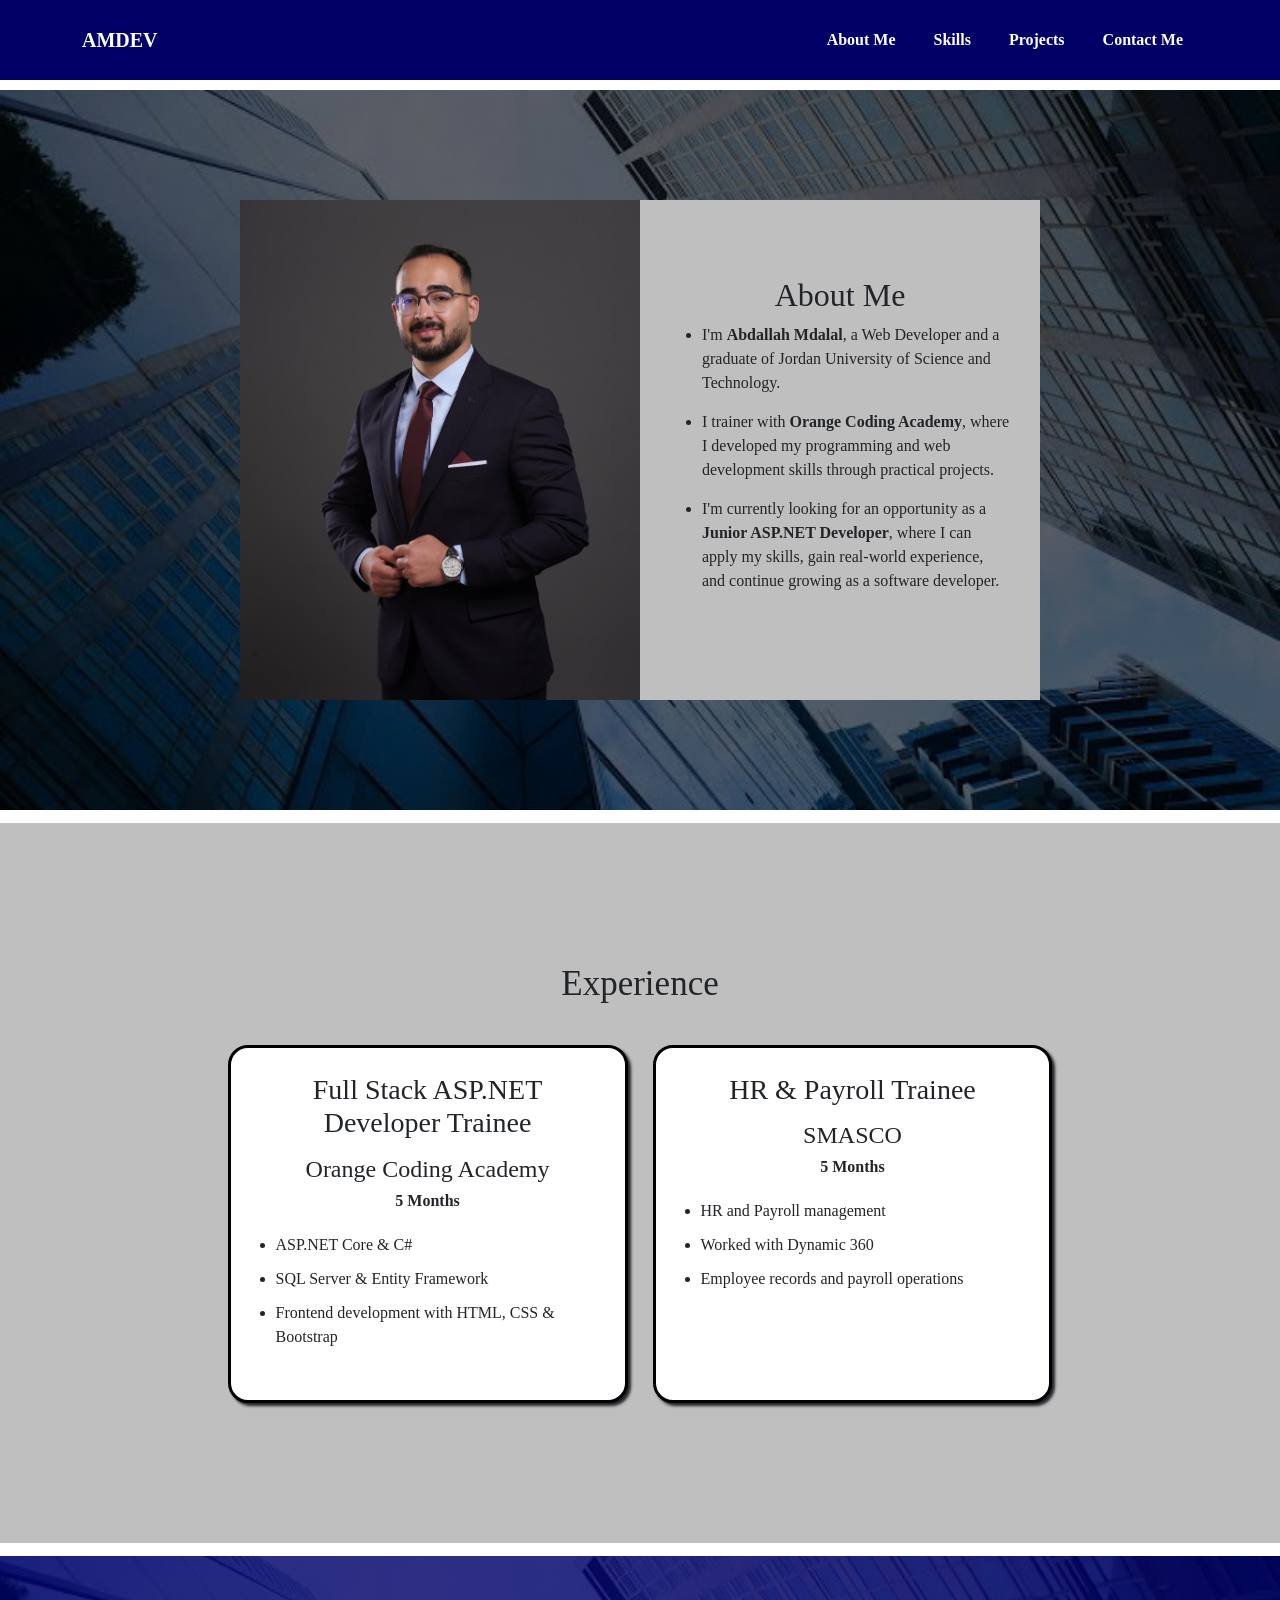
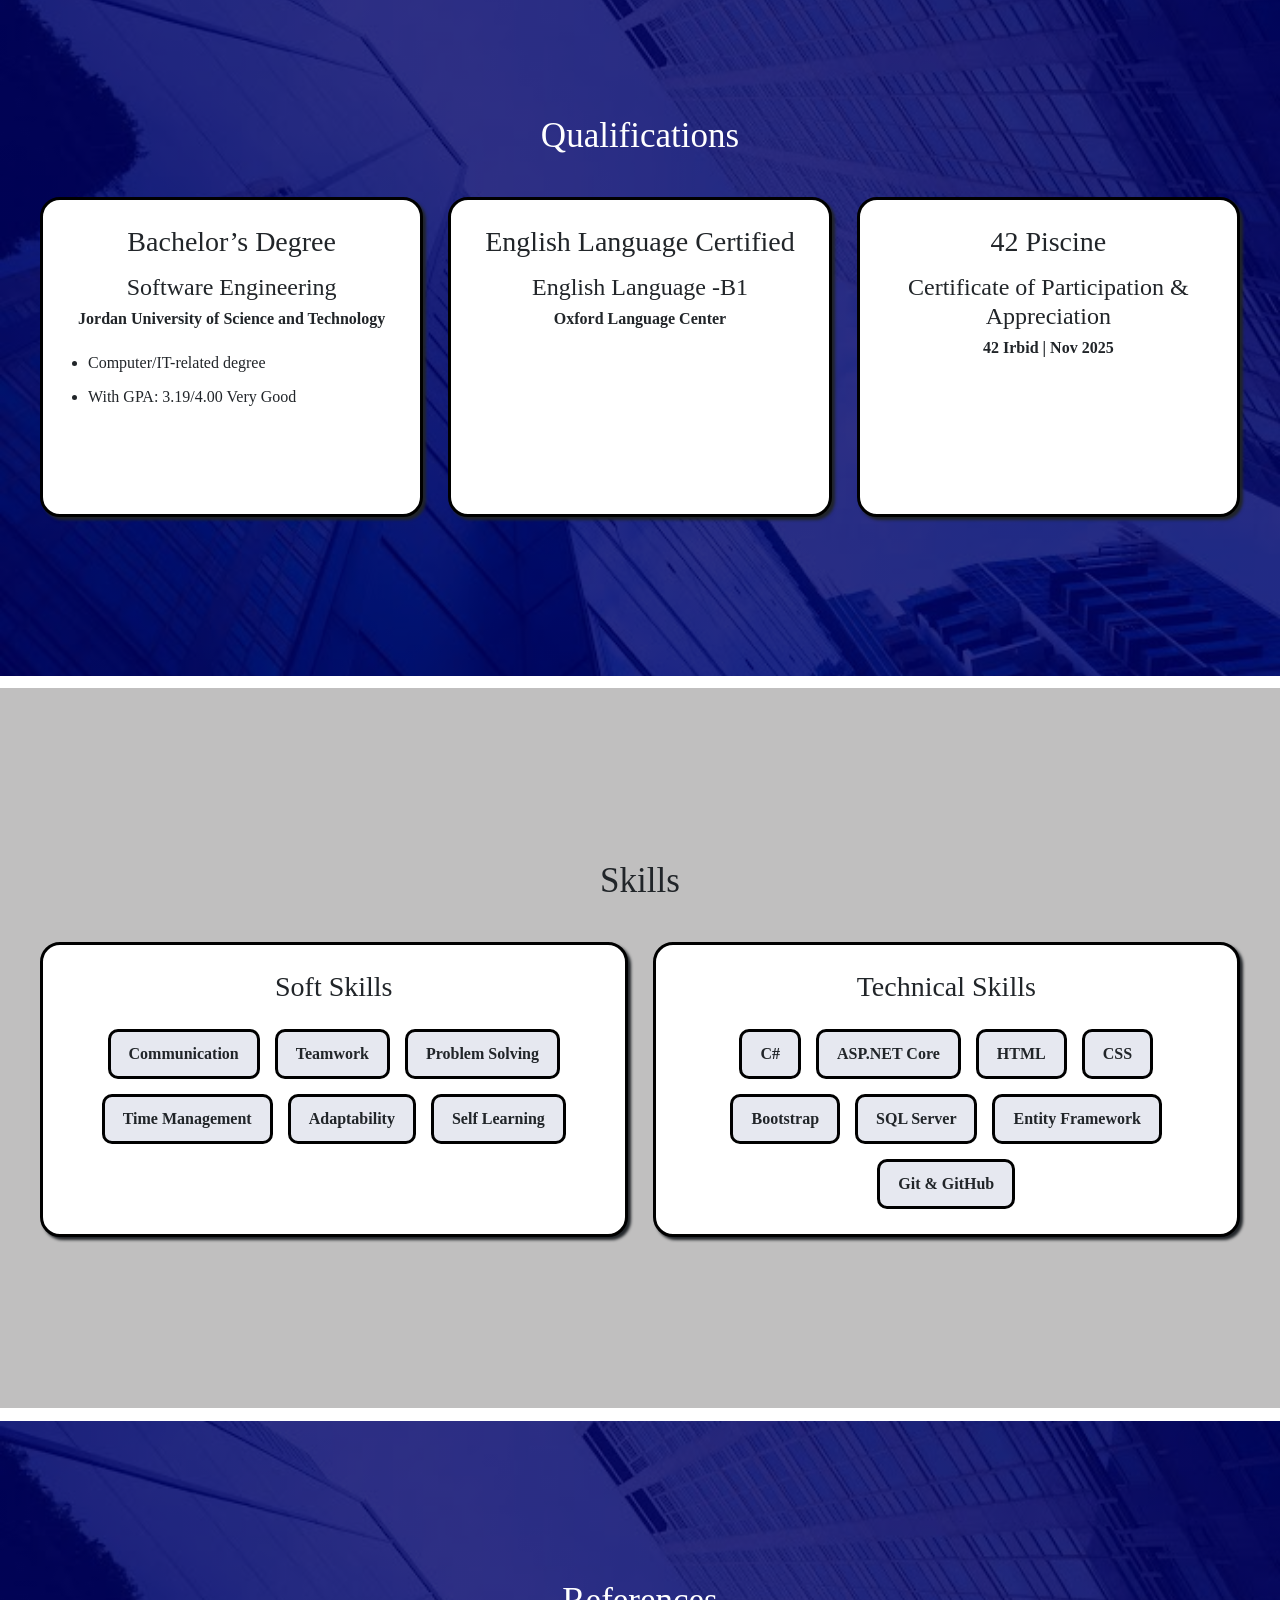
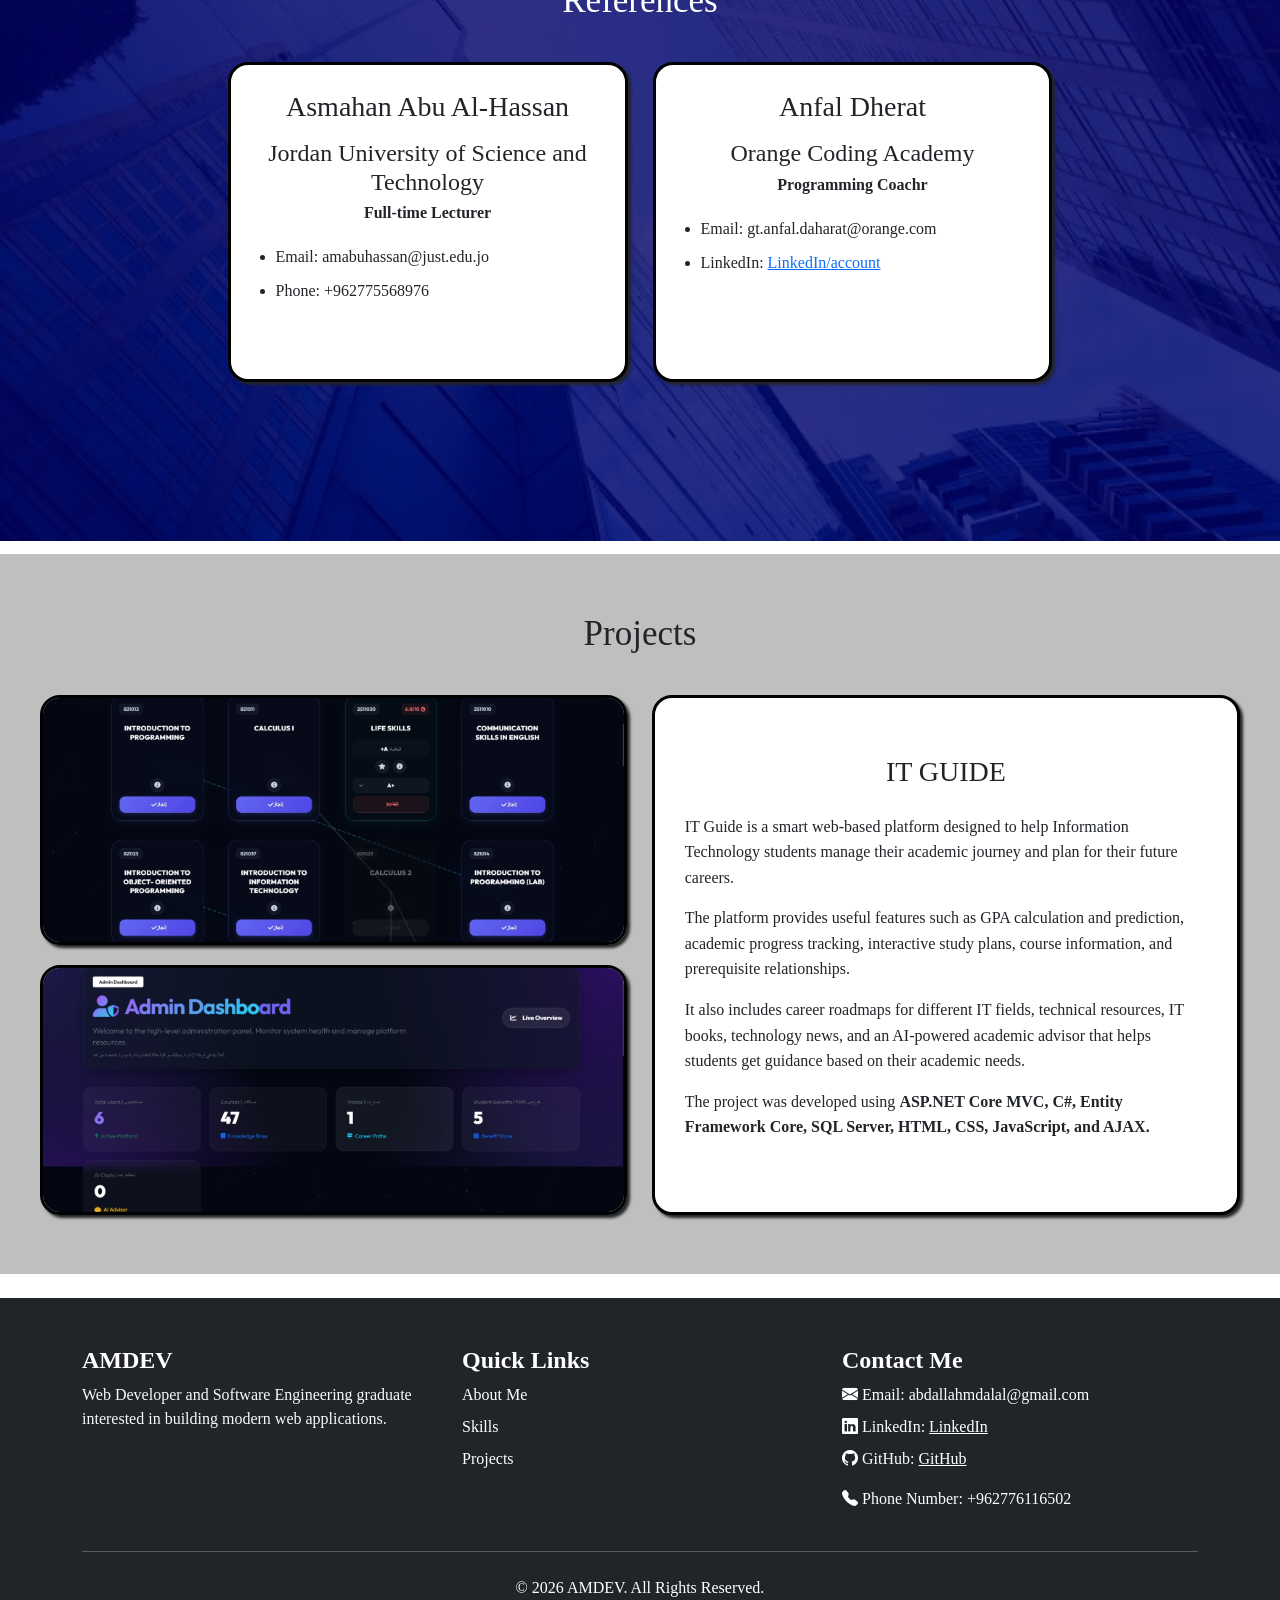
==== html.html @ 77c273af "header&font" ====
<!DOCTYPE html>
<html lang="en">

<head>
    <meta charset="UTF-8">
    <meta name="viewport" content="width=device-width, initial-scale=1.0">

    <title>Document</title>
    <script src="https://cdn.jsdelivr.net/npm/bootstrap@5.3.8/dist/js/bootstrap.bundle.min.js"></script>
    <link href="https://cdn.jsdelivr.net/npm/bootstrap@5.3.8/dist/css/bootstrap.min.css" rel="stylesheet">
    <link rel="stylesheet" href="https://cdn.jsdelivr.net/npm/bootstrap-icons@1.13.1/font/bootstrap-icons.min.css">
    <link href="css.css" rel="stylesheet">
    <link rel="preconnect" href="https://fonts.googleapis.com">
    <link rel="preconnect" href="https://fonts.gstatic.com" crossorigin>
    <link href="https://fonts.googleapis.com/css2?family=Poppins:wght@400;700&display=swap" rel="stylesheet">
</head>

<body>

    <!-- Navbar -->
    <nav class="navbar navbar-expand-lg fixed-top">

        <div class="container d-flex align-items-center">

            <!-- Logo -->
            <a class="navbar-brand text-white fw-bold" href="html.html">
                AMDEV
            </a>

            <!-- Menu Button -->
            <br>
            <button class="navbar-toggler" type="button" data-bs-toggle="collapse" data-bs-target="#navbarMenu"
                aria-controls="navbarMenu" aria-expanded="false" aria-label="Toggle navigation">
                <span class="navbar-toggler-icon"></span>

            </button>

            <!-- Links -->
            <div class="collapse navbar-collapse justify-content-end" id="navbarMenu">

                <div class="d-flex flex-column flex-lg-row gap-2">

                    <a class="text-white fw-bold nav-link-custom" href="#Aboutus">
                        About Me
                    </a>

                    <a class="text-white fw-bold nav-link-custom" href="#skills">
                        Skills
                    </a>

                    <a class="text-white fw-bold nav-link-custom" href="#projects">
                        Projects
                    </a>

                    <a class="text-white fw-bold nav-link-custom" href="#ContactMe">
                        Contact Me
                    </a>

                </div>

            </div>

        </div>

    </nav>


    <div class="main1" id="Aboutus">

        <div>
            <img src="project.jpg" alt="">
        </div>


        <div class="text1">

            <h2>About Me</h2>

            <ul>

                <li>
                    <p>
                        I'm <strong>Abdallah Mdalal</strong>, a Web Developer
                        and a graduate of Jordan University of Science and
                        Technology.
                    </p>
                </li>

                <li>
                    <p>
                        I trainer with
                        <strong>Orange Coding Academy</strong>,
                        where I developed my programming and web development
                        skills through practical projects.
                    </p>
                </li>

                <li>
                    <p>
                        I'm currently looking for an opportunity as a
                        <strong>Junior ASP.NET Developer</strong>, where I can
                        apply my skills, gain real-world experience, and
                        continue growing as a software developer.
                    </p>
                </li>

            </ul>

        </div>

    </div>


    <div class="main2">

        <h2>Experience</h2>

        <div class="experience-cards">

            <!-- Card 1 -->
            <div class="sup2">

                <h3>Full Stack ASP.NET Developer Trainee</h3>

                <h4>Orange Coding Academy</h4>

                <p>5 Months</p>

                <ul>
                    <li>ASP.NET Core & C#</li>
                    <li>SQL Server & Entity Framework</li>
                    <li>Frontend development with HTML, CSS & Bootstrap</li>
                </ul>

            </div>


            <!-- Card 2 -->
            <div class="sup2">

                <h3>HR & Payroll Trainee</h3>

                <h4>SMASCO</h4>

                <p>5 Months</p>

                <ul>
                    <li>HR and Payroll management</li>
                    <li>Worked with Dynamic 360</li>
                    <li>Employee records and payroll operations</li>
                </ul>
            </div>
        </div>


    </div>

    <div class="main3 main2">
        <h2 class="whiteheader">Qualifications</h2>

        <div class="experience-cards">

            <!-- Card 1 -->
            <div class="sup2">

                <h3>Bachelor’s Degree</h3>

                <h4>Software Engineering</h4>

                <p>Jordan University of Science and Technology</p>

                <ul>
                    <li>Computer/IT-related degree</li>
                    <li>With GPA: 3.19/4.00 Very Good</li>
                </ul>
            </div>

            <div class="sup2">

                <h3>English Language Certified</h3>

                <h4>English Language -B1</h4>

                <p>Oxford Language Center</p>
            </div>

            <div class="sup2">

                <h3>42 Piscine</h3>

                <h4>Certificate of Participation & Appreciation</h4>

                <p>42 Irbid | Nov 2025</p>
            </div>
        </div>
    </div>
    <div class="main4" id="skills">

        <h2>Skills</h2>

        <div class="skills-container">


            <div class="skills-section">

                <h3>Soft Skills</h3>

                <div class="skills-list">

                    <div class="skill">Communication</div>
                    <div class="skill">Teamwork</div>
                    <div class="skill">Problem Solving</div>
                    <div class="skill">Time Management</div>
                    <div class="skill">Adaptability</div>
                    <div class="skill">Self Learning</div>
                </div>
            </div>

            <div class="skills-section">

                <h3>Technical Skills</h3>

                <div class="skills-list">

                    <div class="skill">C#</div>
                    <div class="skill">ASP.NET Core</div>
                    <div class="skill">HTML</div>
                    <div class="skill">CSS</div>
                    <div class="skill">Bootstrap</div>
                    <div class="skill">SQL Server</div>
                    <div class="skill">Entity Framework</div>
                    <div class="skill">Git & GitHub</div>
                </div>

            </div>

        </div>

    </div>

    <div class="main3 main2">
        <h2 class="whiteheader">References</h2>

        <div class="experience-cards">

            <!-- Card 1 -->
            <div class="sup2">

                <h3>Asmahan Abu Al-Hassan</h3>

                <h4>Jordan University of Science and Technology</h4>

                <p>Full-time Lecturer</p>

                <ul>
                    <li>Email: amabuhassan@just.edu.jo</li>
                    <li>Phone: +962775568976</li>
                </ul>
            </div>

            <div class="sup2">

                <h3>Anfal Dherat</h3>

                <h4>Orange Coding Academy</h4>

                <p>Programming Coachr</p>

                <ul>
                    <li>Email: gt.anfal.daharat@orange.com</li>
                    <li>LinkedIn: <a href="https://www.linkedin.com/in/anfal-dherat/"
                            target="_blank">LinkedIn/account</a></li>
                </ul>
            </div>
        </div>
    </div>

    <div class="projects" id="projects">

        <h2>Projects</h2>

        <div class="project-card">

            <div class="project-images">

                <img src="project2.jpg" alt="IT Guide Project">
                <img src="project1.jpg" alt="IT Guide Project">

            </div>

            <div class="project-text">

                <h3>IT GUIDE</h3>

                <p>
                    IT Guide is a smart web-based platform designed to help
                    Information Technology students manage their academic journey
                    and plan for their future careers.
                </p>

                <p>
                    The platform provides useful features such as GPA calculation
                    and prediction, academic progress tracking, interactive study
                    plans, course information, and prerequisite relationships.
                </p>

                <p>
                    It also includes career roadmaps for different IT fields,
                    technical resources, IT books, technology news, and an
                    AI-powered academic advisor that helps students get guidance
                    based on their academic needs.
                </p>

                <p>
                    The project was developed using
                    <strong>ASP.NET Core MVC, C#, Entity Framework Core,
                        SQL Server, HTML, CSS, JavaScript, and AJAX.</strong>
                </p>

            </div>

        </div>

    </div>

    <footer class="bg-dark text-white mt-4" id="ContactMe">

        <div class="container py-5">

            <div class="row text-center text-md-start">

                <!-- About -->
                <div class="col-12 col-md-4 mb-4 mb-md-0">

                    <h4 class="fw-bold">AMDEV</h4>

                    <p class="text-light">
                        Web Developer and Software Engineering graduate
                        interested in building modern web applications.
                    </p>

                </div>


                <!-- Quick Links -->
                <div class="col-12 col-md-4 mb-4 mb-md-0">

                    <h4 class="fw-bold">Quick Links</h4>

                    <ul class="list-unstyled">

                        <li class="mb-2">
                            <a href="#Aboutus" class="text-white text-decoration-none">
                                About Me
                            </a>
                        </li>

                        <li class="mb-2">
                            <a href="#skills" class="text-white text-decoration-none">
                                Skills
                            </a>
                        </li>

                        <li class="mb-2">
                            <a href="#projects" class="text-white text-decoration-none">
                                Projects
                            </a>
                        </li>

                    </ul>

                </div>


                <!-- Contact -->
                <div class="col-12 col-md-4">

                    <h4 class="fw-bold">Contact Me</h4>

                    <p class="mb-2">
                        <i class="bi bi-envelope-fill"></i> Email: abdallahmdalal@gmail.com
                    </p>

                    <p class="mb-2">
                        <i class="bi bi-linkedin"></i> LinkedIn:
                        <a href="https://www.linkedin.com/in/abdallah-mdalal-2a2a991b6/" target="_blank"
                            class="text-white">
                            LinkedIn
                        </a>
                    </p>

                    <p>
                        <i class="bi bi-github"></i> GitHub:
                        <a href="https://github.com/abd3348" target="_blank" class="text-white">
                            GitHub
                        </a>
                    </p>
                    <p>
                        <i class="bi bi-telephone-fill"></i> Phone Number: +962776116502
                    </p>

                </div>

            </div>

            <hr class="my-4">

            <div class="text-center">

                <p class="mb-0">
                    © 2026 AMDEV. All Rights Reserved.
                </p>

            </div>

        </div>

    </footer>
</body>

</html>
---- css.css ----
* {
    box-sizing: border-box;
     font-family: "Delicious Handrawn", cursive;

}

nav {
    background-color: rgb(0, 0, 102) !important;
    padding: 20px 0 !important;
}

nav a {
    color: white !important;
    font-weight: bold;
    text-decoration: none;
}

.nav-link-custom {
    color: white !important;
    font-weight: bold;
    text-decoration: none;
    padding: 8px 15px;
    border-radius: 10px;
    transition: all 0.6s;
}

.nav-link-custom:hover {
    background-color: white;
    color: black !important;
}

.main1 {
    background-image: linear-gradient(rgba(0, 0, 0, 0.6),
            rgba(0, 0, 0, 0.6)),
        url("images.jpg");

    min-height: 80vh;

    background-size: cover;
    background-position: center;
    background-repeat: no-repeat;

    display: flex;
    justify-content: center;
    align-items: center;

    /* gap: 30px; */

    margin-top: 90px;
    padding: 30px;
}

.main1>div {
    width: 400px;
    height: 500px;

    display: flex;
    flex-direction: column;
    align-items: center;
}

.main1 div img {
    width: 100%;
    height: 100%;

    object-fit: cover;
    display: block;
}

.main1 .text1 {
    background-color: rgb(192, 191, 191);

    height: auto;
    min-height: 500px;

    padding: 30px;

    display: flex;
    justify-content: center;
    align-items: center;

    overflow-wrap: break-word;
}

.main1 .text1 p {
    margin-bottom: 15px;
}

.main2 {
    margin-top: 1%;
    background-color: rgb(192, 191, 191);
    min-height: 80vh;

    display: flex;
    flex-direction: column;

    justify-content: center;
    align-items: center;

    gap: 40px;

    padding: 50px 20px;
}

.main2>h2 {
    font-size: 35px;
    margin: 0;
}

.experience-cards {
    display: flex;
    flex-direction: row;
    justify-content: center;
    align-items: stretch;

    gap: 25px;

    width: 100%;
    max-width: 1200px;
}

.sup2 {
    background-color: white;
    box-shadow: 3px 3px 3px;
    border: 3px solid black;
    border-radius: 20px;

    width: 33.33%;
    min-height: 320px;

    padding: 25px;

    display: flex;
    flex-direction: column;

    align-items: center;

    text-align: center;

    transition: 0.4s;
}

.sup2:hover {
    transform: translateY(-10px);
}

.sup2 h3 {
    margin-bottom: 15px;
}

.sup2 h4 {
    margin-bottom: 5px;
}

.sup2 p {
    margin-bottom: 20px;
    font-weight: bold;
}

.sup2 ul {
    text-align: left;
    width: 100%;

    padding-left: 20px;
}

.sup2 li {
    margin-bottom: 10px;
}

.main3 {
    margin-top: 1%;
    background-image:
        linear-gradient(rgba(0, 0, 102, 0.8),
            rgba(0, 0, 102, 0.8)),
        url("images.jpg");
    background-size: cover;
    background-position: center;
    background-repeat: no-repeat;
    min-height: 80vh;

    display: flex;
    flex-direction: column;

    justify-content: center;
    align-items: center;

    gap: 40px;

    padding: 50px 20px;
}

.main3>h2 {
    font-size: 35px;
    margin: 0;
}

.experience-cards {
    display: flex;
    flex-direction: row;
    justify-content: center;
    align-items: stretch;

    gap: 25px;

    width: 100%;
    max-width: 1200px;
}

.sup3 {
    background-color: white;
    box-shadow: 3px 3px 3px;
    border: 3px solid black;
    border-radius: 20px;

    width: 33.33%;
    min-height: 320px;

    padding: 25px;

    display: flex;
    flex-direction: column;

    align-items: center;

    text-align: center;

    transition: 0.4s;
}

.sup3:hover {
    transform: translateY(-10px);
}

.sup3 h3 {
    margin-bottom: 15px;
}

.sup3 h4 {
    margin-bottom: 5px;
}

.sup3 p {
    margin-bottom: 20px;
    font-weight: bold;
}

.sup3 ul {
    text-align: left;
    width: 100%;

    padding-left: 20px;
}

.sup3 li {
    margin-bottom: 10px;
}

.main4 {
    margin-top: 1%;
    min-height: 80vh;
    background-color: rgb(192, 191, 191);
    ;
    display: flex;
    flex-direction: column;

    justify-content: center;
    align-items: center;

    gap: 40px;

    padding: 50px 20px;
}

.main4>h2 {
    font-size: 35px;
    margin: 0;
}

.skills-container {
    display: flex;
    flex-direction: row;

    justify-content: center;


    gap: 25px;

    width: 100%;
    max-width: 1200px;
}

.skills-section {
    width: 50%;
    background-color: white;
    border: 3px solid black;
    border-radius: 20px;
    box-shadow: 3px 3px 3px;
    padding: 25px;
    text-align: center;
}

.skills-section h3 {
    margin-bottom: 25px;
}

.skills-list {
    display: flex;
    flex-wrap: wrap;

    justify-content: center;

    gap: 15px;
}

.skill {
    border: 3px solid black;
    border-radius: 10px;

    padding: 10px 18px;

    background-color: rgb(230, 232, 240);

    font-weight: bold;

    transition: 0.4s;
}

.skill:hover {
    transform: translateY(-5px);
    background-color: rgb(0, 0, 102);
    color: white;
}

.projects {
    margin-top: 1%;
    background-color: rgb(192, 191, 191);

    min-height: 80vh;

    display: flex;
    flex-direction: column;

    justify-content: center;
    align-items: center;

    gap: 40px;

    padding: 50px 20px;
}

.projects>h2 {
    font-size: 35px;
    margin: 0;
}

.project-card {
    width: 100%;
    max-width: 1200px;

    display: flex;
    flex-direction: row;

    justify-content: center;
    align-items: stretch;

    gap: 25px;
}

/* Images */

.project-images {
    width: 50%;

    display: flex;
    flex-direction: column;

    gap: 20px;
}

.project-images img {
    width: 100%;
    height: 250px;

    object-fit: cover;

    border: 3px solid black;
    border-radius: 20px;

    box-shadow: 3px 3px 3px;
}


/* Text Box */

.project-text {
    width: 50%;

    background-color: white;

    border: 3px solid black;
    border-radius: 20px;

    box-shadow: 3px 3px 3px;

    padding: 30px;

    display: flex;
    flex-direction: column;

    justify-content: center;

    text-align: left;

    transition: 0.4s;
}

.project-text:hover {
    transform: translateY(-10px);
}

.project-text h3 {
    text-align: center;

    margin-bottom: 25px;

    font-size: 28px;
}

.project-text p {
    margin-bottom: 15px;

    line-height: 1.6;
}

.navbar-toggler {
    background-color: white;
    border: 2px solid white;
}

.whiteheader{
    color: white;
}


/* 769px - 1279px */
@media (min-width: 769px) and (max-width: 1279px) {

    .main1 {
        margin-top: 100px;
    }

    .main1>div {
        width: 45%;
        height: 450px;
    }

    .experience-cards {
        gap: 15px;
    }

    .sup2 {
        padding: 20px;
    }

    .sup2 h3 {
        font-size: 20px;
    }

    .project-card {
        gap: 15px;
    }

    .project-images img {
        height: 220px;
    }

    .project-text {
        padding: 20px;
    }

    .project-text h3 {
        font-size: 24px;
    }

    .project-text p {
        font-size: 15px;
    }
}


/* 481px - 768px */
@media (min-width: 481px) and (max-width: 768px) {

    nav {
        padding: 10px 0 !important;
    }

    .main1 {
        margin-top: 150px;
        flex-direction: column;
        height: auto;
        padding: 30px 20px;
    }

    .main1>div {
        width: 90%;
        height: 400px;
    }

    .main1 .text1 {
        height: auto;
        min-height: 0;
    }

    .experience-cards {
        flex-direction: column;
        align-items: center;
    }

    .sup2 {
        width: 80%;
    }

    .skills-container {
        flex-direction: column;
    }

    .skills-section {
        width: 90%;
    }

    .projects {
        padding: 40px 20px;
    }

    .project-card {
        flex-direction: column;
        align-items: center;
    }

    .project-images {
        width: 90%;
    }

    .project-images img {
        height: 300px;
    }

    .project-text {
        width: 90%;
    }
}


/* 0px - 480px */
@media (max-width: 480px) {

    nav {
        padding: 8px 0 !important;
    }



    .nav-link-custom {
        padding: 5px 7px;
        font-size: 13px;
    }

    .main1 {
        margin-top: 180px;
        flex-direction: column;
        height: auto;
        padding: 20px 10px;
    }

    .main1>div {
        width: 95%;
        height: 300px;
    }

    .main1 .text1 {
        height: auto;
        min-height: 0;
        padding: 20px;
    }

    .main1 .text1 h2 {
        font-size: 22px;
    }

    .main1 .text1 p {
        font-size: 14px;
    }

    .main2 {
        padding: 40px 15px;
    }

    .experience-cards {
        flex-direction: column;
        align-items: center;
    }

    .sup2 {
        width: 95%;
        min-height: auto;
    }

    .skills-container {
        flex-direction: column;
    }

    .skills-section {
        width: 90%;
    }

    .projects {
        padding: 40px 15px;
    }

    .projects>h2 {
        font-size: 30px;
    }

    .project-card {
        flex-direction: column;
        align-items: center;
    }

    .project-images {
        width: 95%;
        gap: 15px;
    }

    .project-images img {
        height: 220px;
    }

    .project-text {
        width: 95%;
        padding: 20px;
    }

    .project-text h3 {
        font-size: 23px;
    }

    .project-text p {
        font-size: 14px;
        line-height: 1.5;
    }
}

@media (max-width: 991px) {
    .navbar-collapse {
        margin-top: 15px;
    }

    .navbar-collapse .d-flex {
        align-items: flex-end;
    }
}
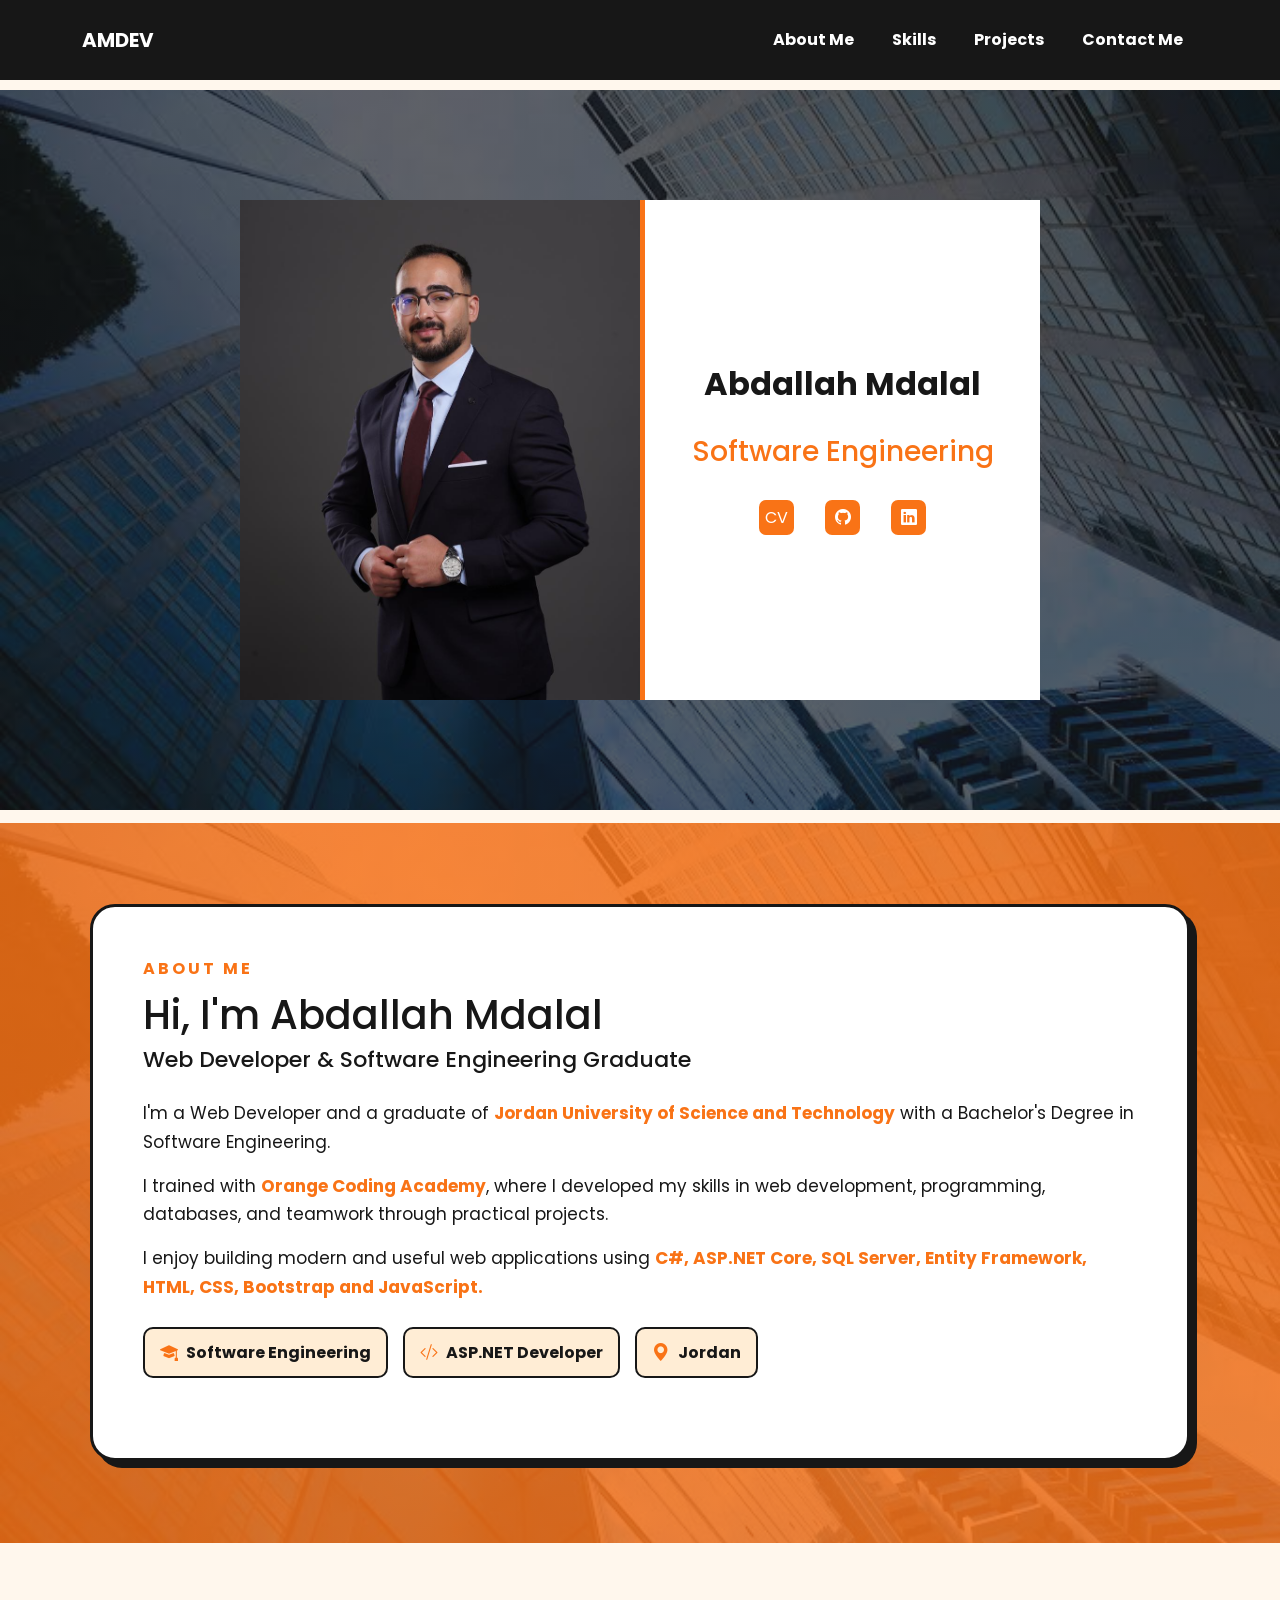
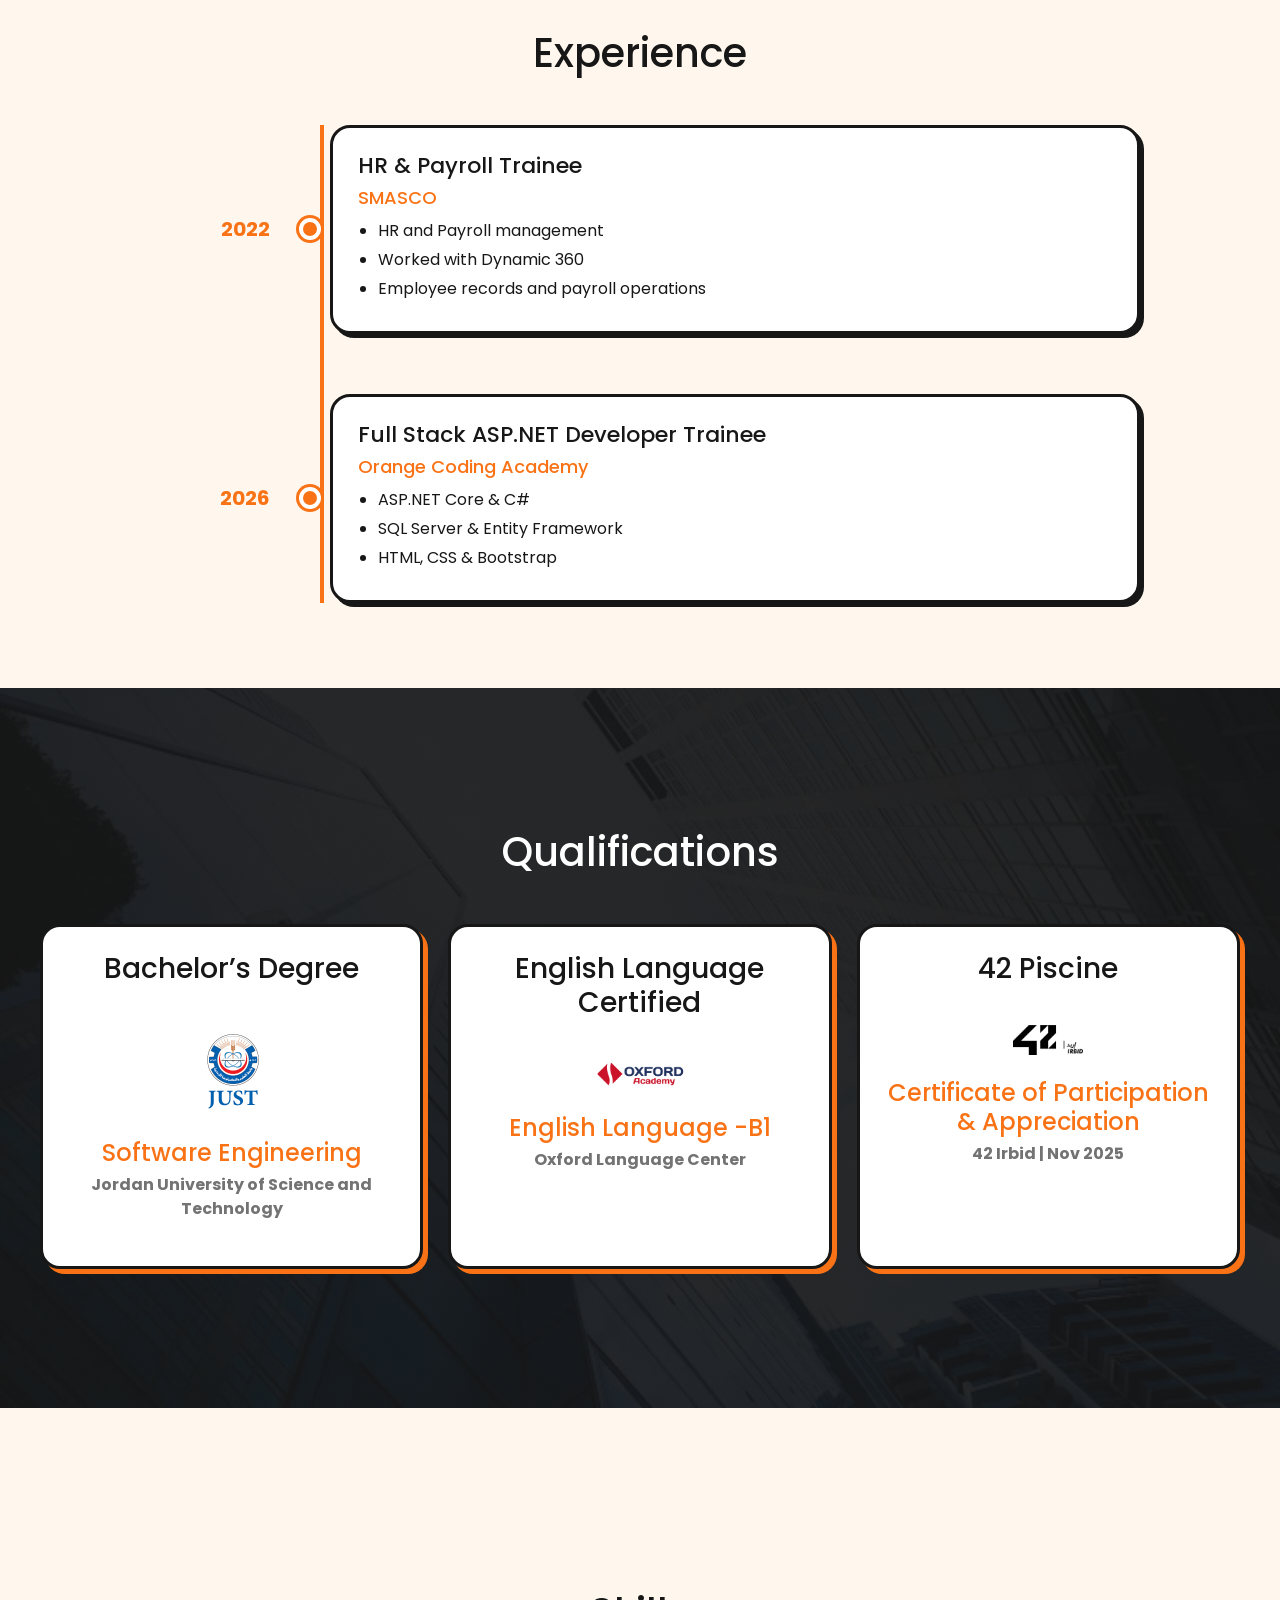
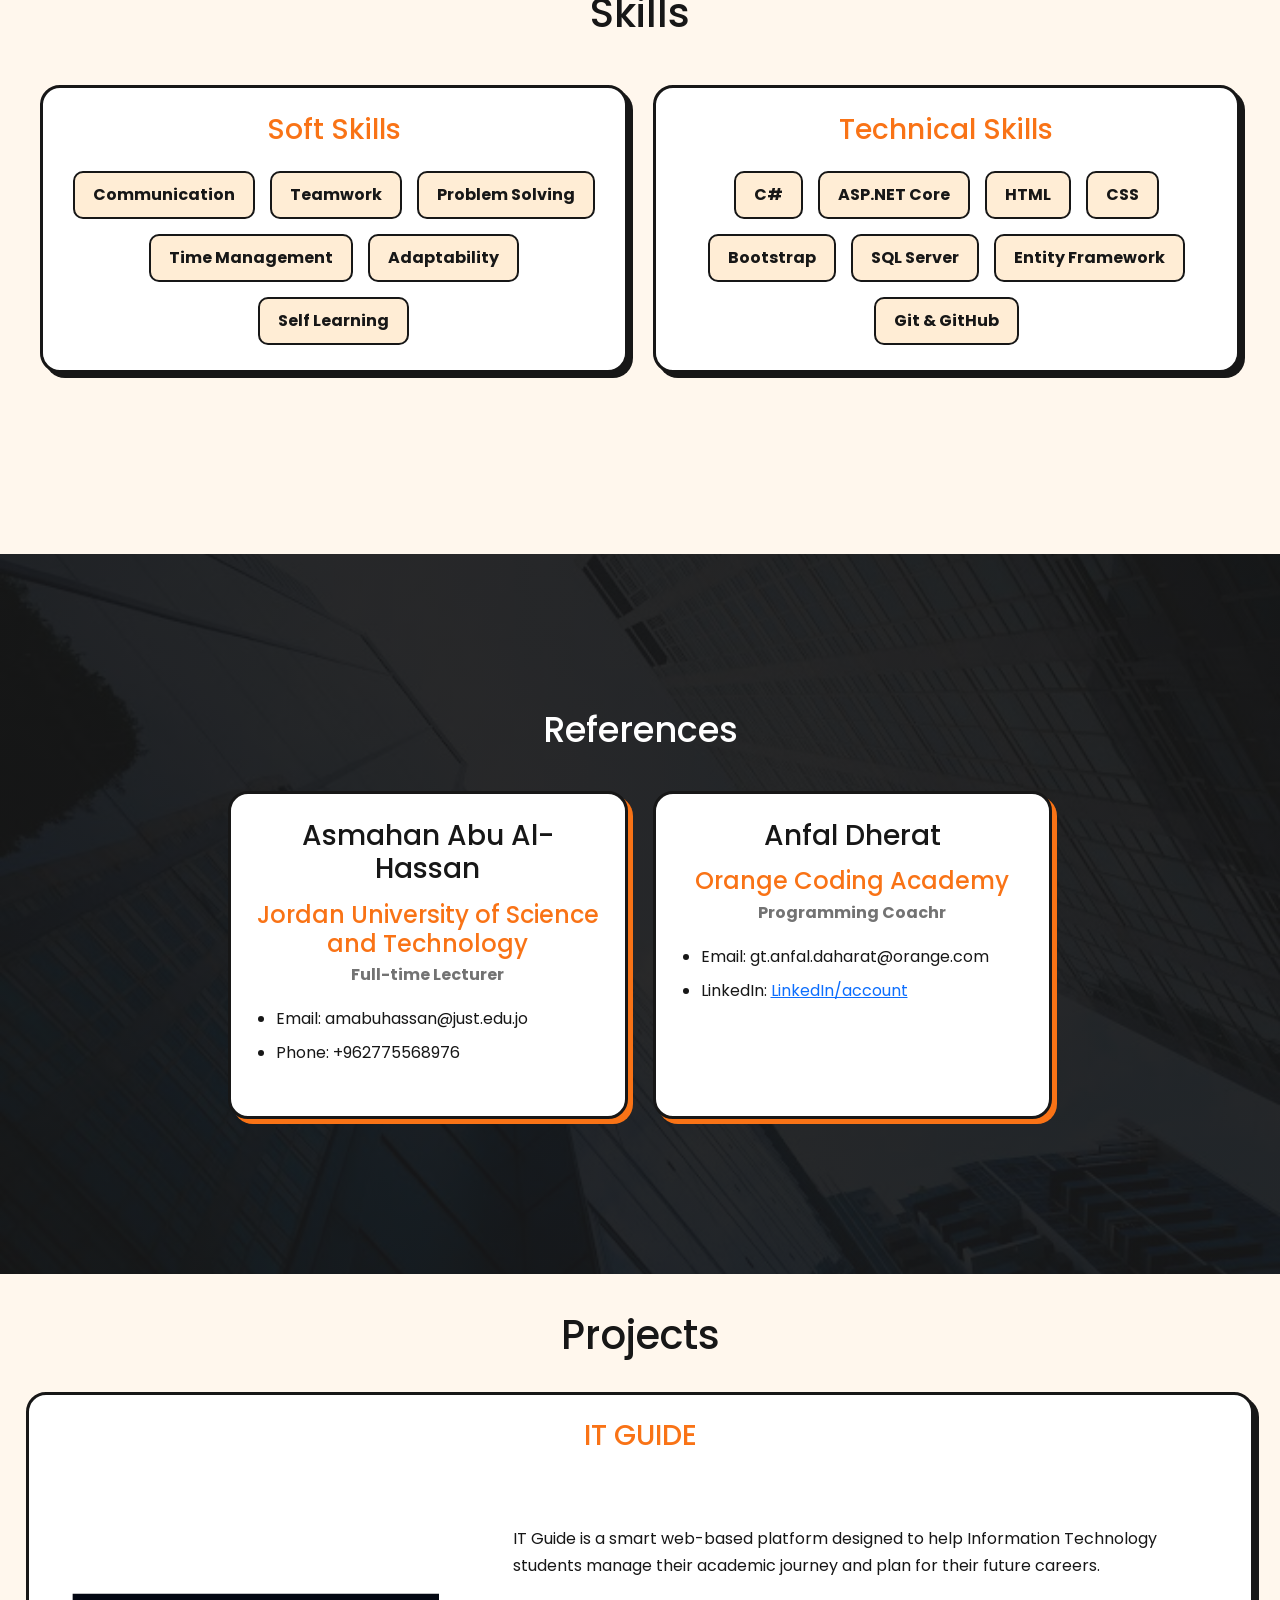
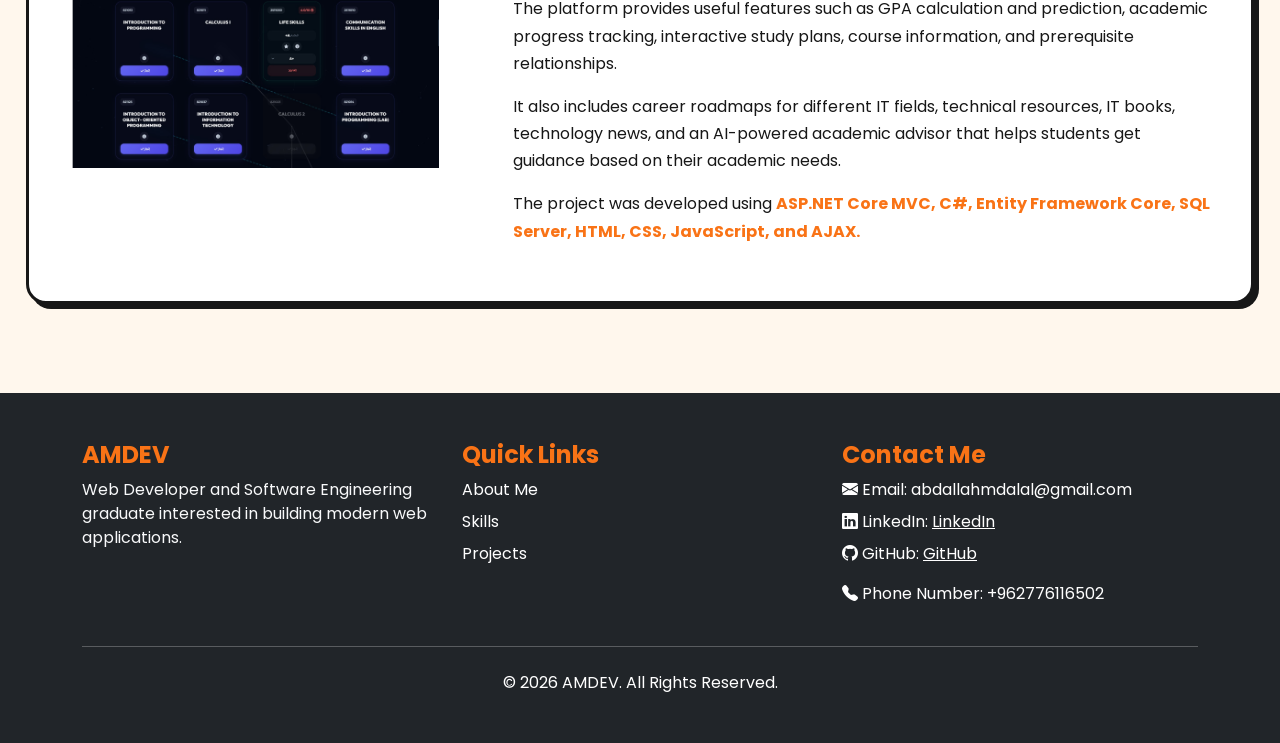
==== commit d48ab5e8: "colorschanges" ====
--- a/html.html
+++ b/html.html
@@ -65,7 +65,8 @@
     </nav>
 
 
-    <div class="main1" id="Aboutus">
+
+    <div class="main1">
 
         <div>
             <img src="project.jpg" alt="">
@@ -74,120 +75,165 @@
 
         <div class="text1">
 
-            <h2>About Me</h2>
-
-            <ul>
-
-                <li>
-                    <p>
-                        I'm <strong>Abdallah Mdalal</strong>, a Web Developer
-                        and a graduate of Jordan University of Science and
-                        Technology.
-                    </p>
-                </li>
-
-                <li>
-                    <p>
-                        I trainer with
-                        <strong>Orange Coding Academy</strong>,
-                        where I developed my programming and web development
-                        skills through practical projects.
-                    </p>
-                </li>
-
-                <li>
-                    <p>
-                        I'm currently looking for an opportunity as a
-                        <strong>Junior ASP.NET Developer</strong>, where I can
-                        apply my skills, gain real-world experience, and
-                        continue growing as a software developer.
-                    </p>
-                </li>
-
-            </ul>
-
-        </div>
-
-    </div>
-
-
-    <div class="main2">
-
-        <h2>Experience</h2>
+            <h2>Abdallah Mdalal</h2>
+            <br>
+            <h3>Software Engineering</h3>
+            <br>
+            <div>
+                <a href="#">CV</a>
+                <a href="#"><i class="bi bi-github"></i></a>
+                <a href="#"><i class="bi bi-linkedin"></i></a>
+            </div>
+        </div>
+
+    </div>
+
+    <!-- About Me -->
+    <section class="about-section" id="Aboutus">
+
+        <div class="about-container">
+
+            <div class="about-content">
+
+                <span class="about-subtitle">ABOUT ME</span>
+
+                <h1>
+                    Hi, I'm <span>Abdallah Mdalal</span>
+                </h1>
+
+                <h3>Web Developer & Software Engineering Graduate</h3>
+
+                <p>
+                    I'm a Web Developer and a graduate of
+                    <strong>Jordan University of Science and Technology</strong>
+                    with a Bachelor's Degree in Software Engineering.
+                </p>
+
+                <p>
+                    I trained with <strong>Orange Coding Academy</strong>,
+                    where I developed my skills in web development,
+                    programming, databases, and teamwork through practical projects.
+                </p>
+
+                <p>
+                    I enjoy building modern and useful web applications using
+                    <strong>C#, ASP.NET Core, SQL Server, Entity Framework,
+                        HTML, CSS, Bootstrap and JavaScript.</strong>
+                </p>
+
+                <div class="about-info">
+
+                    <div>
+                        <i class="bi bi-mortarboard-fill"></i>
+                        <span>Software Engineering</span>
+                    </div>
+
+                    <div>
+                        <i class="bi bi-code-slash"></i>
+                        <span>ASP.NET Developer</span>
+                    </div>
+
+                    <div>
+                        <i class="bi bi-geo-alt-fill"></i>
+                        <span>Jordan</span>
+                    </div>
+
+                </div>
+
+            </div>
+
+        </div>
+
+    </section>
+    <div class="main2" id="experience">
+
+        <h1>Experience</h1>
+
+        <div class="experience-timeline">
+            <div class="experience-item">
+
+                <div class="experience-date">
+                    2022
+                </div>
+
+                <div class="experience-dot"></div>
+
+                <div class="experience-content">
+
+                    <h3>HR & Payroll Trainee</h3>
+
+                    <h4>SMASCO</h4>
+
+                    <ul>
+                        <li>HR and Payroll management</li>
+                        <li>Worked with Dynamic 360</li>
+                        <li>Employee records and payroll operations</li>
+                    </ul>
+
+                </div>
+
+            </div>
+
+            <div class="experience-item">
+
+                <div class="experience-date">
+                    2026
+                </div>
+
+                <div class="experience-dot"></div>
+
+                <div class="experience-content">
+
+                    <h3>Full Stack ASP.NET Developer Trainee</h3>
+
+                    <h4>Orange Coding Academy</h4>
+
+                    <ul>
+                        <li>ASP.NET Core & C#</li>
+                        <li>SQL Server & Entity Framework</li>
+                        <li>HTML, CSS & Bootstrap</li>
+                    </ul>
+
+                </div>
+
+            </div>
+
+        </div>
+
+    </div>
+
+    <div class="main3 main2">
+        <h1 class="whiteheader">Qualifications</h2>
 
         <div class="experience-cards">
 
             <!-- Card 1 -->
             <div class="sup2">
 
-                <h3>Full Stack ASP.NET Developer Trainee</h3>
-
-                <h4>Orange Coding Academy</h4>
-
-                <p>5 Months</p>
-
-                <ul>
-                    <li>ASP.NET Core & C#</li>
-                    <li>SQL Server & Entity Framework</li>
-                    <li>Frontend development with HTML, CSS & Bootstrap</li>
-                </ul>
-
-            </div>
-
-
-            <!-- Card 2 -->
+                <h3>Bachelor’s Degree</h3>
+                <br>
+                <img src="download.png" width="90px">
+                <br>
+                <h4>Software Engineering</h4>
+
+                <p>Jordan University of Science and Technology</p>
+            </div>
+
             <div class="sup2">
 
-                <h3>HR & Payroll Trainee</h3>
-
-                <h4>SMASCO</h4>
-
-                <p>5 Months</p>
-
-                <ul>
-                    <li>HR and Payroll management</li>
-                    <li>Worked with Dynamic 360</li>
-                    <li>Employee records and payroll operations</li>
-                </ul>
-            </div>
-        </div>
-
-
-    </div>
-
-    <div class="main3 main2">
-        <h2 class="whiteheader">Qualifications</h2>
-
-        <div class="experience-cards">
-
-            <!-- Card 1 -->
+                <h3>English Language Certified</h3><br>
+                <img src="oxford-jordan-logo-horizontal-2048x713.png" width="90px">
+                <br>
+                <h4>English Language -B1</h4>
+
+                <p>Oxford Language Center</p>
+            </div>
+
             <div class="sup2">
 
-                <h3>Bachelor’s Degree</h3>
-
-                <h4>Software Engineering</h4>
-
-                <p>Jordan University of Science and Technology</p>
-
-                <ul>
-                    <li>Computer/IT-related degree</li>
-                    <li>With GPA: 3.19/4.00 Very Good</li>
-                </ul>
-            </div>
-
-            <div class="sup2">
-
-                <h3>English Language Certified</h3>
-
-                <h4>English Language -B1</h4>
-
-                <p>Oxford Language Center</p>
-            </div>
-
-            <div class="sup2">
-
-                <h3>42 Piscine</h3>
-
+                <h3>42 Piscine</h3><br>
+                <img src="42-Irbid-Logo-Variations_Horizontal-768x333.jpg" width="70px">
+                <br>
                 <h4>Certificate of Participation & Appreciation</h4>
 
                 <p>42 Irbid | Nov 2025</p>
@@ -195,12 +241,8 @@
         </div>
     </div>
     <div class="main4" id="skills">
-
-        <h2>Skills</h2>
-
+        <h1>Skills</h1>
         <div class="skills-container">
-
-
             <div class="skills-section">
 
                 <h3>Soft Skills</h3>
@@ -276,51 +318,46 @@
     </div>
 
     <div class="projects" id="projects">
-
-        <h2>Projects</h2>
-
-        <div class="project-card">
-
-            <div class="project-images">
-
-                <img src="project2.jpg" alt="IT Guide Project">
-                <img src="project1.jpg" alt="IT Guide Project">
-
-            </div>
-
-            <div class="project-text">
-
-                <h3>IT GUIDE</h3>
-
-                <p>
-                    IT Guide is a smart web-based platform designed to help
-                    Information Technology students manage their academic journey
-                    and plan for their future careers.
-                </p>
-
-                <p>
-                    The platform provides useful features such as GPA calculation
-                    and prediction, academic progress tracking, interactive study
-                    plans, course information, and prerequisite relationships.
-                </p>
-
-                <p>
-                    It also includes career roadmaps for different IT fields,
-                    technical resources, IT books, technology news, and an
-                    AI-powered academic advisor that helps students get guidance
-                    based on their academic needs.
-                </p>
-
-                <p>
-                    The project was developed using
-                    <strong>ASP.NET Core MVC, C#, Entity Framework Core,
-                        SQL Server, HTML, CSS, JavaScript, and AJAX.</strong>
-                </p>
-
-            </div>
-
-        </div>
-
+        <br>
+        <h1>Projects</h1>
+        <div class="prodiv">
+            <div class="project-card">
+                <div>
+                    <br>
+                    <h3>IT GUIDE</h3>
+                </div>
+                <div class="projectbody">
+                    <img src="project2.jpg" alt="IT Guide Project">
+                    <div>
+                        <br>
+                        <p>
+                            IT Guide is a smart web-based platform designed to help
+                            Information Technology students manage their academic journey
+                            and plan for their future careers.
+                        </p>
+
+                        <p>
+                            The platform provides useful features such as GPA calculation
+                            and prediction, academic progress tracking, interactive study
+                            plans, course information, and prerequisite relationships.
+                        </p>
+
+                        <p>
+                            It also includes career roadmaps for different IT fields,
+                            technical resources, IT books, technology news, and an
+                            AI-powered academic advisor that helps students get guidance
+                            based on their academic needs.
+                        </p>
+
+                        <p>
+                            The project was developed using
+                            <strong>ASP.NET Core MVC, C#, Entity Framework Core,
+                                SQL Server, HTML, CSS, JavaScript, and AJAX.</strong>
+                        </p>
+                    </div>
+                </div>
+            </div>
+        </div>
     </div>
 
     <footer class="bg-dark text-white mt-4" id="ContactMe">
--- a/css.css
+++ b/css.css
@@ -1,37 +1,87 @@
+
 * {
     box-sizing: border-box;
-     font-family: "Delicious Handrawn", cursive;
-
-}
+}
+
+:root {
+    --primary: #F97316;
+    --primary-light: #FB923C;
+
+    --dark: #171717;
+
+    --background: #FFF7ED;
+    --white: #FFFFFF;
+
+    --text: #171717;
+    --text-secondary: #737373;
+
+    --light-orange: #FFEDD5;
+}
+
+
+/* =========================
+   GENERAL
+========================= */
+
+body {
+    margin: 0;
+    background-color: var(--background);
+    color: var(--text);
+    font-family: "Poppins", sans-serif;
+}
+
+
+/* =========================
+   NAVBAR
+========================= */
 
 nav {
-    background-color: rgb(0, 0, 102) !important;
+    background-color: var(--dark) !important;
     padding: 20px 0 !important;
 }
 
 nav a {
     color: white !important;
     font-weight: bold;
-    text-decoration: none;
 }
 
 .nav-link-custom {
     color: white !important;
     font-weight: bold;
+
     text-decoration: none;
+
     padding: 8px 15px;
+
     border-radius: 10px;
-    transition: all 0.6s;
+
+    transition: all 0.5s;
 }
 
 .nav-link-custom:hover {
+    background-color: var(--primary);
+
+    color: white !important;
+
+    transform: translateY(-2px);
+}
+
+.navbar-toggler {
     background-color: white;
-    color: black !important;
-}
+    border: 2px solid white;
+}
+
+
+/* =========================
+   HERO
+========================= */
 
 .main1 {
-    background-image: linear-gradient(rgba(0, 0, 0, 0.6),
-            rgba(0, 0, 0, 0.6)),
+    background-image:
+        linear-gradient(
+            rgba(23, 23, 23, 0.65),
+            rgba(23, 23, 23, 0.65)
+        ),
         url("images.jpg");
 
     min-height: 80vh;
@@ -41,21 +91,23 @@
     background-repeat: no-repeat;
 
     display: flex;
+
     justify-content: center;
     align-items: center;
 
-    /* gap: 30px; */
-
     margin-top: 90px;
+
     padding: 30px;
 }
 
-.main1>div {
+.main1 > div {
     width: 400px;
     height: 500px;
 
     display: flex;
+
     flex-direction: column;
+
     align-items: center;
 }
 
@@ -64,11 +116,15 @@
     height: 100%;
 
     object-fit: cover;
+
     display: block;
 }
 
+
+/* HERO TEXT */
+
 .main1 .text1 {
-    background-color: rgb(192, 191, 191);
+    background-color: var(--white);
 
     height: auto;
     min-height: 500px;
@@ -76,113 +132,260 @@
     padding: 30px;
 
     display: flex;
+
     justify-content: center;
     align-items: center;
 
     overflow-wrap: break-word;
+
+    border-left: 5px solid var(--primary);
+}
+
+.main1 .text1 h2 {
+    color: var(--dark);
+
+    font-weight: bold;
+}
+
+.main1 .text1 h3 {
+    color: var(--primary);
 }
 
 .main1 .text1 p {
     margin-bottom: 15px;
 }
 
-.main2 {
-    margin-top: 1%;
-    background-color: rgb(192, 191, 191);
-    min-height: 80vh;
-
-    display: flex;
-    flex-direction: column;
+
+/* HERO SOCIAL BUTTONS */
+
+.main1 .text1 div {
+    display: flex;
+
+    width: 50%;
+
+    justify-content: space-between;
+
+    text-align: center;
+}
+
+.main1 .text1 div a {
+    background-color: var(--primary);
+
+    color: white;
+
+    width: 35px;
+    height: 35px;
+
+    display: flex;
 
     justify-content: center;
     align-items: center;
 
-    gap: 40px;
-
-    padding: 50px 20px;
-}
-
-.main2>h2 {
-    font-size: 35px;
-    margin: 0;
-}
-
-.experience-cards {
-    display: flex;
-    flex-direction: row;
-    justify-content: center;
-    align-items: stretch;
-
-    gap: 25px;
-
-    width: 100%;
-    max-width: 1200px;
-}
-
-.sup2 {
-    background-color: white;
-    box-shadow: 3px 3px 3px;
-    border: 3px solid black;
-    border-radius: 20px;
-
-    width: 33.33%;
-    min-height: 320px;
-
-    padding: 25px;
-
-    display: flex;
-    flex-direction: column;
-
-    align-items: center;
-
-    text-align: center;
+    border-radius: 7px;
+
+    text-decoration: none;
 
     transition: 0.4s;
 }
 
-.sup2:hover {
-    transform: translateY(-10px);
-}
-
-.sup2 h3 {
-    margin-bottom: 15px;
-}
-
-.sup2 h4 {
-    margin-bottom: 5px;
-}
-
-.sup2 p {
-    margin-bottom: 20px;
-    font-weight: bold;
-}
-
-.sup2 ul {
-    text-align: left;
-    width: 100%;
-
-    padding-left: 20px;
-}
-
-.sup2 li {
-    margin-bottom: 10px;
-}
-
-.main3 {
-    margin-top: 1%;
+.main1 .text1 div a:hover {
+    background-color: var(--dark);
+
+    transform: translateY(-5px);
+}
+
+
+/* =========================
+   ABOUT ME
+========================= */
+
+.about-section {
     background-image:
-        linear-gradient(rgba(0, 0, 102, 0.8),
-            rgba(0, 0, 102, 0.8)),
+        linear-gradient(
+            rgba(249, 115, 22, 0.85),
+            rgba(249, 115, 22, 0.85)
+        ),
         url("images.jpg");
+
     background-size: cover;
     background-position: center;
     background-repeat: no-repeat;
+
     min-height: 80vh;
 
-    display: flex;
+    margin-top: 1%;
+
+    padding: 80px 20px;
+
+    display: flex;
+
+    justify-content: center;
+    align-items: center;
+}
+
+.about-container {
+    width: 100%;
+
+    max-width: 1100px;
+
+    background-color: var(--white);
+
+    border: 3px solid var(--dark);
+
+    border-radius: 25px;
+
+    padding: 50px;
+
+    display: flex;
+
+    align-items: center;
+
+    gap: 60px;
+
+    box-shadow: 7px 7px 0px var(--dark);
+}
+
+
+/* ABOUT CONTENT */
+
+.about-content {
+    width: 100%;
+}
+
+.about-subtitle {
+    display: inline-block;
+
+    color: var(--primary);
+
+    font-weight: bold;
+
+    font-size: 16px;
+
+    letter-spacing: 3px;
+
+    margin-bottom: 10px;
+}
+
+.about-content h2 {
+    font-size: 38px;
+
+    font-weight: bold;
+
+    margin-bottom: 10px;
+}
+
+.about-content h2 span {
+    color: var(--primary);
+}
+
+.about-content h3 {
+    font-size: 22px;
+
+    margin-bottom: 25px;
+
+    color: var(--dark);
+}
+
+.about-content p {
+    font-size: 17px;
+
+    line-height: 1.7;
+
+    margin-bottom: 15px;
+}
+
+.about-content strong {
+    color: var(--primary);
+}
+
+
+/* ABOUT INFO */
+
+.about-info {
+    display: flex;
+
+    flex-wrap: wrap;
+
+    gap: 15px;
+
+    margin-top: 25px;
+
+    margin-bottom: 30px;
+}
+
+.about-info div {
+    display: flex;
+
+    align-items: center;
+
+    gap: 8px;
+
+    padding: 10px 15px;
+
+    background-color: var(--light-orange);
+
+    border: 2px solid var(--dark);
+
+    border-radius: 10px;
+
+    font-weight: bold;
+}
+
+.about-info i {
+    color: var(--primary);
+
+    font-size: 18px;
+}
+
+
+/* CV BUTTON */
+
+.about-btn {
+    display: inline-block;
+
+    background-color: var(--primary);
+
+    color: white;
+
+    text-decoration: none;
+
+    font-weight: bold;
+
+    padding: 12px 25px;
+
+    border: 3px solid var(--dark);
+
+    border-radius: 10px;
+
+    transition: 0.4s;
+}
+
+.about-btn:hover {
+    background-color: var(--dark);
+
+    color: white;
+
+    transform: translateY(-5px);
+}
+
+
+/* =========================
+   EXPERIENCE
+========================= */
+
+.main2 {
+    margin-top: 1%;
+
+    background-color: var(--background);
+
+    min-height: 80vh;
+
+    display: flex;
+
     flex-direction: column;
 
     justify-content: center;
+
     align-items: center;
 
     gap: 40px;
@@ -190,35 +393,213 @@
     padding: 50px 20px;
 }
 
-.main3>h2 {
+.main2 > h2 {
     font-size: 35px;
+
     margin: 0;
-}
+
+    color: var(--dark);
+}
+
+
+/* TIMELINE */
+
+.experience-timeline {
+    position: relative;
+
+    width: 100%;
+
+    max-width: 1000px;
+
+    display: flex;
+
+    flex-direction: column;
+
+    gap: 60px;
+}
+
+.experience-timeline::before {
+    content: "";
+
+    position: absolute;
+
+    left: 180px;
+
+    top: 0;
+
+    bottom: 0;
+
+    width: 4px;
+
+    background-color: var(--primary);
+}
+
+.experience-item {
+    position: relative;
+
+    display: grid;
+
+    grid-template-columns: 150px 40px 1fr;
+
+    align-items: center;
+
+    min-height: 100px;
+}
+
+.experience-date {
+    text-align: right;
+
+    padding-right: 20px;
+
+    font-size: 20px;
+
+    font-weight: bold;
+
+    color: var(--primary);
+}
+
+.experience-dot {
+    width: 22px;
+
+    height: 22px;
+
+    background-color: var(--primary);
+
+    border: 4px solid var(--white);
+
+    border-radius: 50%;
+
+    z-index: 2;
+
+    justify-self: center;
+
+    box-shadow: 0 0 0 3px var(--primary);
+}
+
+.experience-content {
+    background-color: var(--white);
+
+    padding: 25px;
+
+    border: var(--dark) solid 3px;
+
+    border-radius: 20px;
+
+    box-shadow: 4px 4px 0px var(--dark);
+
+    transition: 0.4s;
+}
+
+.experience-content:hover {
+    transform: translateX(5px);
+}
+
+.experience-content h3 {
+    margin: 0 0 8px 0;
+
+    font-size: 22px;
+}
+
+.experience-content h4 {
+    margin: 0 0 10px 0;
+
+    font-size: 18px;
+
+    color: var(--primary);
+}
+
+.experience-content ul {
+    margin: 0;
+
+    padding-left: 20px;
+}
+
+.experience-content li {
+    margin-bottom: 5px;
+}
+
+
+/* =========================
+   QUALIFICATIONS
+========================= */
+
+.main3 {
+    margin-top: 1%;
+
+    background-image:
+        linear-gradient(
+            rgba(23, 23, 23, 0.92),
+            rgba(23, 23, 23, 0.92)
+        ),
+        url("images.jpg");
+
+    background-size: cover;
+
+    background-position: center;
+
+    background-repeat: no-repeat;
+
+    min-height: 80vh;
+
+    display: flex;
+
+    flex-direction: column;
+
+    justify-content: center;
+
+    align-items: center;
+
+    gap: 40px;
+
+    padding: 50px 20px;
+}
+
+.main3 > h2 {
+    font-size: 35px;
+
+    margin: 0;
+}
+
+.whiteheader {
+    color: white;
+}
+
+
+/* CARDS */
 
 .experience-cards {
     display: flex;
+
     flex-direction: row;
+
     justify-content: center;
+
     align-items: stretch;
 
     gap: 25px;
 
     width: 100%;
+
     max-width: 1200px;
 }
 
-.sup3 {
-    background-color: white;
-    box-shadow: 3px 3px 3px;
-    border: 3px solid black;
+.sup2 {
+    background-color: var(--white);
+
+    box-shadow: 5px 5px 0px var(--primary);
+
+    border: 3px solid var(--dark);
+
     border-radius: 20px;
 
     width: 33.33%;
+
     min-height: 320px;
 
     padding: 25px;
 
     display: flex;
+
     flex-direction: column;
 
     align-items: center;
@@ -228,43 +609,60 @@
     transition: 0.4s;
 }
 
-.sup3:hover {
+.sup2:hover {
     transform: translateY(-10px);
-}
-
-.sup3 h3 {
+
+    box-shadow: 8px 8px 0px var(--primary);
+}
+
+.sup2 h3 {
     margin-bottom: 15px;
 }
 
-.sup3 h4 {
+.sup2 h4 {
     margin-bottom: 5px;
-}
-
-.sup3 p {
+
+    color: var(--primary);
+}
+
+.sup2 p {
     margin-bottom: 20px;
+
     font-weight: bold;
-}
-
-.sup3 ul {
+
+    color: var(--text-secondary);
+}
+
+.sup2 ul {
     text-align: left;
+
     width: 100%;
 
     padding-left: 20px;
 }
 
-.sup3 li {
+.sup2 li {
     margin-bottom: 10px;
 }
+
+
+/* =========================
+   SKILLS
+========================= */
 
 .main4 {
     margin-top: 1%;
+
     min-height: 80vh;
-    background-color: rgb(192, 191, 191);
-    ;
-    display: flex;
+
+    background-color: var(--background);
+
+    display: flex;
+
     flex-direction: column;
 
     justify-content: center;
+
     align-items: center;
 
     gap: 40px;
@@ -272,40 +670,57 @@
     padding: 50px 20px;
 }
 
-.main4>h2 {
+.main4 > h2 {
     font-size: 35px;
-    margin: 0;
+
+    margin-top: 0;
+
+    padding-top: 0;
+
+    padding-bottom: 3%;
+
+    color: var(--dark);
 }
 
 .skills-container {
     display: flex;
+
     flex-direction: row;
 
     justify-content: center;
 
-
     gap: 25px;
 
     width: 100%;
+
     max-width: 1200px;
 }
 
 .skills-section {
     width: 50%;
-    background-color: white;
-    border: 3px solid black;
+
+    background-color: var(--white);
+
+    border: 3px solid var(--dark);
+
     border-radius: 20px;
-    box-shadow: 3px 3px 3px;
+
+    box-shadow: 5px 5px 0px var(--dark);
+
     padding: 25px;
+
     text-align: center;
 }
 
 .skills-section h3 {
     margin-bottom: 25px;
+
+    color: var(--primary);
 }
 
 .skills-list {
     display: flex;
+
     flex-wrap: wrap;
 
     justify-content: center;
@@ -314,12 +729,13 @@
 }
 
 .skill {
-    border: 3px solid black;
+    border: 2px solid var(--dark);
+
     border-radius: 10px;
 
     padding: 10px 18px;
 
-    background-color: rgb(230, 232, 240);
+    background-color: var(--light-orange);
 
     font-weight: bold;
 
@@ -328,130 +744,145 @@
 
 .skill:hover {
     transform: translateY(-5px);
-    background-color: rgb(0, 0, 102);
+
+    background-color: var(--primary);
+
     color: white;
-}
+
+    border-color: var(--primary);
+}
+
+
+/* =========================
+   PROJECTS
+========================= */
 
 .projects {
     margin-top: 1%;
-    background-color: rgb(192, 191, 191);
-
-    min-height: 80vh;
-
-    display: flex;
+
+    display: flex;
+
     flex-direction: column;
 
-    justify-content: center;
-    align-items: center;
-
-    gap: 40px;
-
-    padding: 50px 20px;
-}
-
-.projects>h2 {
+    text-align: center;
+
+    background-color: var(--background);
+
+    padding-bottom: 40px;
+}
+
+.projects > h2 {
+    color: var(--dark);
+
     font-size: 35px;
-    margin: 0;
+}
+
+.projects .prodiv {
+    display: flex;
+
+    flex-direction: column;
+
+    text-align: center;
 }
 
 .project-card {
-    width: 100%;
-    max-width: 1200px;
-
-    display: flex;
-    flex-direction: row;
-
-    justify-content: center;
-    align-items: stretch;
-
-    gap: 25px;
-}
-
-/* Images */
-
-.project-images {
-    width: 50%;
-
-    display: flex;
-    flex-direction: column;
-
-    gap: 20px;
-}
-
-.project-images img {
-    width: 100%;
-    height: 250px;
+    background-color: var(--white);
+
+    margin: 2%;
+
+    border: solid var(--dark) 3px;
+
+    border-radius: 20px;
+
+    box-shadow: 5px 5px 0px var(--dark);
+
+    overflow: hidden;
+}
+
+.project-card > div:first-child h3 {
+    color: var(--primary);
+}
+
+.projectbody {
+    display: flex;
+
+    justify-content: space-evenly;
+
+    align-items: center;
+
+    gap: 30px;
+
+    padding: 20px;
+}
+
+.projectbody div {
+    padding: 20px;
+
+    text-align: left;
+}
+
+.projectbody img {
+    border-radius: 14px;
+
+    display: block;
 
     object-fit: cover;
 
-    border: 3px solid black;
-    border-radius: 20px;
-
-    box-shadow: 3px 3px 3px;
-}
-
-
-/* Text Box */
-
-.project-text {
-    width: 50%;
-
-    background-color: white;
-
-    border: 3px solid black;
-    border-radius: 20px;
-
-    box-shadow: 3px 3px 3px;
-
-    padding: 30px;
-
-    display: flex;
-    flex-direction: column;
-
-    justify-content: center;
-
-    text-align: left;
-
-    transition: 0.4s;
-}
-
-.project-text:hover {
-    transform: translateY(-10px);
-}
-
-.project-text h3 {
-    text-align: center;
-
-    margin-bottom: 25px;
-
-    font-size: 28px;
-}
-
-.project-text p {
-    margin-bottom: 15px;
-
-    line-height: 1.6;
-}
-
-.navbar-toggler {
-    background-color: white;
-    border: 2px solid white;
-}
-
+    padding: 2%;
+
+    width: 35%;
+
+    height: 25%;
+}
+
+.projectbody p {
+    line-height: 1.7;
+}
+
+.projectbody strong {
+    color: var(--primary);
+}
 .whiteheader{
+    color: white !important;
+}
+
+/* =========================
+   FOOTER
+========================= */
+
+footer {
+    background-color: var(--dark) !important;
+
     color: white;
 }
 
-
-/* 769px - 1279px */
+footer h4 {
+    color: var(--primary);
+}
+
+footer a {
+    transition: 0.3s;
+}
+
+footer a:hover {
+    color: var(--primary) !important;
+}
+
+
+/* =========================
+   TABLET
+   769px - 1279px
+========================= */
+
 @media (min-width: 769px) and (max-width: 1279px) {
 
     .main1 {
         margin-top: 100px;
     }
 
-    .main1>div {
+    .main1 > div {
         width: 45%;
+
         height: 450px;
     }
 
@@ -467,29 +898,14 @@
         font-size: 20px;
     }
 
-    .project-card {
-        gap: 15px;
-    }
-
-    .project-images img {
-        height: 220px;
-    }
-
-    .project-text {
-        padding: 20px;
-    }
-
-    .project-text h3 {
-        font-size: 24px;
-    }
-
-    .project-text p {
-        font-size: 15px;
-    }
-}
-
-
-/* 481px - 768px */
+}
+
+
+/* =========================
+   MOBILE
+   481px - 768px
+========================= */
+
 @media (min-width: 481px) and (max-width: 768px) {
 
     nav {
@@ -498,23 +914,29 @@
 
     .main1 {
         margin-top: 150px;
+
         flex-direction: column;
+
         height: auto;
+
         padding: 30px 20px;
     }
 
-    .main1>div {
+    .main1 > div {
         width: 90%;
+
         height: 400px;
     }
 
     .main1 .text1 {
         height: auto;
+
         min-height: 0;
     }
 
     .experience-cards {
         flex-direction: column;
+
         align-items: center;
     }
 
@@ -535,53 +957,105 @@
     }
 
     .project-card {
+        width: 95%;
+    }
+
+    .projectbody {
         flex-direction: column;
-        align-items: center;
-    }
-
-    .project-images {
-        width: 90%;
-    }
-
-    .project-images img {
+
+        gap: 20px;
+    }
+
+    .projectbody img {
+        width: 100%;
+
         height: 300px;
     }
 
-    .project-text {
-        width: 90%;
-    }
-}
-
-
-/* 0px - 480px */
+    .projectbody div {
+        width: 100%;
+
+        padding: 20px;
+    }
+
+
+    /* ABOUT */
+
+    .about-section {
+        padding: 50px 20px;
+    }
+
+    .about-container {
+        flex-direction: column;
+
+        gap: 35px;
+
+        padding: 35px 25px;
+
+        text-align: center;
+    }
+
+    .about-content {
+        width: 100%;
+    }
+
+    .about-content h2 {
+        font-size: 30px;
+    }
+
+    .about-content h3 {
+        font-size: 19px;
+    }
+
+    .about-content p {
+        font-size: 15px;
+    }
+
+    .about-info {
+        justify-content: center;
+    }
+
+}
+
+
+/* =========================
+   SMALL MOBILE
+   0px - 480px
+========================= */
+
 @media (max-width: 480px) {
 
     nav {
         padding: 8px 0 !important;
     }
 
-
-
     .nav-link-custom {
         padding: 5px 7px;
+
         font-size: 13px;
     }
 
     .main1 {
         margin-top: 180px;
+
         flex-direction: column;
+
         height: auto;
+
         padding: 20px 10px;
     }
 
-    .main1>div {
+    .main1 > div {
         width: 95%;
+
         height: 300px;
     }
 
     .main1 .text1 {
         height: auto;
+
         min-height: 0;
+
         padding: 20px;
     }
 
@@ -599,11 +1073,13 @@
 
     .experience-cards {
         flex-direction: column;
+
         align-items: center;
     }
 
     .sup2 {
         width: 95%;
+
         min-height: auto;
     }
 
@@ -616,43 +1092,101 @@
     }
 
     .projects {
-        padding: 40px 15px;
-    }
-
-    .projects>h2 {
+        padding: 40px 10px;
+    }
+
+    .projects > h2 {
         font-size: 30px;
     }
 
     .project-card {
+        width: 100%;
+
+        padding: 15px;
+    }
+
+    .projectbody {
         flex-direction: column;
-        align-items: center;
-    }
-
-    .project-images {
-        width: 95%;
+
         gap: 15px;
     }
 
-    .project-images img {
+    .projectbody img {
+        width: 100%;
+
         height: 220px;
-    }
-
-    .project-text {
-        width: 95%;
-        padding: 20px;
-    }
-
-    .project-text h3 {
-        font-size: 23px;
-    }
-
-    .project-text p {
+
+        margin: 1%;
+    }
+
+    .projectbody div {
+        width: 100%;
+
+        padding: 15px;
+
+        text-align: left;
+
+        box-shadow: none;
+    }
+
+    .projectbody p {
         font-size: 14px;
+
         line-height: 1.5;
     }
-}
+
+
+    /* ABOUT */
+
+    .about-section {
+        padding: 40px 10px;
+    }
+
+    .about-container {
+        padding: 30px 18px;
+
+        border-radius: 18px;
+
+        box-shadow: 4px 4px 0px var(--dark);
+    }
+
+    .about-content h2 {
+        font-size: 26px;
+    }
+
+    .about-content h3 {
+        font-size: 17px;
+    }
+
+    .about-content p {
+        font-size: 14px;
+
+        line-height: 1.6;
+    }
+
+    .about-info {
+        flex-direction: column;
+
+        align-items: stretch;
+    }
+
+    .about-info div {
+        justify-content: center;
+    }
+
+    .about-btn {
+        width: 100%;
+    }
+
+}
+
+
+/* =========================
+   MOBILE NAVBAR
+========================= */
 
 @media (max-width: 991px) {
+
     .navbar-collapse {
         margin-top: 15px;
     }
@@ -660,4 +1194,6 @@
     .navbar-collapse .d-flex {
         align-items: flex-end;
     }
-}+
+}
+
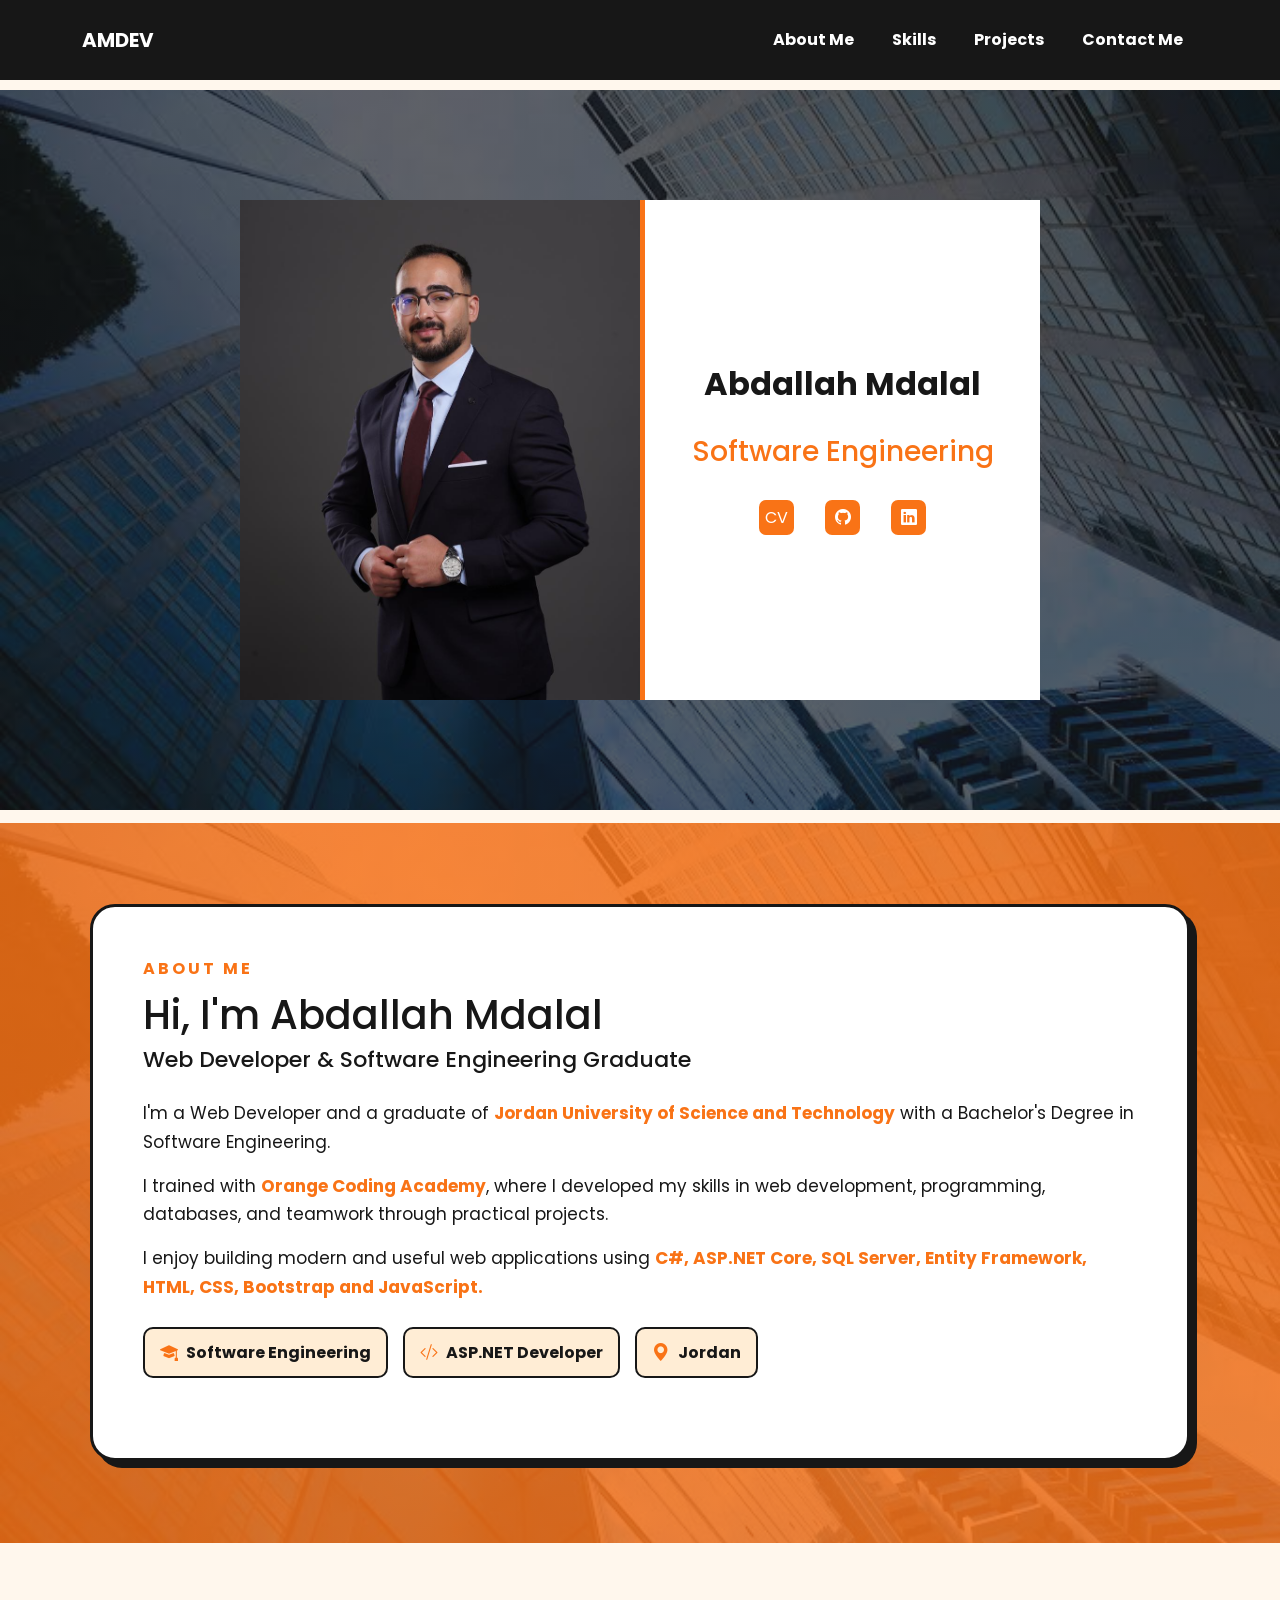
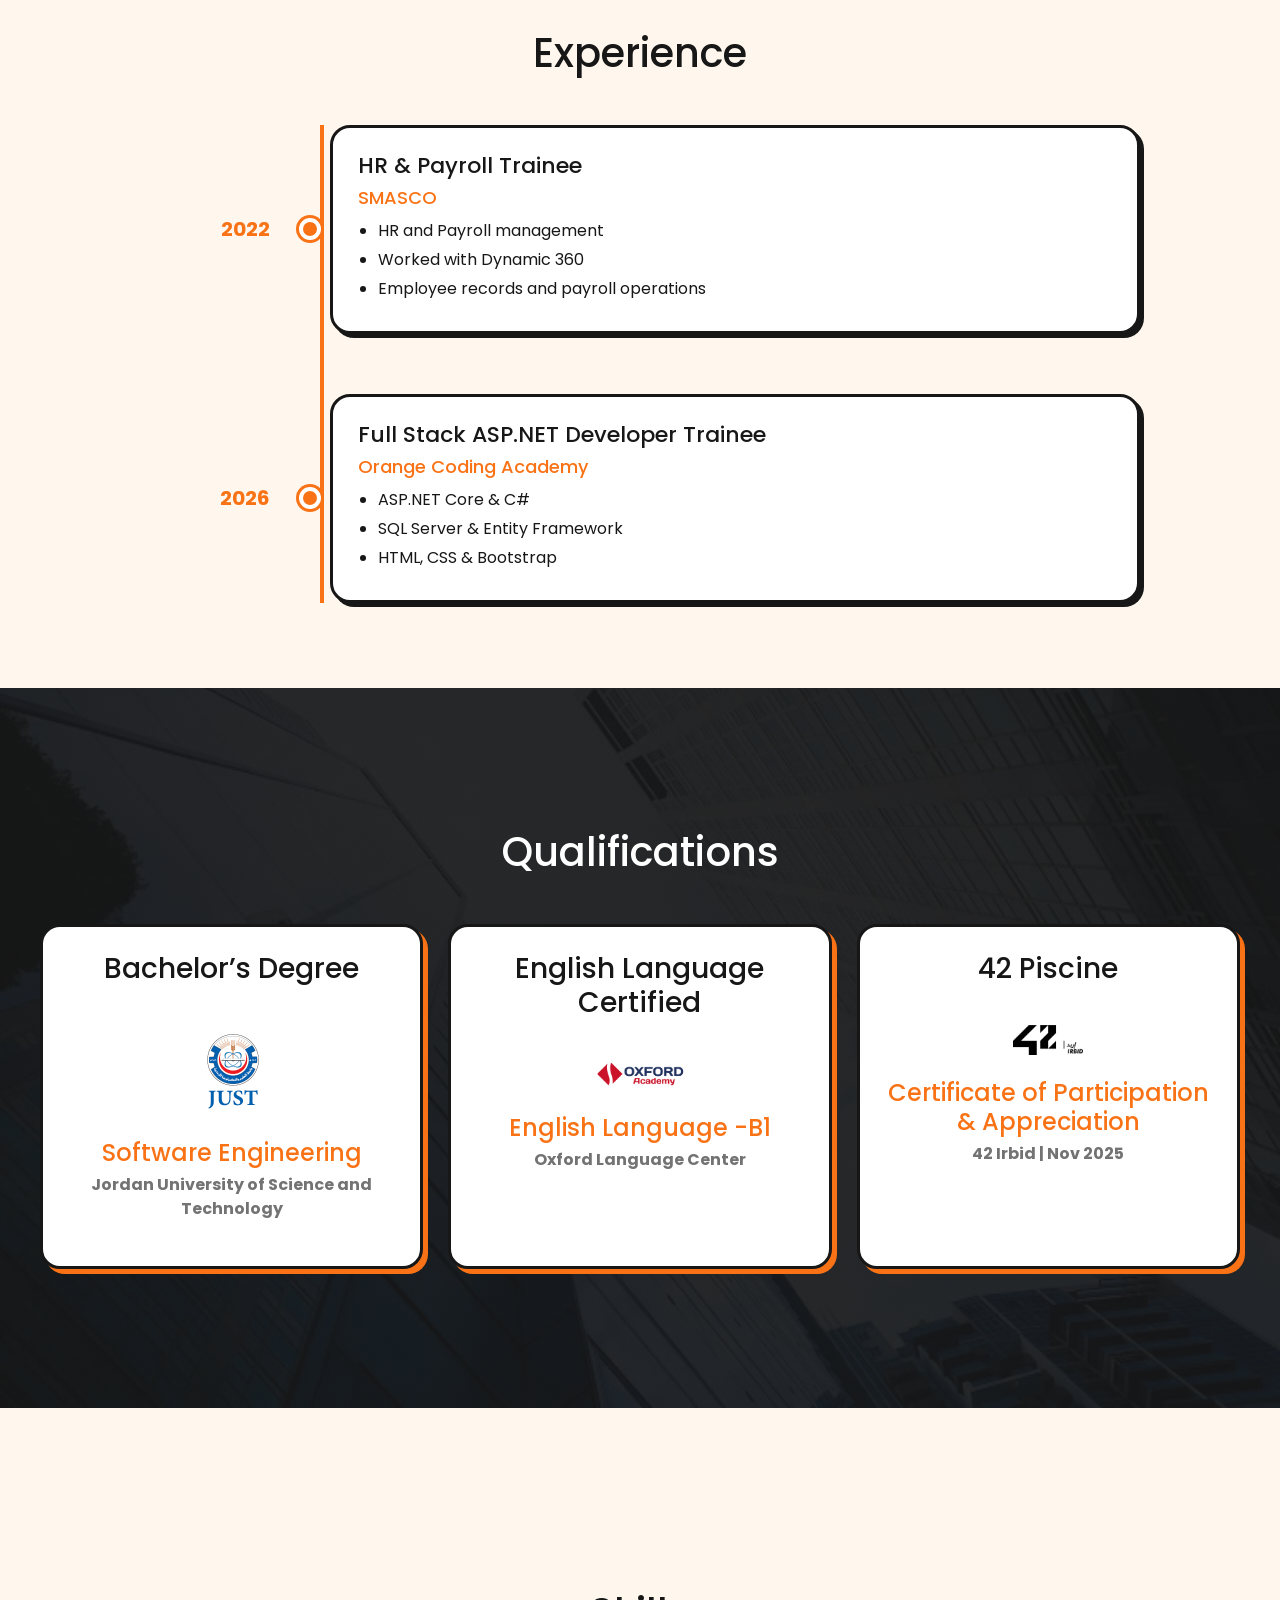
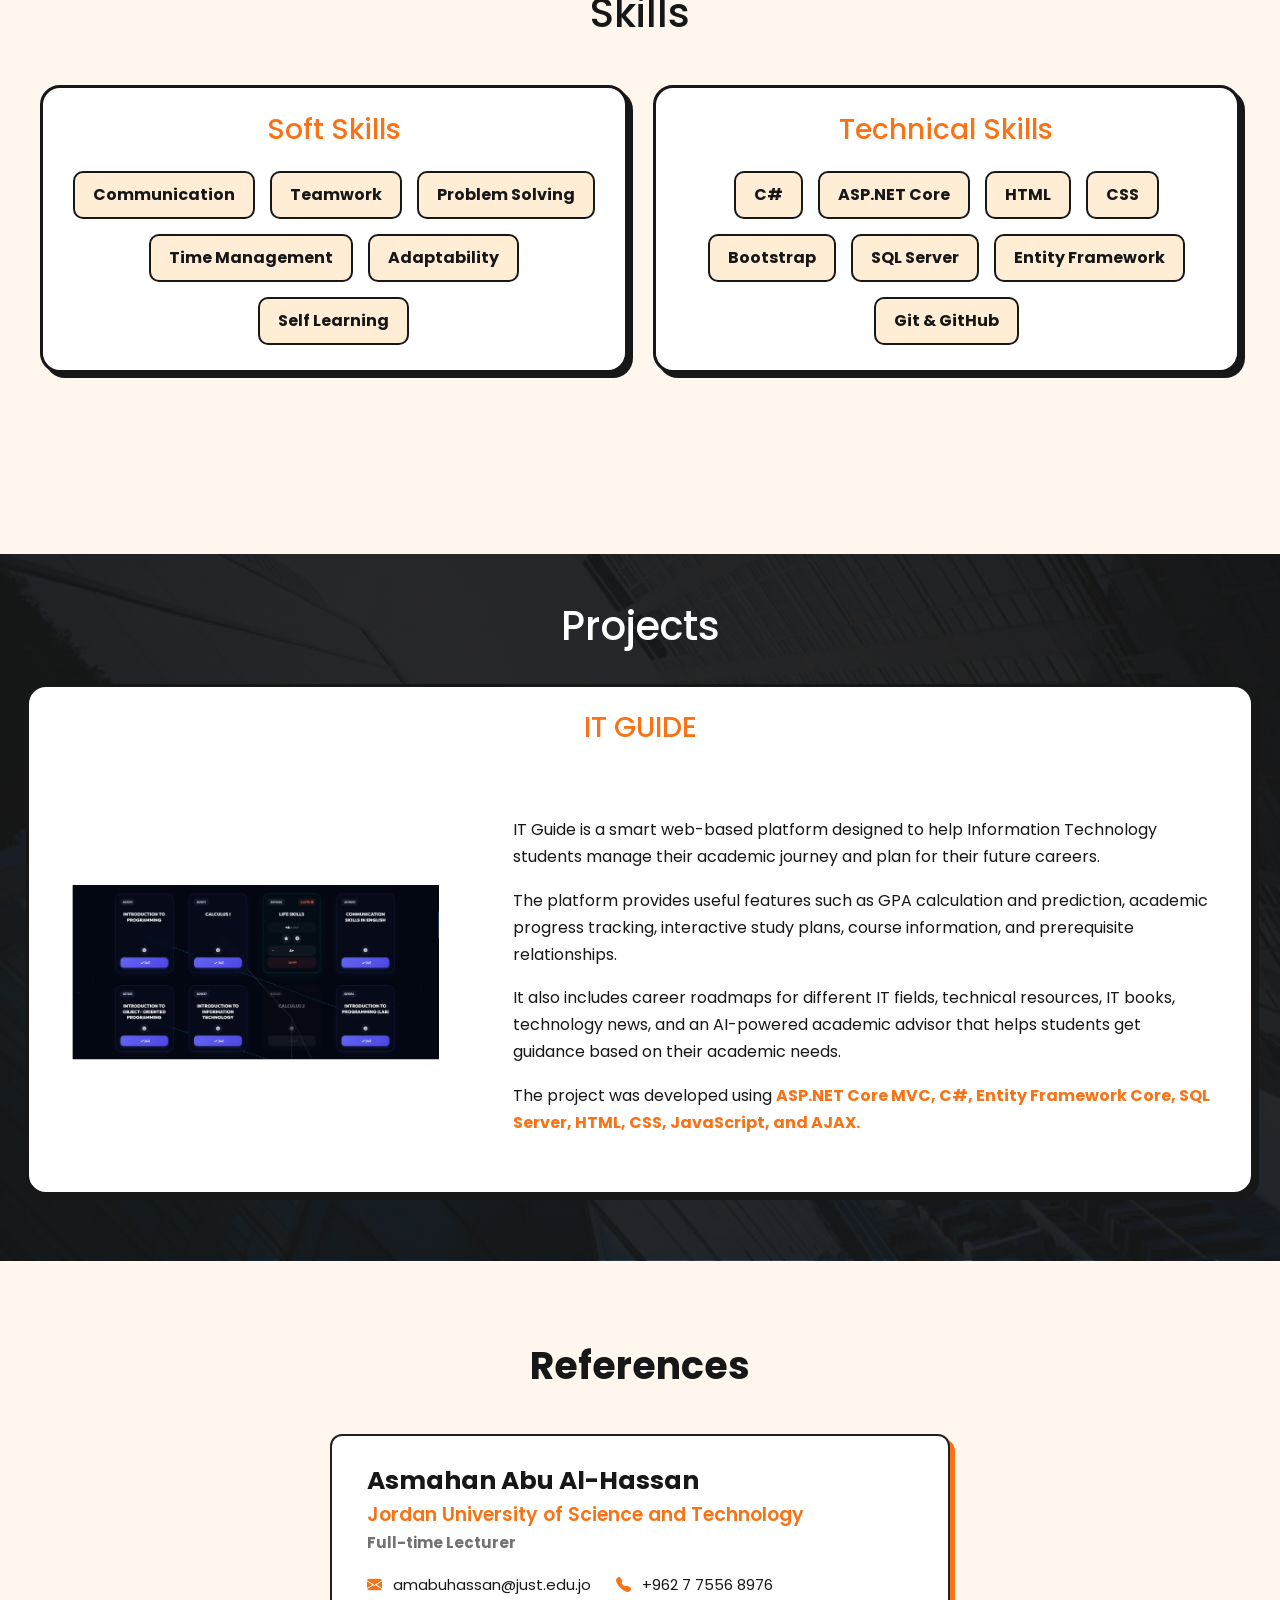
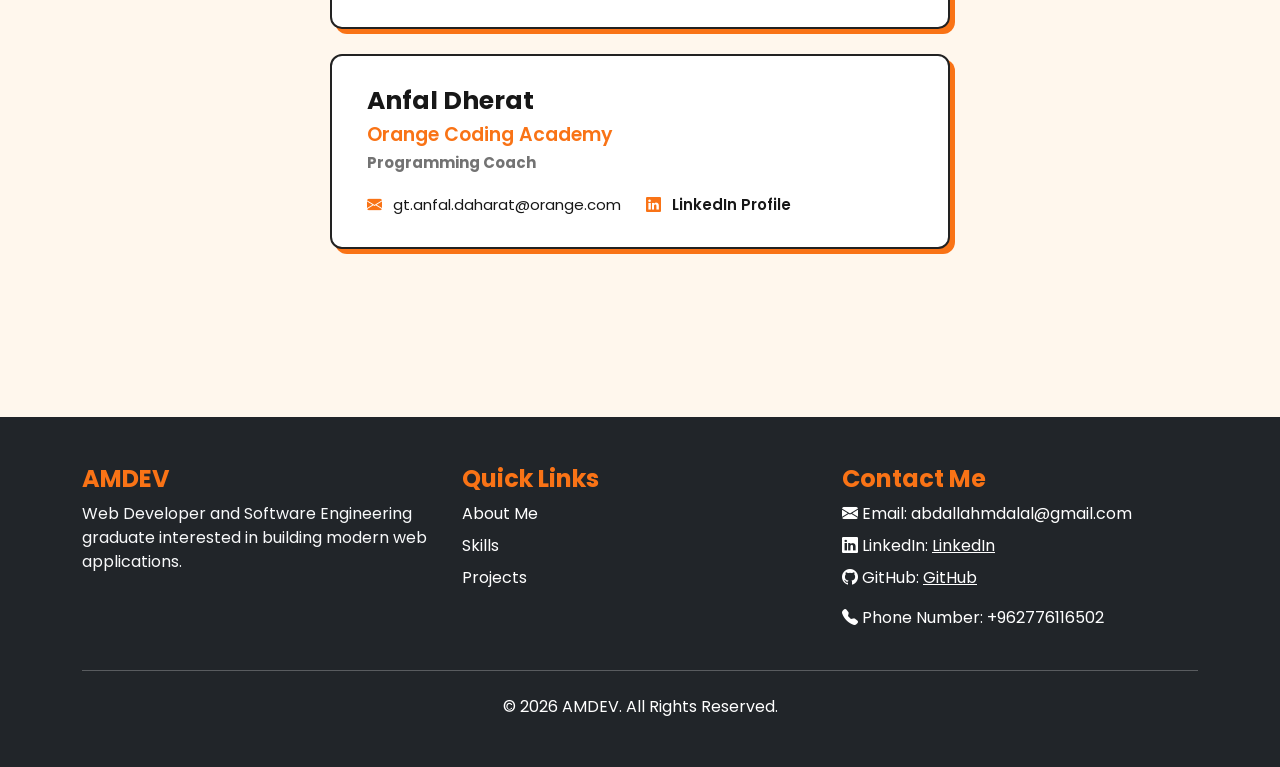
==== commit 49d2b642: "final" ====
--- a/html.html
+++ b/html.html
@@ -205,40 +205,40 @@
     <div class="main3 main2">
         <h1 class="whiteheader">Qualifications</h2>
 
-        <div class="experience-cards">
-
-            <!-- Card 1 -->
-            <div class="sup2">
-
-                <h3>Bachelor’s Degree</h3>
-                <br>
-                <img src="download.png" width="90px">
-                <br>
-                <h4>Software Engineering</h4>
-
-                <p>Jordan University of Science and Technology</p>
-            </div>
-
-            <div class="sup2">
-
-                <h3>English Language Certified</h3><br>
-                <img src="oxford-jordan-logo-horizontal-2048x713.png" width="90px">
-                <br>
-                <h4>English Language -B1</h4>
-
-                <p>Oxford Language Center</p>
-            </div>
-
-            <div class="sup2">
-
-                <h3>42 Piscine</h3><br>
-                <img src="42-Irbid-Logo-Variations_Horizontal-768x333.jpg" width="70px">
-                <br>
-                <h4>Certificate of Participation & Appreciation</h4>
-
-                <p>42 Irbid | Nov 2025</p>
-            </div>
-        </div>
+            <div class="experience-cards">
+
+                <!-- Card 1 -->
+                <div class="sup2">
+
+                    <h3>Bachelor’s Degree</h3>
+                    <br>
+                    <img src="download.png" width="90px">
+                    <br>
+                    <h4>Software Engineering</h4>
+
+                    <p>Jordan University of Science and Technology</p>
+                </div>
+
+                <div class="sup2">
+
+                    <h3>English Language Certified</h3><br>
+                    <img src="oxford-jordan-logo-horizontal-2048x713.png" width="90px">
+                    <br>
+                    <h4>English Language -B1</h4>
+
+                    <p>Oxford Language Center</p>
+                </div>
+
+                <div class="sup2">
+
+                    <h3>42 Piscine</h3><br>
+                    <img src="42-Irbid-Logo-Variations_Horizontal-768x333.jpg" width="70px">
+                    <br>
+                    <h4>Certificate of Participation & Appreciation</h4>
+
+                    <p>42 Irbid | Nov 2025</p>
+                </div>
+            </div>
     </div>
     <div class="main4" id="skills">
         <h1>Skills</h1>
@@ -280,46 +280,9 @@
 
     </div>
 
-    <div class="main3 main2">
-        <h2 class="whiteheader">References</h2>
-
-        <div class="experience-cards">
-
-            <!-- Card 1 -->
-            <div class="sup2">
-
-                <h3>Asmahan Abu Al-Hassan</h3>
-
-                <h4>Jordan University of Science and Technology</h4>
-
-                <p>Full-time Lecturer</p>
-
-                <ul>
-                    <li>Email: amabuhassan@just.edu.jo</li>
-                    <li>Phone: +962775568976</li>
-                </ul>
-            </div>
-
-            <div class="sup2">
-
-                <h3>Anfal Dherat</h3>
-
-                <h4>Orange Coding Academy</h4>
-
-                <p>Programming Coachr</p>
-
-                <ul>
-                    <li>Email: gt.anfal.daharat@orange.com</li>
-                    <li>LinkedIn: <a href="https://www.linkedin.com/in/anfal-dherat/"
-                            target="_blank">LinkedIn/account</a></li>
-                </ul>
-            </div>
-        </div>
-    </div>
-
     <div class="projects" id="projects">
-        <br>
-        <h1>Projects</h1>
+        <br><br>
+        <h1 class="whiteheader">Projects</h1>
         <div class="prodiv">
             <div class="project-card">
                 <div>
@@ -360,6 +323,74 @@
         </div>
     </div>
 
+    <section class="references-section" id="references">
+
+        <h2>References</h2>
+
+        <div class="references-container">
+
+            <!-- Reference 1 -->
+            <div class="reference-card">
+
+                <h3>Asmahan Abu Al-Hassan</h3>
+
+                <h4>Jordan University of Science and Technology</h4>
+
+                <p class="reference-position">
+                    Full-time Lecturer
+                </p>
+
+                <div class="reference-contact">
+
+                    <p>
+                        <i class="bi bi-envelope-fill"></i>
+                        amabuhassan@just.edu.jo
+                    </p>
+
+                    <p>
+                        <i class="bi bi-telephone-fill"></i>
+                        +962 7 7556 8976
+                    </p>
+
+                </div>
+
+            </div>
+
+
+            <!-- Reference 2 -->
+            <div class="reference-card">
+
+                <h3>Anfal Dherat</h3>
+
+                <h4>Orange Coding Academy</h4>
+
+                <p class="reference-position">
+                    Programming Coach
+                </p>
+
+                <div class="reference-contact">
+
+                    <p>
+                        <i class="bi bi-envelope-fill"></i>
+                        gt.anfal.daharat@orange.com
+                    </p>
+
+                    <p>
+                        <i class="bi bi-linkedin"></i>
+
+                        <a href="https://www.linkedin.com/in/anfal-dherat/" target="_blank">
+                            LinkedIn Profile
+                        </a>
+                    </p>
+
+                </div>
+
+            </div>
+
+        </div>
+
+    </section>
+
     <footer class="bg-dark text-white mt-4" id="ContactMe">
 
         <div class="container py-5">
--- a/css.css
+++ b/css.css
@@ -1,23 +1,6 @@
-
 * {
     box-sizing: border-box;
 }
-
-:root {
-    --primary: #F97316;
-    --primary-light: #FB923C;
-
-    --dark: #171717;
-
-    --background: #FFF7ED;
-    --white: #FFFFFF;
-
-    --text: #171717;
-    --text-secondary: #737373;
-
-    --light-orange: #FFEDD5;
-}
-
 
 /* =========================
    GENERAL
@@ -25,8 +8,8 @@
 
 body {
     margin: 0;
-    background-color: var(--background);
-    color: var(--text);
+    background-color: #FFF7ED;
+    color: #171717;
     font-family: "Poppins", sans-serif;
 }
 
@@ -36,7 +19,7 @@
 ========================= */
 
 nav {
-    background-color: var(--dark) !important;
+    background-color: #171717 !important;
     padding: 20px 0 !important;
 }
 
@@ -59,7 +42,7 @@
 }
 
 .nav-link-custom:hover {
-    background-color: var(--primary);
+    background-color: #F97316;
 
     color: white !important;
 
@@ -124,7 +107,7 @@
 /* HERO TEXT */
 
 .main1 .text1 {
-    background-color: var(--white);
+    background-color: #FFFFFF;
 
     height: auto;
     min-height: 500px;
@@ -138,17 +121,17 @@
 
     overflow-wrap: break-word;
 
-    border-left: 5px solid var(--primary);
+    border-left: 5px solid #F97316;
 }
 
 .main1 .text1 h2 {
-    color: var(--dark);
+    color: #171717;
 
     font-weight: bold;
 }
 
 .main1 .text1 h3 {
-    color: var(--primary);
+    color: #F97316;
 }
 
 .main1 .text1 p {
@@ -169,7 +152,7 @@
 }
 
 .main1 .text1 div a {
-    background-color: var(--primary);
+    background-color: #F97316;
 
     color: white;
 
@@ -189,7 +172,7 @@
 }
 
 .main1 .text1 div a:hover {
-    background-color: var(--dark);
+    background-color: #171717;
 
     transform: translateY(-5px);
 }
@@ -228,9 +211,9 @@
 
     max-width: 1100px;
 
-    background-color: var(--white);
-
-    border: 3px solid var(--dark);
+    background-color: #FFFFFF;
+
+    border: 3px solid #171717;
 
     border-radius: 25px;
 
@@ -242,7 +225,7 @@
 
     gap: 60px;
 
-    box-shadow: 7px 7px 0px var(--dark);
+    box-shadow: 7px 7px 0px #171717;
 }
 
 
@@ -255,7 +238,7 @@
 .about-subtitle {
     display: inline-block;
 
-    color: var(--primary);
+    color: #F97316;
 
     font-weight: bold;
 
@@ -275,7 +258,7 @@
 }
 
 .about-content h2 span {
-    color: var(--primary);
+    color: #F97316;
 }
 
 .about-content h3 {
@@ -283,7 +266,7 @@
 
     margin-bottom: 25px;
 
-    color: var(--dark);
+    color: #171717;
 }
 
 .about-content p {
@@ -295,7 +278,7 @@
 }
 
 .about-content strong {
-    color: var(--primary);
+    color: #F97316;
 }
 
 
@@ -322,9 +305,9 @@
 
     padding: 10px 15px;
 
-    background-color: var(--light-orange);
-
-    border: 2px solid var(--dark);
+    background-color: #FFEDD5;
+
+    border: 2px solid #171717;
 
     border-radius: 10px;
 
@@ -332,7 +315,7 @@
 }
 
 .about-info i {
-    color: var(--primary);
+    color: #F97316;
 
     font-size: 18px;
 }
@@ -343,7 +326,7 @@
 .about-btn {
     display: inline-block;
 
-    background-color: var(--primary);
+    background-color: #F97316;
 
     color: white;
 
@@ -353,7 +336,7 @@
 
     padding: 12px 25px;
 
-    border: 3px solid var(--dark);
+    border: 3px solid #171717;
 
     border-radius: 10px;
 
@@ -361,7 +344,7 @@
 }
 
 .about-btn:hover {
-    background-color: var(--dark);
+    background-color: #171717;
 
     color: white;
 
@@ -376,7 +359,7 @@
 .main2 {
     margin-top: 1%;
 
-    background-color: var(--background);
+    background-color: #FFF7ED;
 
     min-height: 80vh;
 
@@ -398,7 +381,7 @@
 
     margin: 0;
 
-    color: var(--dark);
+    color: #171717;
 }
 
 
@@ -431,7 +414,7 @@
 
     width: 4px;
 
-    background-color: var(--primary);
+    background-color: #F97316;
 }
 
 .experience-item {
@@ -455,7 +438,7 @@
 
     font-weight: bold;
 
-    color: var(--primary);
+    color: #F97316;
 }
 
 .experience-dot {
@@ -463,9 +446,9 @@
 
     height: 22px;
 
-    background-color: var(--primary);
-
-    border: 4px solid var(--white);
+    background-color: #F97316;
+
+    border: 4px solid #FFFFFF;
 
     border-radius: 50%;
 
@@ -473,19 +456,19 @@
 
     justify-self: center;
 
-    box-shadow: 0 0 0 3px var(--primary);
+    box-shadow: 0 0 0 3px #F97316;
 }
 
 .experience-content {
-    background-color: var(--white);
+    background-color: #FFFFFF;
 
     padding: 25px;
 
-    border: var(--dark) solid 3px;
+    border: #171717 solid 3px;
 
     border-radius: 20px;
 
-    box-shadow: 4px 4px 0px var(--dark);
+    box-shadow: 4px 4px 0px #171717;
 
     transition: 0.4s;
 }
@@ -505,7 +488,7 @@
 
     font-size: 18px;
 
-    color: var(--primary);
+    color: #F97316;
 }
 
 .experience-content ul {
@@ -560,10 +543,6 @@
     margin: 0;
 }
 
-.whiteheader {
-    color: white;
-}
-
 
 /* CARDS */
 
@@ -584,11 +563,11 @@
 }
 
 .sup2 {
-    background-color: var(--white);
-
-    box-shadow: 5px 5px 0px var(--primary);
-
-    border: 3px solid var(--dark);
+    background-color: #FFFFFF;
+
+    box-shadow: 5px 5px 0px #F97316;
+
+    border: 3px solid #171717;
 
     border-radius: 20px;
 
@@ -612,7 +591,7 @@
 .sup2:hover {
     transform: translateY(-10px);
 
-    box-shadow: 8px 8px 0px var(--primary);
+    box-shadow: 8px 8px 0px #F97316;
 }
 
 .sup2 h3 {
@@ -622,7 +601,7 @@
 .sup2 h4 {
     margin-bottom: 5px;
 
-    color: var(--primary);
+    color: #F97316;
 }
 
 .sup2 p {
@@ -630,7 +609,7 @@
 
     font-weight: bold;
 
-    color: var(--text-secondary);
+    color: #737373;
 }
 
 .sup2 ul {
@@ -655,7 +634,7 @@
 
     min-height: 80vh;
 
-    background-color: var(--background);
+    background-color: #FFF7ED;
 
     display: flex;
 
@@ -679,7 +658,7 @@
 
     padding-bottom: 3%;
 
-    color: var(--dark);
+    color: #171717;
 }
 
 .skills-container {
@@ -699,13 +678,13 @@
 .skills-section {
     width: 50%;
 
-    background-color: var(--white);
-
-    border: 3px solid var(--dark);
+    background-color: #FFFFFF;
+
+    border: 3px solid #171717;
 
     border-radius: 20px;
 
-    box-shadow: 5px 5px 0px var(--dark);
+    box-shadow: 5px 5px 0px #171717;
 
     padding: 25px;
 
@@ -715,7 +694,7 @@
 .skills-section h3 {
     margin-bottom: 25px;
 
-    color: var(--primary);
+    color: #F97316;
 }
 
 .skills-list {
@@ -729,13 +708,13 @@
 }
 
 .skill {
-    border: 2px solid var(--dark);
+    border: 2px solid #171717;
 
     border-radius: 10px;
 
     padding: 10px 18px;
 
-    background-color: var(--light-orange);
+    background-color: #FFEDD5;
 
     font-weight: bold;
 
@@ -745,11 +724,11 @@
 .skill:hover {
     transform: translateY(-5px);
 
-    background-color: var(--primary);
+    background-color: #F97316;
 
     color: white;
 
-    border-color: var(--primary);
+    border-color: #F97316;
 }
 
 
@@ -758,6 +737,19 @@
 ========================= */
 
 .projects {
+    background-image:
+        linear-gradient(
+            rgba(23, 23, 23, 0.92),
+            rgba(23, 23, 23, 0.92)
+        ),
+        url("images.jpg");
+
+    background-size: cover;
+
+    background-position: center;
+
+    background-repeat: no-repeat;
+
     margin-top: 1%;
 
     display: flex;
@@ -766,13 +758,13 @@
 
     text-align: center;
 
-    background-color: var(--background);
+    background-color: #FFF7ED;
 
     padding-bottom: 40px;
 }
 
 .projects > h2 {
-    color: var(--dark);
+    color: #171717;
 
     font-size: 35px;
 }
@@ -786,21 +778,21 @@
 }
 
 .project-card {
-    background-color: var(--white);
+    background-color: #FFFFFF;
 
     margin: 2%;
 
-    border: solid var(--dark) 3px;
+    border: solid #171717 3px;
 
     border-radius: 20px;
 
-    box-shadow: 5px 5px 0px var(--dark);
+    box-shadow: 5px 5px 0px #171717;
 
     overflow: hidden;
 }
 
 .project-card > div:first-child h3 {
-    color: var(--primary);
+    color: #F97316;
 }
 
 .projectbody {
@@ -840,24 +832,21 @@
 }
 
 .projectbody strong {
-    color: var(--primary);
-}
-.whiteheader{
+    color: #F97316;
+}
+
+.whiteheader {
     color: white !important;
 }
 
-/* =========================
-   FOOTER
-========================= */
-
 footer {
-    background-color: var(--dark) !important;
+    background-color: #171717 !important;
 
     color: white;
 }
 
 footer h4 {
-    color: var(--primary);
+    color: #F97316;
 }
 
 footer a {
@@ -865,73 +854,395 @@
 }
 
 footer a:hover {
-    color: var(--primary) !important;
+    color: #F97316 !important;
+}
+
+
+/* =========================
+   REFERENCES
+========================= */
+
+.references-section {
+    margin-top: 1%;
+
+    background-color: #FFF7ED;
+
+    min-height: 80vh;
+
+    display: flex;
+
+    flex-direction: column;
+
+    align-items: center;
+
+    padding: 70px 20px;
+}
+
+.references-section > h2 {
+    font-size: 38px;
+
+    font-weight: bold;
+
+    margin-bottom: 45px;
+}
+
+
+/* REFERENCES CONTAINER */
+
+.references-container {
+    width: 50%;
+
+    max-width: 950px;
+
+    display: flex;
+
+    flex-direction: column;
+
+    gap: 25px;
+}
+
+
+/* REFERENCE CARD */
+
+.reference-card {
+    width: 100%;
+
+    background-color: white;
+
+    border: 2px solid #222;
+
+    border-radius: 12px;
+
+    padding: 30px 35px;
+
+    box-shadow: 5px 5px 0px #F97316;
+
+    display: flex;
+
+    flex-direction: column;
+
+    transition: 0.3s;
+}
+
+.reference-card:hover {
+    transform: translateY(-4px);
+}
+
+
+/* NAME */
+
+.reference-card h3 {
+    font-size: 25px;
+
+    font-weight: bold;
+
+    margin-bottom: 8px;
+
+    color: #171717;
+}
+
+
+/* ORGANIZATION */
+
+.reference-card h4 {
+    font-size: 19px;
+
+    font-weight: 600;
+
+    color: #F97316;
+
+    margin-bottom: 5px;
+}
+
+
+/* POSITION */
+
+.reference-card .reference-position {
+    font-size: 15px;
+
+    font-weight: bold;
+
+    color: #737373;
+
+    margin-bottom: 20px;
+}
+
+
+/* CONTACT INFORMATION */
+
+.reference-contact {
+    display: flex;
+
+    flex-wrap: wrap;
+
+    gap: 25px;
+
+    margin: 0;
+}
+
+.reference-contact p {
+    margin: 0;
+
+    font-size: 15px;
+
+    color: #171717;
+}
+
+.reference-contact i {
+    color: #F97316;
+
+    margin-right: 7px;
+}
+
+
+/* LINKS */
+
+.reference-contact a {
+    color: #171717;
+
+    font-weight: 600;
+
+    text-decoration: none;
+
+    transition: 0.3s;
+}
+
+.reference-contact a:hover {
+    color: #F97316;
+
+    text-decoration: underline;
+}
+
+
+/* =========================
+   MOBILE REFERENCES
+========================= */
+
+@media (max-width: 768px) {
+
+    .references-section {
+        padding: 50px 15px;
+    }
+
+    .references-section > h2 {
+        font-size: 32px;
+
+        margin-bottom: 30px;
+    }
+
+    .reference-card {
+        padding: 25px 20px;
+        width: 300px;
+    }
+
+    .reference-card h3 {
+        font-size: 22px;
+    }
+
+    .reference-card h4 {
+        font-size: 17px;
+    }
+
+    .reference-contact {
+        flex-direction: column;
+
+        gap: 10px;
+    }
+}
+
+
+/* =========================
+   TABLET / SMALL LAPTOP
+========================= */
+
+@media (min-width: 769px) and (max-width: 1279px) {
+
+    .main1 {
+        margin-top: 100px;
+    }
+
+    .main1 > div {
+        width: 45%;
+
+        height: 450px;
+    }
+
+    .experience-cards {
+        gap: 15px;
+    }
+
+    .sup2 {
+        padding: 20px;
+    }
+
+    .sup2 h3 {
+        font-size: 20px;
+    }
 }
 
 
 /* =========================
    TABLET
-   769px - 1279px
 ========================= */
 
-@media (min-width: 769px) and (max-width: 1279px) {
+@media (min-width: 481px) and (max-width: 768px) {
+
+    nav {
+        padding: 10px 0 !important;
+    }
 
     .main1 {
-        margin-top: 100px;
+        margin-top: 150px;
+
+        flex-direction: column;
+
+        height: auto;
+
+        padding: 30px 20px;
     }
 
     .main1 > div {
-        width: 45%;
-
-        height: 450px;
+        width: 90%;
+
+        height: 400px;
+    }
+
+    .main1 .text1 {
+        height: auto;
+
+        min-height: 0;
     }
 
     .experience-cards {
-        gap: 15px;
+        flex-direction: column;
+
+        align-items: center;
     }
 
     .sup2 {
+        width: 80%;
+    }
+
+    .skills-container {
+        flex-direction: column;
+    }
+
+    .skills-section {
+        width: 90%;
+    }
+
+    .projects {
+        padding: 40px 20px;
+    }
+
+    .project-card {
+        width: 95%;
+    }
+
+    .projectbody {
+        flex-direction: column;
+
+        gap: 20px;
+    }
+
+    .projectbody img {
+        width: 100%;
+
+        height: 300px;
+    }
+
+    .projectbody div {
+        width: 100%;
+
         padding: 20px;
     }
 
-    .sup2 h3 {
-        font-size: 20px;
-    }
-
+    .about-section {
+        padding: 50px 20px;
+    }
+
+    .about-container {
+        flex-direction: column;
+
+        gap: 35px;
+
+        padding: 35px 25px;
+
+        text-align: center;
+    }
+
+    .about-content {
+        width: 100%;
+    }
+
+    .about-content h2 {
+        font-size: 30px;
+    }
+
+    .about-content h3 {
+        font-size: 19px;
+    }
+
+    .about-content p {
+        font-size: 15px;
+    }
+
+    .about-info {
+        justify-content: center;
+    }
 }
 
 
 /* =========================
    MOBILE
-   481px - 768px
 ========================= */
 
-@media (min-width: 481px) and (max-width: 768px) {
+@media (max-width: 480px) {
 
     nav {
-        padding: 10px 0 !important;
+        padding: 8px 0 !important;
+    }
+
+    .nav-link-custom {
+        padding: 5px 7px;
+
+        font-size: 13px;
     }
 
     .main1 {
-        margin-top: 150px;
+        margin-top: 180px;
 
         flex-direction: column;
 
         height: auto;
 
-        padding: 30px 20px;
+        padding: 20px 10px;
     }
 
     .main1 > div {
-        width: 90%;
-
-        height: 400px;
+        width: 95%;
+
+        height: 300px;
     }
 
     .main1 .text1 {
         height: auto;
 
         min-height: 0;
+
+        padding: 20px;
+    }
+
+    .main1 .text1 h2 {
+        font-size: 22px;
+    }
+
+    .main1 .text1 p {
+        font-size: 14px;
+    }
+
+    .main2 {
+        padding: 40px 15px;
     }
 
     .experience-cards {
@@ -941,7 +1252,9 @@
     }
 
     .sup2 {
-        width: 80%;
+        width: 95%;
+
+        min-height: auto;
     }
 
     .skills-container {
@@ -953,175 +1266,36 @@
     }
 
     .projects {
-        padding: 40px 20px;
+        padding: 40px 10px;
+    }
+
+    .projects > h2 {
+        font-size: 30px;
     }
 
     .project-card {
-        width: 95%;
+        width: 100%;
+
+        padding: 15px;
     }
 
     .projectbody {
         flex-direction: column;
 
-        gap: 20px;
+        gap: 15px;
     }
 
     .projectbody img {
         width: 100%;
 
-        height: 300px;
+        height: 220px;
+
+        margin: 1%;
     }
 
     .projectbody div {
         width: 100%;
 
-        padding: 20px;
-    }
-
-
-    /* ABOUT */
-
-    .about-section {
-        padding: 50px 20px;
-    }
-
-    .about-container {
-        flex-direction: column;
-
-        gap: 35px;
-
-        padding: 35px 25px;
-
-        text-align: center;
-    }
-
-    .about-content {
-        width: 100%;
-    }
-
-    .about-content h2 {
-        font-size: 30px;
-    }
-
-    .about-content h3 {
-        font-size: 19px;
-    }
-
-    .about-content p {
-        font-size: 15px;
-    }
-
-    .about-info {
-        justify-content: center;
-    }
-
-}
-
-
-/* =========================
-   SMALL MOBILE
-   0px - 480px
-========================= */
-
-@media (max-width: 480px) {
-
-    nav {
-        padding: 8px 0 !important;
-    }
-
-    .nav-link-custom {
-        padding: 5px 7px;
-
-        font-size: 13px;
-    }
-
-    .main1 {
-        margin-top: 180px;
-
-        flex-direction: column;
-
-        height: auto;
-
-        padding: 20px 10px;
-    }
-
-    .main1 > div {
-        width: 95%;
-
-        height: 300px;
-    }
-
-    .main1 .text1 {
-        height: auto;
-
-        min-height: 0;
-
-        padding: 20px;
-    }
-
-    .main1 .text1 h2 {
-        font-size: 22px;
-    }
-
-    .main1 .text1 p {
-        font-size: 14px;
-    }
-
-    .main2 {
-        padding: 40px 15px;
-    }
-
-    .experience-cards {
-        flex-direction: column;
-
-        align-items: center;
-    }
-
-    .sup2 {
-        width: 95%;
-
-        min-height: auto;
-    }
-
-    .skills-container {
-        flex-direction: column;
-    }
-
-    .skills-section {
-        width: 90%;
-    }
-
-    .projects {
-        padding: 40px 10px;
-    }
-
-    .projects > h2 {
-        font-size: 30px;
-    }
-
-    .project-card {
-        width: 100%;
-
-        padding: 15px;
-    }
-
-    .projectbody {
-        flex-direction: column;
-
-        gap: 15px;
-    }
-
-    .projectbody img {
-        width: 100%;
-
-        height: 220px;
-
-        margin: 1%;
-    }
-
-    .projectbody div {
-        width: 100%;
-
         padding: 15px;
 
         text-align: left;
@@ -1147,7 +1321,7 @@
 
         border-radius: 18px;
 
-        box-shadow: 4px 4px 0px var(--dark);
+        box-shadow: 4px 4px 0px #171717;
     }
 
     .about-content h2 {
@@ -1177,12 +1351,11 @@
     .about-btn {
         width: 100%;
     }
-
 }
 
 
 /* =========================
-   MOBILE NAVBAR
+   NAVBAR MOBILE
 ========================= */
 
 @media (max-width: 991px) {
@@ -1194,6 +1367,4 @@
     .navbar-collapse .d-flex {
         align-items: flex-end;
     }
-
-}
-
+}
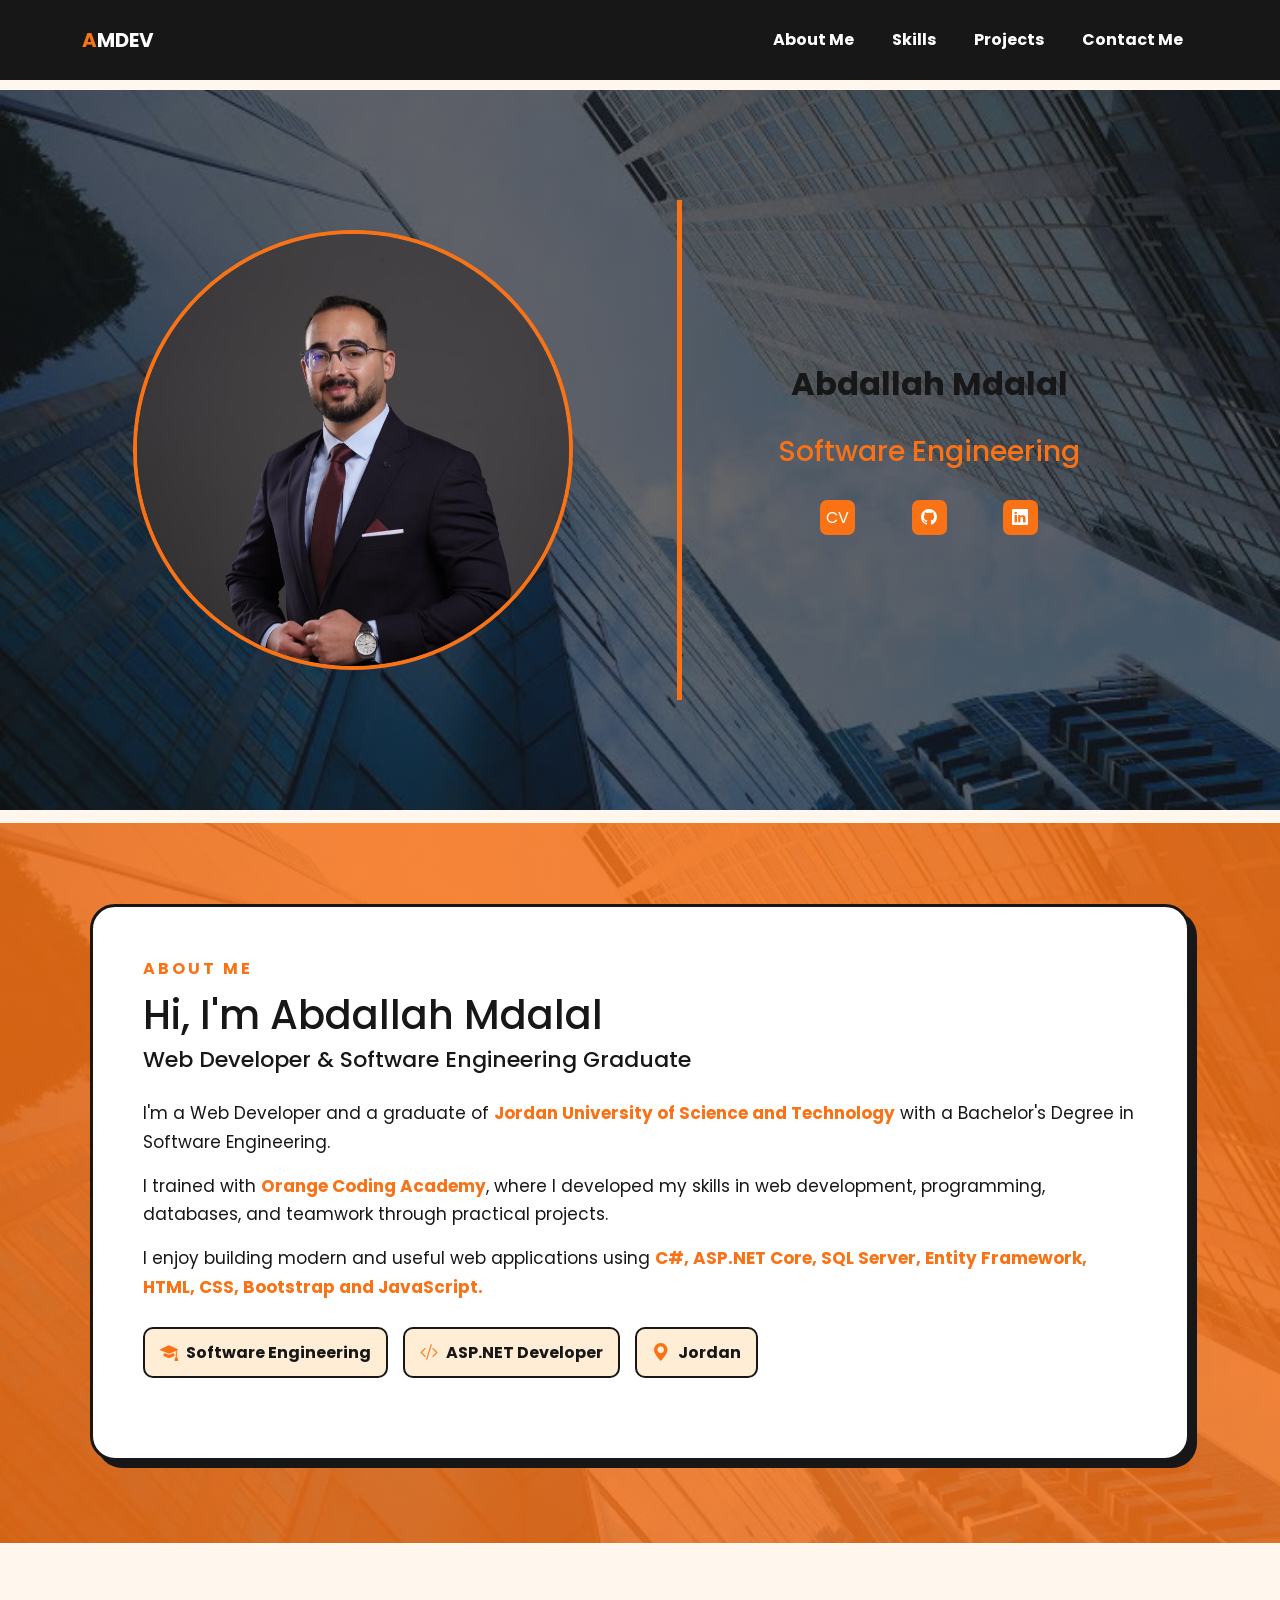
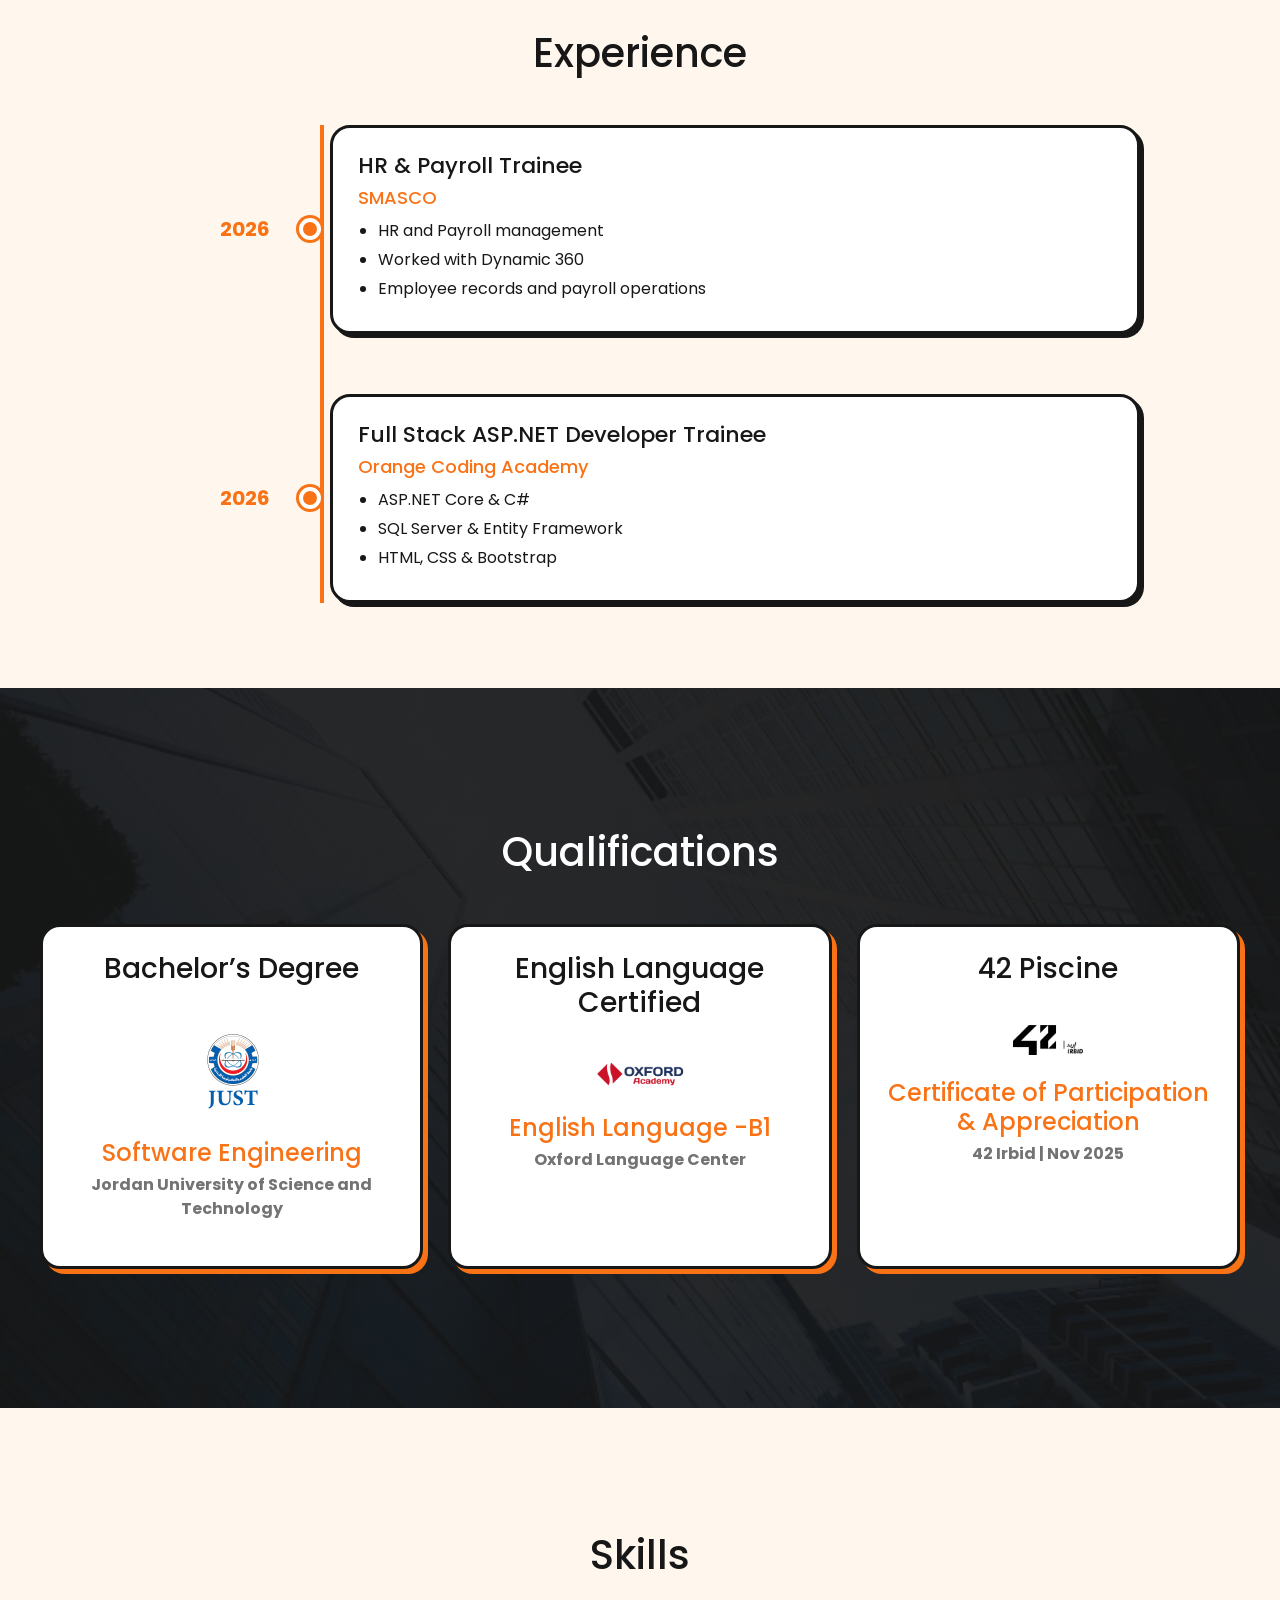
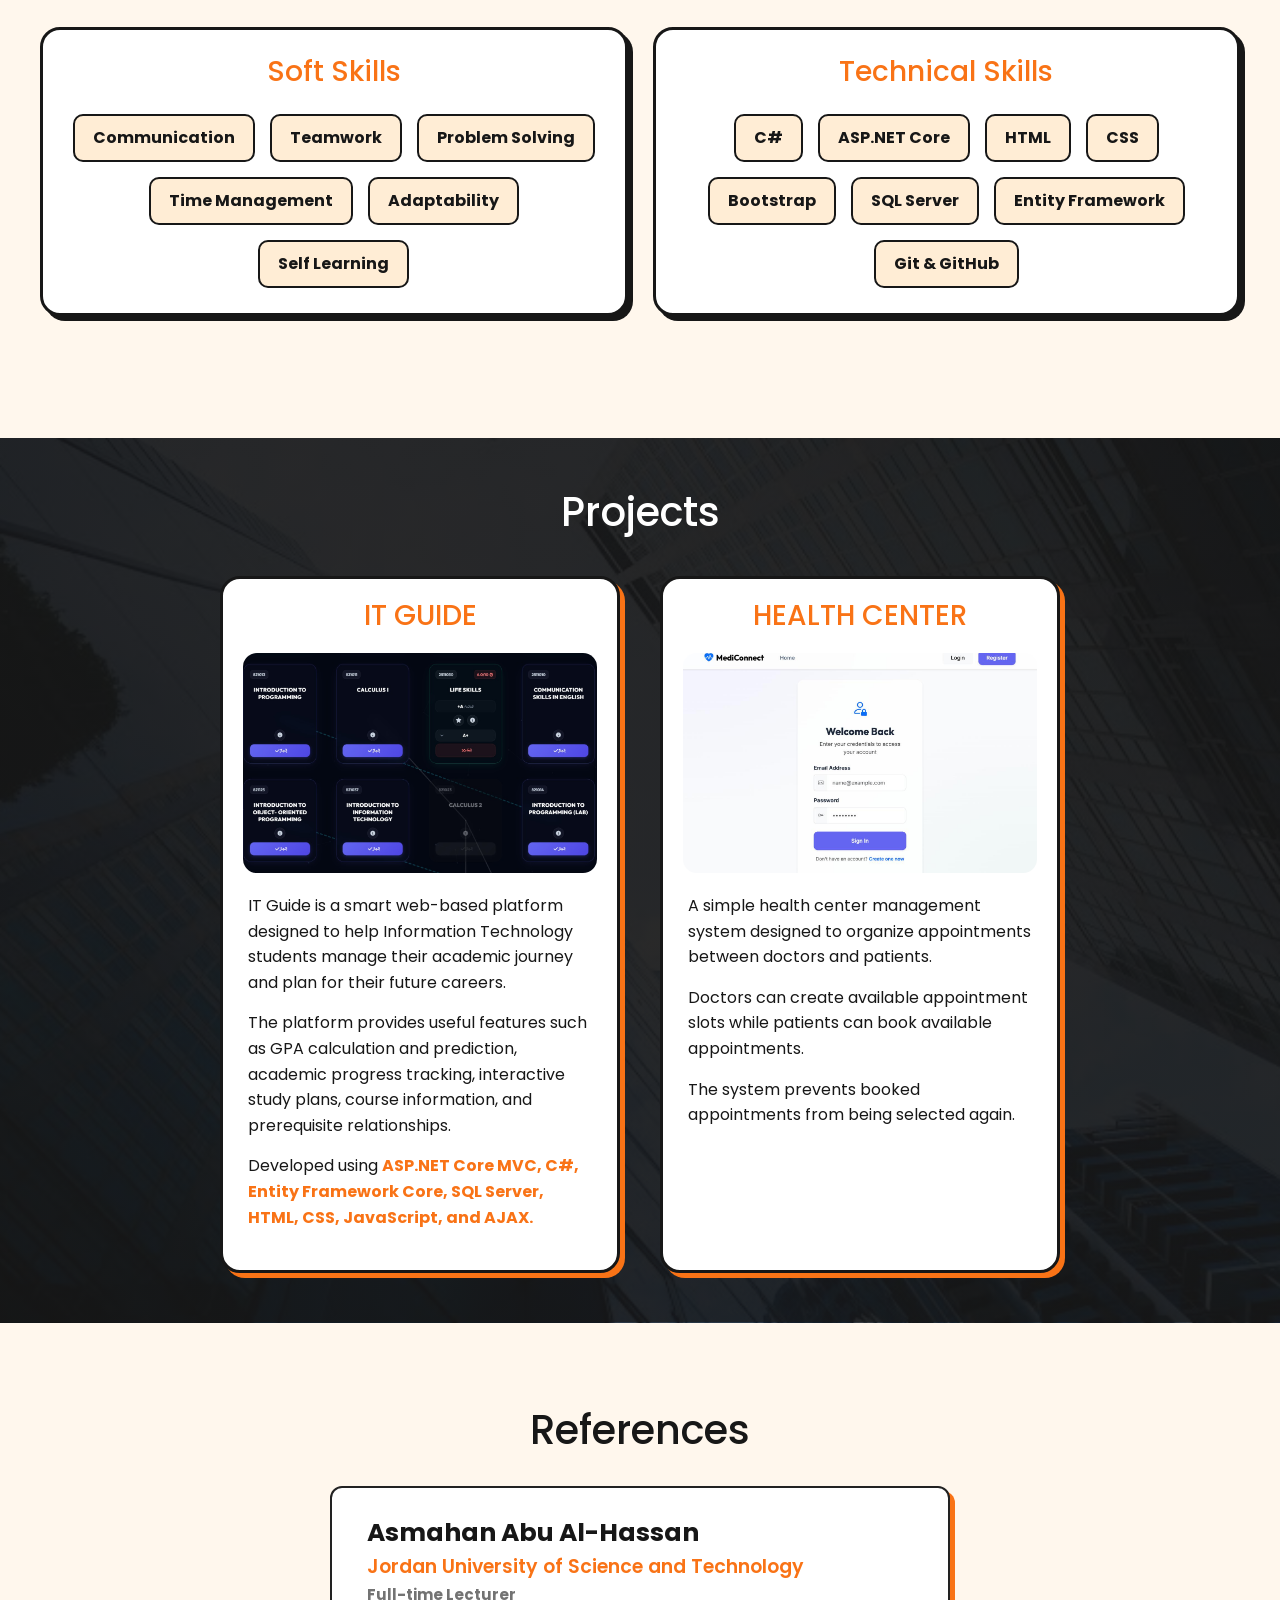
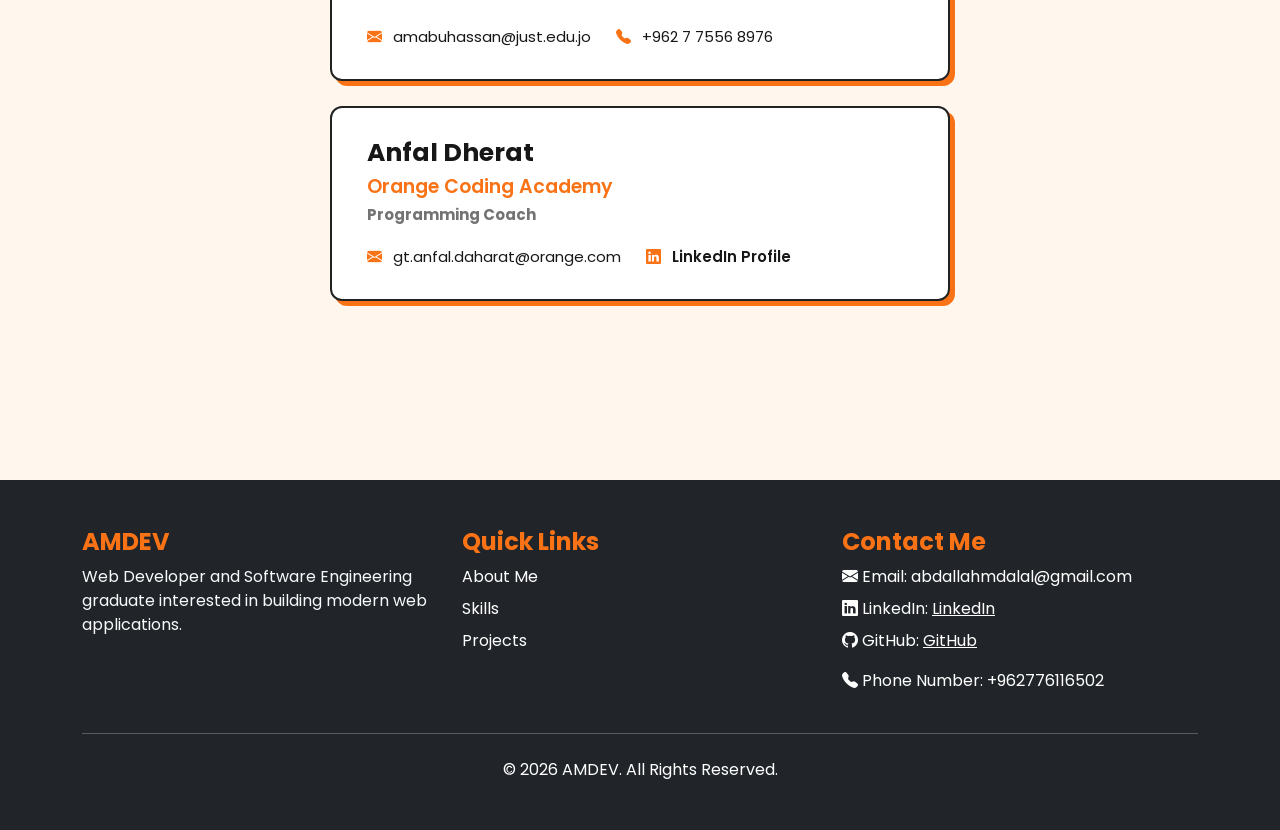
==== commit dd2b4348: "final" ====
--- a/html.html
+++ b/html.html
@@ -24,7 +24,7 @@
 
             <!-- Logo -->
             <a class="navbar-brand text-white fw-bold" href="html.html">
-                AMDEV
+                <span style="color: #F97316;">A</span>MDEV
             </a>
 
             <!-- Menu Button -->
@@ -153,7 +153,7 @@
             <div class="experience-item">
 
                 <div class="experience-date">
-                    2022
+                    2026
                 </div>
 
                 <div class="experience-dot"></div>
@@ -203,42 +203,42 @@
     </div>
 
     <div class="main3 main2">
-        <h1 class="whiteheader">Qualifications</h2>
-
-            <div class="experience-cards">
-
-                <!-- Card 1 -->
-                <div class="sup2">
-
-                    <h3>Bachelor’s Degree</h3>
-                    <br>
-                    <img src="download.png" width="90px">
-                    <br>
-                    <h4>Software Engineering</h4>
-
-                    <p>Jordan University of Science and Technology</p>
-                </div>
-
-                <div class="sup2">
-
-                    <h3>English Language Certified</h3><br>
-                    <img src="oxford-jordan-logo-horizontal-2048x713.png" width="90px">
-                    <br>
-                    <h4>English Language -B1</h4>
-
-                    <p>Oxford Language Center</p>
-                </div>
-
-                <div class="sup2">
-
-                    <h3>42 Piscine</h3><br>
-                    <img src="42-Irbid-Logo-Variations_Horizontal-768x333.jpg" width="70px">
-                    <br>
-                    <h4>Certificate of Participation & Appreciation</h4>
-
-                    <p>42 Irbid | Nov 2025</p>
-                </div>
-            </div>
+        <h1 class="whiteheader">Qualifications</h1>
+
+        <div class="experience-cards">
+
+            <!-- Card 1 -->
+            <div class="sup2">
+
+                <h3>Bachelor’s Degree</h3>
+                <br>
+                <img src="download.png" width="90px">
+                <br>
+                <h4>Software Engineering</h4>
+
+                <p>Jordan University of Science and Technology</p>
+            </div>
+
+            <div class="sup2">
+
+                <h3>English Language Certified</h3><br>
+                <img src="oxford-jordan-logo-horizontal-2048x713.png" width="90px">
+                <br>
+                <h4>English Language -B1</h4>
+
+                <p>Oxford Language Center</p>
+            </div>
+
+            <div class="sup2">
+
+                <h3>42 Piscine</h3><br>
+                <img src="42-Irbid-Logo-Variations_Horizontal-768x333.jpg" width="70px">
+                <br>
+                <h4>Certificate of Participation & Appreciation</h4>
+
+                <p>42 Irbid | Nov 2025</p>
+            </div>
+        </div>
     </div>
     <div class="main4" id="skills">
         <h1>Skills</h1>
@@ -281,18 +281,21 @@
     </div>
 
     <div class="projects" id="projects">
-        <br><br>
+
         <h1 class="whiteheader">Projects</h1>
+
         <div class="prodiv">
+
+            <!-- PROJECT 1 -->
             <div class="project-card">
-                <div>
-                    <br>
-                    <h3>IT GUIDE</h3>
-                </div>
+
+                <h3>IT GUIDE</h3>
+
                 <div class="projectbody">
+
                     <img src="project2.jpg" alt="IT Guide Project">
+
                     <div>
-                        <br>
                         <p>
                             IT Guide is a smart web-based platform designed to help
                             Information Technology students manage their academic journey
@@ -306,27 +309,57 @@
                         </p>
 
                         <p>
-                            It also includes career roadmaps for different IT fields,
-                            technical resources, IT books, technology news, and an
-                            AI-powered academic advisor that helps students get guidance
-                            based on their academic needs.
-                        </p>
-
-                        <p>
-                            The project was developed using
-                            <strong>ASP.NET Core MVC, C#, Entity Framework Core,
-                                SQL Server, HTML, CSS, JavaScript, and AJAX.</strong>
+                            Developed using
+                            <strong>
+                                ASP.NET Core MVC, C#, Entity Framework Core,
+                                SQL Server, HTML, CSS, JavaScript, and AJAX.
+                            </strong>
                         </p>
                     </div>
-                </div>
-            </div>
-        </div>
+
+                </div>
+
+            </div>
+
+
+            <!-- PROJECT 2 -->
+            <div class="project-card">
+
+                <h3>HEALTH CENTER</h3>
+
+                <div class="projectbody">
+
+                    <img src="project3.jpg" alt="Health Center Project">
+
+                    <div>
+                        <p>
+                            A simple health center management system designed to
+                            organize appointments between doctors and patients.
+                        </p>
+
+                        <p>
+                            Doctors can create available appointment slots while
+                            patients can book available appointments.
+                        </p>
+
+                        <p>
+                            The system prevents booked appointments from being
+                            selected again.
+                        </p>
+                    </div>
+
+                </div>
+
+            </div>
+
+        </div>
+
     </div>
 
     <section class="references-section" id="references">
 
-        <h2>References</h2>
-
+        <h1>References</h1>
+        <br>
         <div class="references-container">
 
             <!-- Reference 1 -->
--- a/css.css
+++ b/css.css
@@ -1,10 +1,6 @@
 * {
     box-sizing: border-box;
 }
-
-/* =========================
-   GENERAL
-========================= */
 
 body {
     margin: 0;
@@ -61,10 +57,8 @@
 
 .main1 {
     background-image:
-        linear-gradient(
-            rgba(23, 23, 23, 0.65),
-            rgba(23, 23, 23, 0.65)
-        ),
+        linear-gradient(rgba(23, 23, 23, 0.65),
+            rgba(23, 23, 23, 0.65)),
         url("images.jpg");
 
     min-height: 80vh;
@@ -75,52 +69,46 @@
 
     display: flex;
 
+    justify-content: space-evenly;
+    align-items: center;
+
+    margin-top: 90px;
+
+    padding: 30px;
+}
+
+.main1>div {
+    width: 500px;
+    height: 500px;
+
+    display: flex;
+
+    flex-direction: column;
+
+    align-items: center;
+    height: auto;
+    min-height: 500px;
+
+    padding: 30px;
+
+    display: flex;
+
     justify-content: center;
     align-items: center;
 
-    margin-top: 90px;
-
-    padding: 30px;
-}
-
-.main1 > div {
-    width: 400px;
-    height: 500px;
-
-    display: flex;
-
-    flex-direction: column;
-
-    align-items: center;
+    overflow-wrap: break-word;
 }
 
 .main1 div img {
     width: 100%;
     height: 100%;
-
+    border-radius: 90%;
     object-fit: cover;
-
+    border: #F97316 solid 4px;
     display: block;
 }
 
-
-/* HERO TEXT */
-
 .main1 .text1 {
-    background-color: #FFFFFF;
-
-    height: auto;
-    min-height: 500px;
-
-    padding: 30px;
-
-    display: flex;
-
-    justify-content: center;
-    align-items: center;
-
-    overflow-wrap: break-word;
-
     border-left: 5px solid #F97316;
 }
 
@@ -153,21 +141,14 @@
 
 .main1 .text1 div a {
     background-color: #F97316;
-
     color: white;
-
     width: 35px;
     height: 35px;
-
-    display: flex;
-
+    display: flex;
     justify-content: center;
     align-items: center;
-
     border-radius: 7px;
-
     text-decoration: none;
-
     transition: 0.4s;
 }
 
@@ -176,7 +157,6 @@
 
     transform: translateY(-5px);
 }
-
 
 /* =========================
    ABOUT ME
@@ -184,24 +164,16 @@
 
 .about-section {
     background-image:
-        linear-gradient(
-            rgba(249, 115, 22, 0.85),
-            rgba(249, 115, 22, 0.85)
-        ),
+        linear-gradient(rgba(249, 115, 22, 0.85),
+            rgba(249, 115, 22, 0.85)),
         url("images.jpg");
-
     background-size: cover;
     background-position: center;
     background-repeat: no-repeat;
-
     min-height: 80vh;
-
     margin-top: 1%;
-
     padding: 80px 20px;
-
-    display: flex;
-
+    display: flex;
     justify-content: center;
     align-items: center;
 }
@@ -228,9 +200,6 @@
     box-shadow: 7px 7px 0px #171717;
 }
 
-
-/* ABOUT CONTENT */
-
 .about-content {
     width: 100%;
 }
@@ -281,9 +250,6 @@
     color: #F97316;
 }
 
-
-/* ABOUT INFO */
-
 .about-info {
     display: flex;
 
@@ -320,8 +286,6 @@
     font-size: 18px;
 }
 
-
-/* CV BUTTON */
 
 .about-btn {
     display: inline-block;
@@ -376,17 +340,6 @@
     padding: 50px 20px;
 }
 
-.main2 > h2 {
-    font-size: 35px;
-
-    margin: 0;
-
-    color: #171717;
-}
-
-
-/* TIMELINE */
-
 .experience-timeline {
     position: relative;
 
@@ -500,7 +453,6 @@
 .experience-content li {
     margin-bottom: 5px;
 }
-
 
 /* =========================
    QUALIFICATIONS
@@ -510,10 +462,8 @@
     margin-top: 1%;
 
     background-image:
-        linear-gradient(
-            rgba(23, 23, 23, 0.92),
-            rgba(23, 23, 23, 0.92)
-        ),
+        linear-gradient(rgba(23, 23, 23, 0.92),
+            rgba(23, 23, 23, 0.92)),
         url("images.jpg");
 
     background-size: cover;
@@ -537,14 +487,11 @@
     padding: 50px 20px;
 }
 
-.main3 > h2 {
+.main3>h2 {
     font-size: 35px;
 
     margin: 0;
 }
-
-
-/* CARDS */
 
 .experience-cards {
     display: flex;
@@ -624,15 +571,9 @@
     margin-bottom: 10px;
 }
 
-
-/* =========================
-   SKILLS
-========================= */
-
 .main4 {
-    margin-top: 1%;
-
-    min-height: 80vh;
+
+    min-height: 70vh;
 
     background-color: #FFF7ED;
 
@@ -649,17 +590,6 @@
     padding: 50px 20px;
 }
 
-.main4 > h2 {
-    font-size: 35px;
-
-    margin-top: 0;
-
-    padding-top: 0;
-
-    padding-bottom: 3%;
-
-    color: #171717;
-}
 
 .skills-container {
     display: flex;
@@ -731,104 +661,90 @@
     border-color: #F97316;
 }
 
-
-/* =========================
-   PROJECTS
-========================= */
-
 .projects {
     background-image:
-        linear-gradient(
-            rgba(23, 23, 23, 0.92),
-            rgba(23, 23, 23, 0.92)
-        ),
+        linear-gradient(rgba(23, 23, 23, 0.92),
+            rgba(23, 23, 23, 0.92)),
         url("images.jpg");
 
     background-size: cover;
-
     background-position: center;
-
     background-repeat: no-repeat;
 
-    margin-top: 1%;
-
-    display: flex;
-
+    display: flex;
     flex-direction: column;
-
+    align-items: center;
     text-align: center;
 
-    background-color: #FFF7ED;
-
-    padding-bottom: 40px;
-}
-
-.projects > h2 {
-    color: #171717;
-
-    font-size: 35px;
-}
-
-.projects .prodiv {
-    display: flex;
-
-    flex-direction: column;
-
-    text-align: center;
+    padding: 50px 20px;
+}
+
+.projects>h1 {
+    margin-bottom: 40px;
+}
+
+.prodiv {
+    display: flex;
+    flex-wrap: wrap;
+    justify-content: center;
+    gap: 40px;
+    width: 100%;
 }
 
 .project-card {
     background-color: #FFFFFF;
 
-    margin: 2%;
-
-    border: solid #171717 3px;
-
+    width: 400px;
+
+    border: 3px solid #171717;
     border-radius: 20px;
 
-    box-shadow: 5px 5px 0px #171717;
+    box-shadow: 5px 5px 0 #F97316;
 
     overflow: hidden;
-}
-
-.project-card > div:first-child h3 {
-    color: #F97316;
+
+    transition: 0.4s;
+}
+
+.project-card:hover {
+    transform: translateY(-8px);
+}
+
+.project-card h3 {
+    color: #F97316;
+    margin: 20px 0;
 }
 
 .projectbody {
     display: flex;
-
-    justify-content: space-evenly;
-
-    align-items: center;
-
-    gap: 30px;
-
-    padding: 20px;
+    flex-direction: column;
+
+    align-items: center;
+
+    width: 100%;
+    padding: 0 20px 25px;
+}
+
+.projectbody img {
+    width: 100%;
+    height: 220px;
+
+    object-fit: cover;
+    border-radius: 14px;
+
+    display: block;
 }
 
 .projectbody div {
-    padding: 20px;
+    width: 100%;
+    padding: 20px 5px 0;
 
     text-align: left;
 }
 
-.projectbody img {
-    border-radius: 14px;
-
-    display: block;
-
-    object-fit: cover;
-
-    padding: 2%;
-
-    width: 35%;
-
-    height: 25%;
-}
-
 .projectbody p {
-    line-height: 1.7;
+    line-height: 1.6;
+    margin-bottom: 15px;
 }
 
 .projectbody strong {
@@ -857,11 +773,6 @@
     color: #F97316 !important;
 }
 
-
-/* =========================
-   REFERENCES
-========================= */
-
 .references-section {
     margin-top: 1%;
 
@@ -878,17 +789,6 @@
     padding: 70px 20px;
 }
 
-.references-section > h2 {
-    font-size: 38px;
-
-    font-weight: bold;
-
-    margin-bottom: 45px;
-}
-
-
-/* REFERENCES CONTAINER */
-
 .references-container {
     width: 50%;
 
@@ -897,12 +797,10 @@
     display: flex;
 
     flex-direction: column;
+    align-items: center;
 
     gap: 25px;
 }
-
-
-/* REFERENCE CARD */
 
 .reference-card {
     width: 100%;
@@ -928,9 +826,6 @@
     transform: translateY(-4px);
 }
 
-
-/* NAME */
-
 .reference-card h3 {
     font-size: 25px;
 
@@ -941,9 +836,6 @@
     color: #171717;
 }
 
-
-/* ORGANIZATION */
-
 .reference-card h4 {
     font-size: 19px;
 
@@ -954,9 +846,6 @@
     margin-bottom: 5px;
 }
 
-
-/* POSITION */
-
 .reference-card .reference-position {
     font-size: 15px;
 
@@ -967,9 +856,6 @@
     margin-bottom: 20px;
 }
 
-
-/* CONTACT INFORMATION */
-
 .reference-contact {
     display: flex;
 
@@ -994,9 +880,6 @@
     margin-right: 7px;
 }
 
-
-/* LINKS */
-
 .reference-contact a {
     color: #171717;
 
@@ -1014,17 +897,138 @@
 }
 
 
-/* =========================
-   MOBILE REFERENCES
-========================= */
-
-@media (max-width: 768px) {
+@media (min-width: 769px) and (max-width: 1279px) {
+
+    .main1 {
+        margin-top: 100px;
+    }
+
+    .main1>div {
+        width: 45%;
+
+        height: 450px;
+    }
+
+    .experience-cards {
+        gap: 15px;
+    }
+
+    .sup2 {
+        padding: 20px;
+    }
+
+    .sup2 h3 {
+        font-size: 20px;
+    }
+}
+
+@media (min-width: 481px) and (max-width: 768px) {
+
+    nav {
+        padding: 10px 0 !important;
+    }
+
+    .main1 {
+        margin-top: 150px;
+
+        flex-direction: column;
+
+        height: auto;
+
+        padding: 30px 20px;
+    }
+
+    .main1>div {
+        width: 90%;
+
+        height: 400px;
+    }
+
+    .main1 .text1 {
+        height: auto;
+
+        min-height: 0;
+    }
+
+    .experience-cards {
+        flex-direction: column;
+
+        align-items: center;
+    }
+
+    .sup2 {
+        width: 80%;
+    }
+
+    .skills-container {
+        flex-direction: column;
+    }
+
+    .skills-section {
+        width: 90%;
+    }
+
+    .projects {
+        padding: 40px 15px;
+    }
+
+    .prodiv {
+        flex-direction: column;
+        align-items: center;
+        gap: 25px;
+    }
+
+    .project-card {
+        width: 95%;
+    }
+
+    .projectbody img {
+        height: 250px;
+    }
+
+    .projectbody div {
+        text-align: left;
+    }
+
+    .about-section {
+        padding: 50px 20px;
+    }
+
+    .about-container {
+        flex-direction: column;
+
+        gap: 35px;
+
+        padding: 35px 25px;
+
+        text-align: center;
+    }
+
+    .about-content {
+        width: 100%;
+    }
+
+    .about-content h2 {
+        font-size: 30px;
+    }
+
+    .about-content h3 {
+        font-size: 19px;
+    }
+
+    .about-content p {
+        font-size: 15px;
+    }
+
+    .about-info {
+        justify-content: center;
+    }
 
     .references-section {
         padding: 50px 15px;
     }
 
-    .references-section > h2 {
+    .references-section>h2 {
         font-size: 32px;
 
         margin-bottom: 30px;
@@ -1050,67 +1054,57 @@
     }
 }
 
-
-/* =========================
-   TABLET / SMALL LAPTOP
-========================= */
-
-@media (min-width: 769px) and (max-width: 1279px) {
+@media (max-width: 480px) {
+
+    nav {
+        padding: 8px 0 !important;
+    }
+
+    .nav-link-custom {
+        padding: 5px 7px;
+
+        font-size: 13px;
+    }
 
     .main1 {
-        margin-top: 100px;
-    }
-
-    .main1 > div {
-        width: 45%;
-
-        height: 450px;
-    }
-
-    .experience-cards {
-        gap: 15px;
-    }
-
-    .sup2 {
-        padding: 20px;
-    }
-
-    .sup2 h3 {
-        font-size: 20px;
-    }
-}
-
-
-/* =========================
-   TABLET
-========================= */
-
-@media (min-width: 481px) and (max-width: 768px) {
-
-    nav {
-        padding: 10px 0 !important;
-    }
-
-    .main1 {
-        margin-top: 150px;
+        margin-top: 180px;
 
         flex-direction: column;
 
         height: auto;
 
-        padding: 30px 20px;
-    }
-
-    .main1 > div {
-        width: 90%;
-
-        height: 400px;
+        padding: 20px 10px;
+    }
+
+    .main1>div {
+        width: 95%;
+
+        height: 300px;
     }
 
     .main1 .text1 {
         height: auto;
 
         min-height: 0;
+
+        padding: 20px;
+    }
+
+    .main1 .text1 h2 {
+        font-size: 22px;
+    }
+
+    .main1 .text1 p {
+        font-size: 14px;
+    }
+
+    .main1 div img {
+        width: 300px;
+        height: 300px;
+    }
+
+    .main2 {
+        padding: 40px 15px;
     }
 
     .experience-cards {
@@ -1120,7 +1114,9 @@
     }
 
     .sup2 {
-        width: 80%;
+        width: 95%;
+
+        min-height: auto;
     }
 
     .skills-container {
@@ -1132,181 +1128,25 @@
     }
 
     .projects {
-        padding: 40px 20px;
+        padding: 40px 15px;
+    }
+
+    .prodiv {
+        flex-direction: column;
+        align-items: center;
+        gap: 25px;
     }
 
     .project-card {
         width: 95%;
     }
 
-    .projectbody {
-        flex-direction: column;
-
-        gap: 20px;
-    }
-
     .projectbody img {
-        width: 100%;
-
-        height: 300px;
+        height: 250px;
     }
 
     .projectbody div {
-        width: 100%;
-
-        padding: 20px;
-    }
-
-    .about-section {
-        padding: 50px 20px;
-    }
-
-    .about-container {
-        flex-direction: column;
-
-        gap: 35px;
-
-        padding: 35px 25px;
-
-        text-align: center;
-    }
-
-    .about-content {
-        width: 100%;
-    }
-
-    .about-content h2 {
-        font-size: 30px;
-    }
-
-    .about-content h3 {
-        font-size: 19px;
-    }
-
-    .about-content p {
-        font-size: 15px;
-    }
-
-    .about-info {
-        justify-content: center;
-    }
-}
-
-
-/* =========================
-   MOBILE
-========================= */
-
-@media (max-width: 480px) {
-
-    nav {
-        padding: 8px 0 !important;
-    }
-
-    .nav-link-custom {
-        padding: 5px 7px;
-
-        font-size: 13px;
-    }
-
-    .main1 {
-        margin-top: 180px;
-
-        flex-direction: column;
-
-        height: auto;
-
-        padding: 20px 10px;
-    }
-
-    .main1 > div {
-        width: 95%;
-
-        height: 300px;
-    }
-
-    .main1 .text1 {
-        height: auto;
-
-        min-height: 0;
-
-        padding: 20px;
-    }
-
-    .main1 .text1 h2 {
-        font-size: 22px;
-    }
-
-    .main1 .text1 p {
-        font-size: 14px;
-    }
-
-    .main2 {
-        padding: 40px 15px;
-    }
-
-    .experience-cards {
-        flex-direction: column;
-
-        align-items: center;
-    }
-
-    .sup2 {
-        width: 95%;
-
-        min-height: auto;
-    }
-
-    .skills-container {
-        flex-direction: column;
-    }
-
-    .skills-section {
-        width: 90%;
-    }
-
-    .projects {
-        padding: 40px 10px;
-    }
-
-    .projects > h2 {
-        font-size: 30px;
-    }
-
-    .project-card {
-        width: 100%;
-
-        padding: 15px;
-    }
-
-    .projectbody {
-        flex-direction: column;
-
-        gap: 15px;
-    }
-
-    .projectbody img {
-        width: 100%;
-
-        height: 220px;
-
-        margin: 1%;
-    }
-
-    .projectbody div {
-        width: 100%;
-
-        padding: 15px;
-
         text-align: left;
-
-        box-shadow: none;
-    }
-
-    .projectbody p {
-        font-size: 14px;
-
-        line-height: 1.5;
     }
 
 
@@ -1351,12 +1191,36 @@
     .about-btn {
         width: 100%;
     }
-}
-
-
-/* =========================
-   NAVBAR MOBILE
-========================= */
+
+    .references-section {
+        padding: 50px 15px;
+    }
+
+    .references-section>h2 {
+        font-size: 32px;
+
+        margin-bottom: 30px;
+    }
+
+    .reference-card {
+        padding: 25px 20px;
+        width: 300px;
+    }
+
+    .reference-card h3 {
+        font-size: 22px;
+    }
+
+    .reference-card h4 {
+        font-size: 17px;
+    }
+
+    .reference-contact {
+        flex-direction: column;
+
+        gap: 10px;
+    }
+}
 
 @media (max-width: 991px) {
 
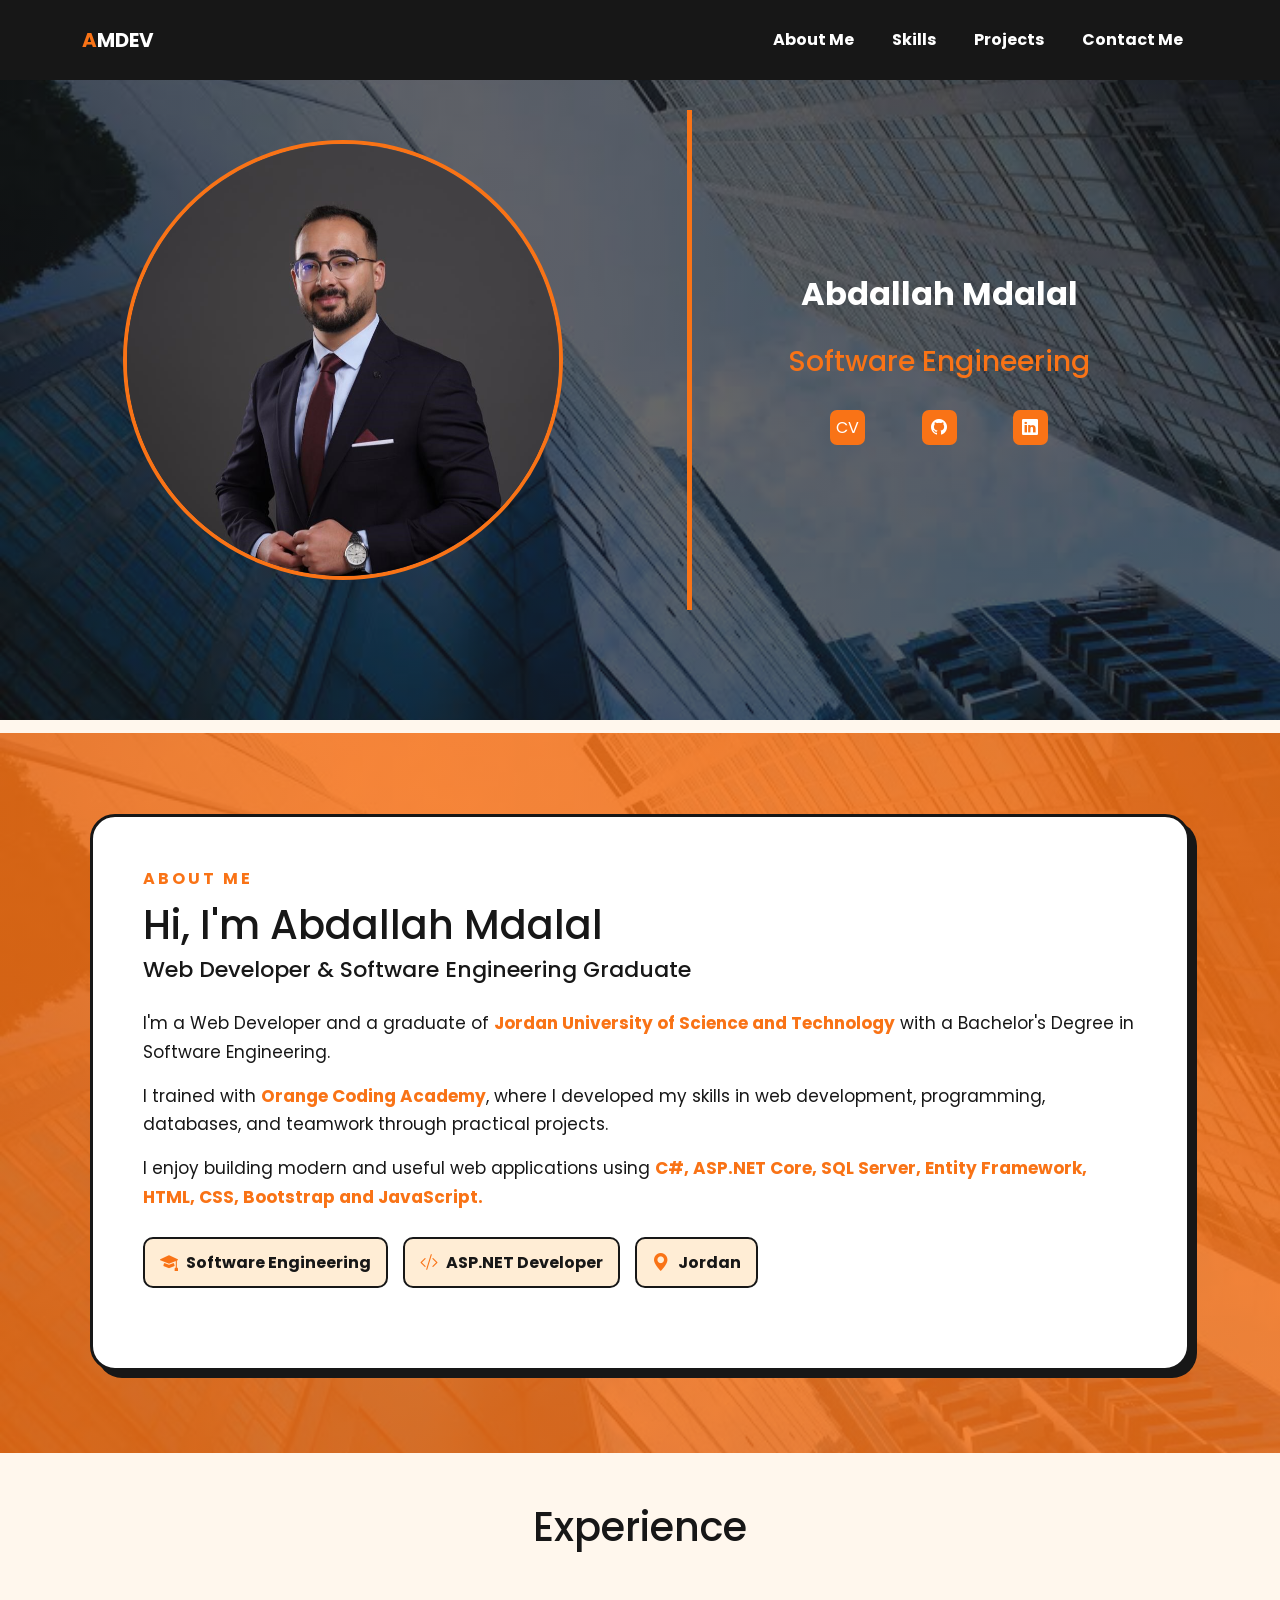
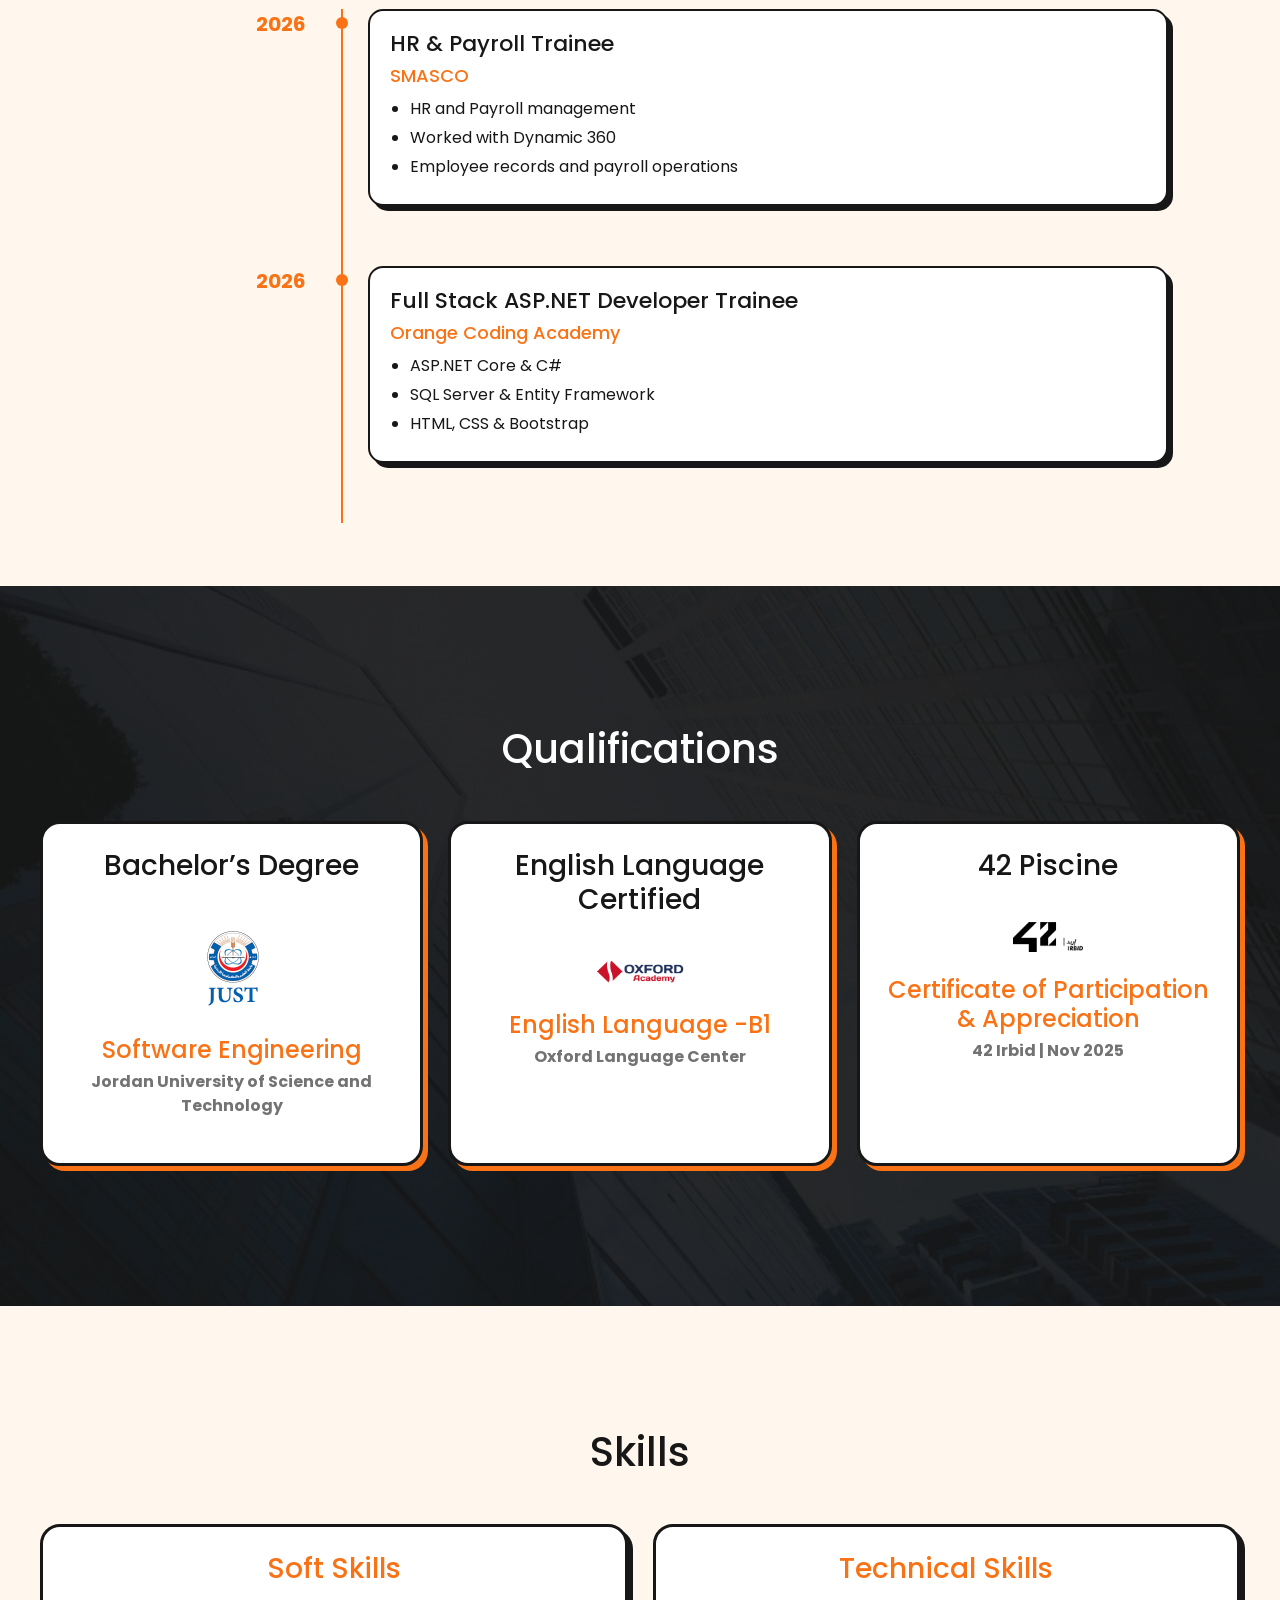
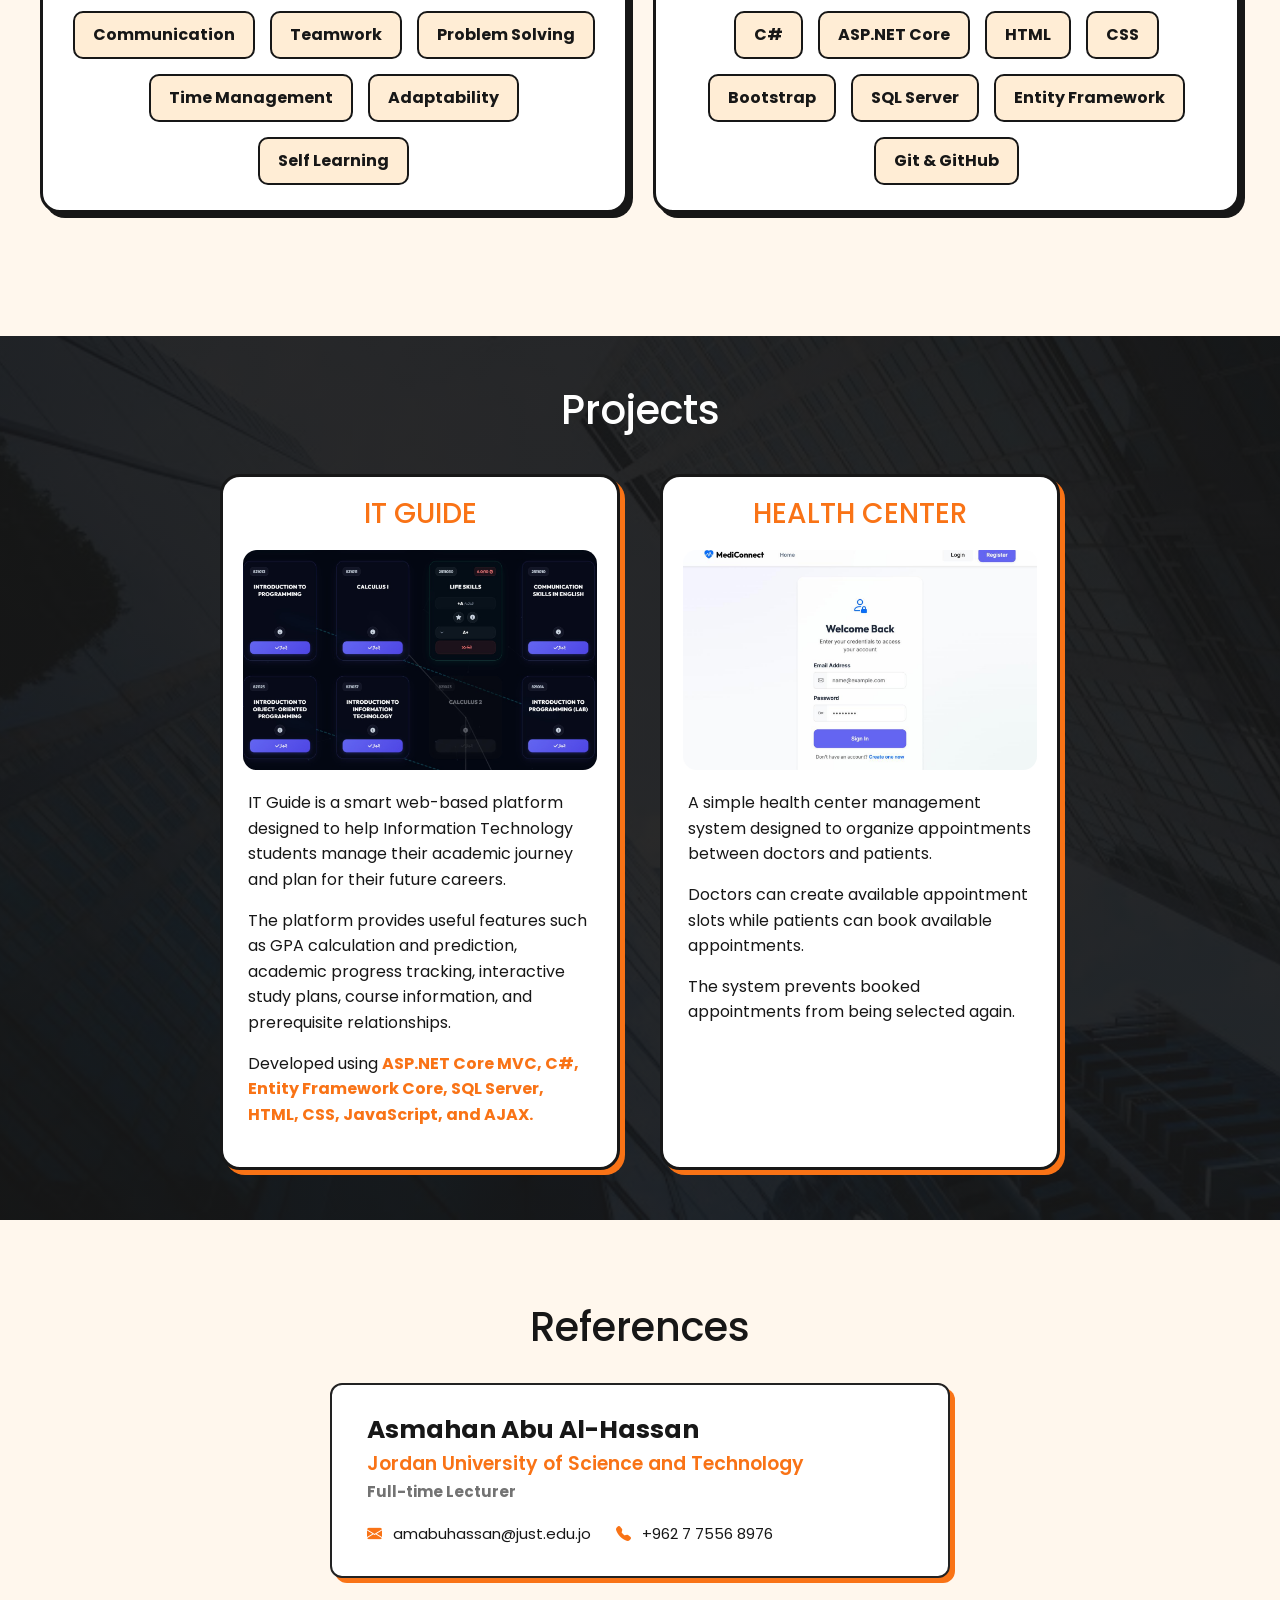
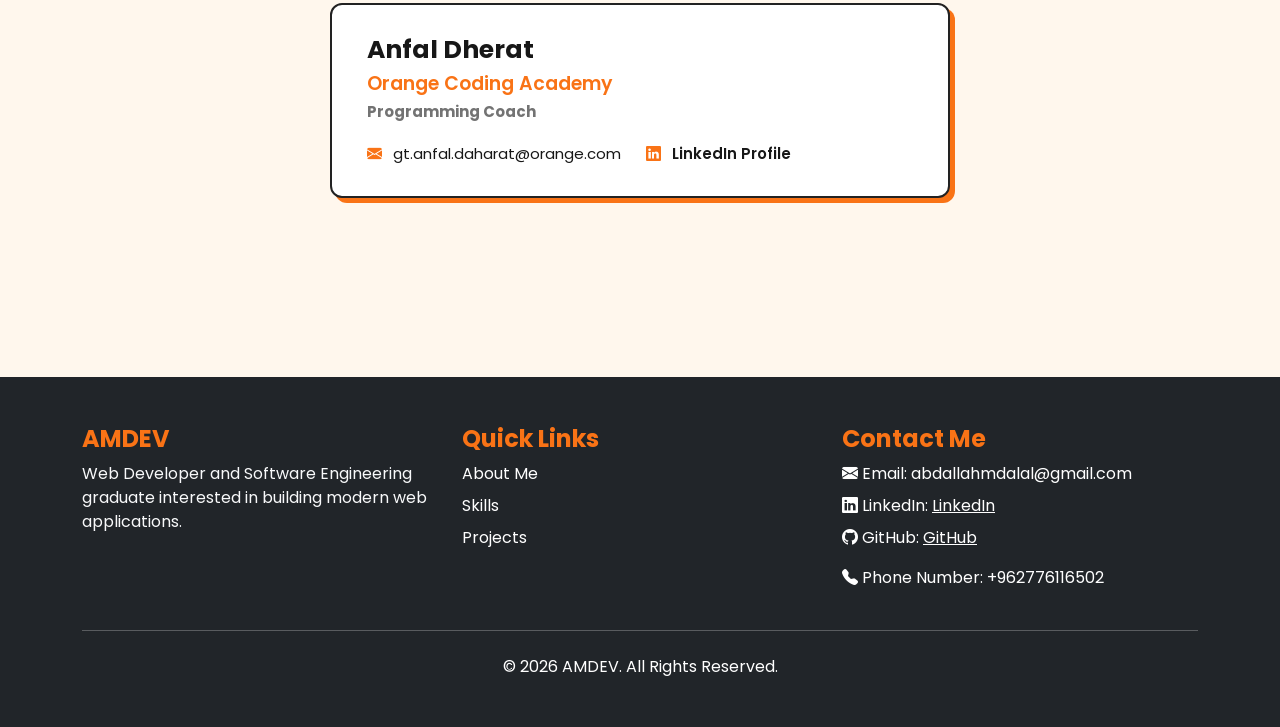
==== commit e1683505: "finalf" ====
--- a/html.html
+++ b/html.html
@@ -28,9 +28,8 @@
             </a>
 
             <!-- Menu Button -->
-            <br>
             <button class="navbar-toggler" type="button" data-bs-toggle="collapse" data-bs-target="#navbarMenu"
-                aria-controls="navbarMenu" aria-expanded="false" aria-label="Toggle navigation">
+                aria-expanded="false">
                 <span class="navbar-toggler-icon"></span>
 
             </button>
@@ -147,18 +146,21 @@
     </section>
     <div class="main2" id="experience">
 
-        <h1>Experience</h1>
-
-        <div class="experience-timeline">
-            <div class="experience-item">
-
-                <div class="experience-date">
-                    2026
-                </div>
-
-                <div class="experience-dot"></div>
-
-                <div class="experience-content">
+    <h1>Experience</h1>
+
+    <div class="experience-timeline">
+
+        <div class="experience-row">
+
+            <div class="experience-date">
+                2026
+            </div>
+
+            <div class="experience-dot"></div>
+
+            <div class="experience-content">
+
+                <div class="experience-card">
 
                     <h3>HR & Payroll Trainee</h3>
 
@@ -174,15 +176,20 @@
 
             </div>
 
-            <div class="experience-item">
-
-                <div class="experience-date">
-                    2026
-                </div>
-
-                <div class="experience-dot"></div>
-
-                <div class="experience-content">
+        </div>
+
+
+        <div class="experience-row">
+
+            <div class="experience-date">
+                2026
+            </div>
+
+            <div class="experience-dot"></div>
+
+            <div class="experience-content">
+
+                <div class="experience-card">
 
                     <h3>Full Stack ASP.NET Developer Trainee</h3>
 
@@ -201,6 +208,8 @@
         </div>
 
     </div>
+
+</div>
 
     <div class="main3 main2">
         <h1 class="whiteheader">Qualifications</h1>
--- a/css.css
+++ b/css.css
@@ -19,15 +19,7 @@
     padding: 20px 0 !important;
 }
 
-nav a {
-    color: white !important;
-    font-weight: bold;
-}
-
 .nav-link-custom {
-    color: white !important;
-    font-weight: bold;
-
     text-decoration: none;
 
     padding: 8px 15px;
@@ -39,8 +31,6 @@
 
 .nav-link-custom:hover {
     background-color: #F97316;
-
-    color: white !important;
 
     transform: translateY(-2px);
 }
@@ -72,9 +62,9 @@
     justify-content: space-evenly;
     align-items: center;
 
-    margin-top: 90px;
-
-    padding: 30px;
+    /* margin-top: 90px;
+
+    padding: 30px; */
 }
 
 .main1>div {
@@ -86,26 +76,18 @@
     flex-direction: column;
 
     align-items: center;
-    height: auto;
     min-height: 500px;
-
     padding: 30px;
 
-    display: flex;
-
     justify-content: center;
     align-items: center;
-
-    overflow-wrap: break-word;
 }
 
 .main1 div img {
     width: 100%;
     height: 100%;
     border-radius: 90%;
-    object-fit: cover;
     border: #F97316 solid 4px;
-    display: block;
 }
 
 .main1 .text1 {
@@ -113,7 +95,7 @@
 }
 
 .main1 .text1 h2 {
-    color: #171717;
+    color: white;
 
     font-weight: bold;
 }
@@ -121,13 +103,6 @@
 .main1 .text1 h3 {
     color: #F97316;
 }
-
-.main1 .text1 p {
-    margin-bottom: 15px;
-}
-
-
-/* HERO SOCIAL BUTTONS */
 
 .main1 .text1 div {
     display: flex;
@@ -200,9 +175,6 @@
     box-shadow: 7px 7px 0px #171717;
 }
 
-.about-content {
-    width: 100%;
-}
 
 .about-subtitle {
     display: inline-block;
@@ -285,158 +257,100 @@
 
     font-size: 18px;
 }
-
-
-.about-btn {
-    display: inline-block;
-
-    background-color: #F97316;
-
-    color: white;
-
-    text-decoration: none;
-
-    font-weight: bold;
-
-    padding: 12px 25px;
-
-    border: 3px solid #171717;
-
-    border-radius: 10px;
-
-    transition: 0.4s;
-}
-
-.about-btn:hover {
-    background-color: #171717;
-
-    color: white;
-
-    transform: translateY(-5px);
-}
-
 
 /* =========================
    EXPERIENCE
 ========================= */
 
 .main2 {
-    margin-top: 1%;
-
     background-color: #FFF7ED;
 
-    min-height: 80vh;
-
-    display: flex;
-
+    min-height: 70vh;
+
+    display: flex;
     flex-direction: column;
 
     justify-content: center;
-
-    align-items: center;
-
-    gap: 40px;
+    align-items: center;
+
+    gap: 50px;
 
     padding: 50px 20px;
 }
 
 .experience-timeline {
-    position: relative;
-
+    width: 80%;
+    margin-left: 10%;
+}
+
+.experience-row {
+    display: flex;
+}
+
+.experience-date {
+    width: 130px;
+
+    text-align: right;
+
+    padding-right: 30px;
+
+    font-size: 20px;
+
+    font-weight: bold;
+
+    color: #F97316;
+}
+
+.experience-dot {
+    width: 12px;
+    height: 12px;
+
+    background-color: #F97316;
+
+    border-radius: 50%;
+
+    margin-top: 8px;
+}
+
+
+.experience-content {
+    border-left: 2px solid #F97316;
+
+    margin-left: -7px;
+
+    padding-left: 25px;
+
+    padding-bottom: 30px;
     width: 100%;
-
-    max-width: 1000px;
-
-    display: flex;
-
-    flex-direction: column;
-
-    gap: 60px;
-}
-
-.experience-timeline::before {
-    content: "";
-
-    position: absolute;
-
-    left: 180px;
-
-    top: 0;
-
-    bottom: 0;
-
-    width: 4px;
-
-    background-color: #F97316;
-}
-
-.experience-item {
-    position: relative;
-
-    display: grid;
-
-    grid-template-columns: 150px 40px 1fr;
-
-    align-items: center;
-
-    min-height: 100px;
-}
-
-.experience-date {
-    text-align: right;
-
-    padding-right: 20px;
-
-    font-size: 20px;
-
-    font-weight: bold;
-
-    color: #F97316;
-}
-
-.experience-dot {
-    width: 22px;
-
-    height: 22px;
-
-    background-color: #F97316;
-
-    border: 4px solid #FFFFFF;
-
-    border-radius: 50%;
-
-    z-index: 2;
-
-    justify-self: center;
-
-    box-shadow: 0 0 0 3px #F97316;
-}
-
-.experience-content {
-    background-color: #FFFFFF;
-
-    padding: 25px;
-
-    border: #171717 solid 3px;
-
-    border-radius: 20px;
-
-    box-shadow: 4px 4px 0px #171717;
-
-    transition: 0.4s;
-}
-
-.experience-content:hover {
-    transform: translateX(5px);
-}
-
-.experience-content h3 {
+    flex: 1;
+}
+
+
+/* المستطيل */
+
+.experience-card {
+    padding: 20px;
+
+    border: 2px solid #171717;
+    border-radius: 15px;
+    box-shadow: 5px 5px 0px #171717;
+    max-width: 800px;
+    min-width: 200px;
+    background-color: white;
+
+    margin-bottom: 30px;
+}
+
+
+/* العناوين */
+
+.experience-card h3 {
     margin: 0 0 8px 0;
 
     font-size: 22px;
 }
 
-.experience-content h4 {
+.experience-card h4 {
     margin: 0 0 10px 0;
 
     font-size: 18px;
@@ -444,13 +358,13 @@
     color: #F97316;
 }
 
-.experience-content ul {
+.experience-card ul {
     margin: 0;
 
     padding-left: 20px;
 }
 
-.experience-content li {
+.experience-card li {
     margin-bottom: 5px;
 }
 
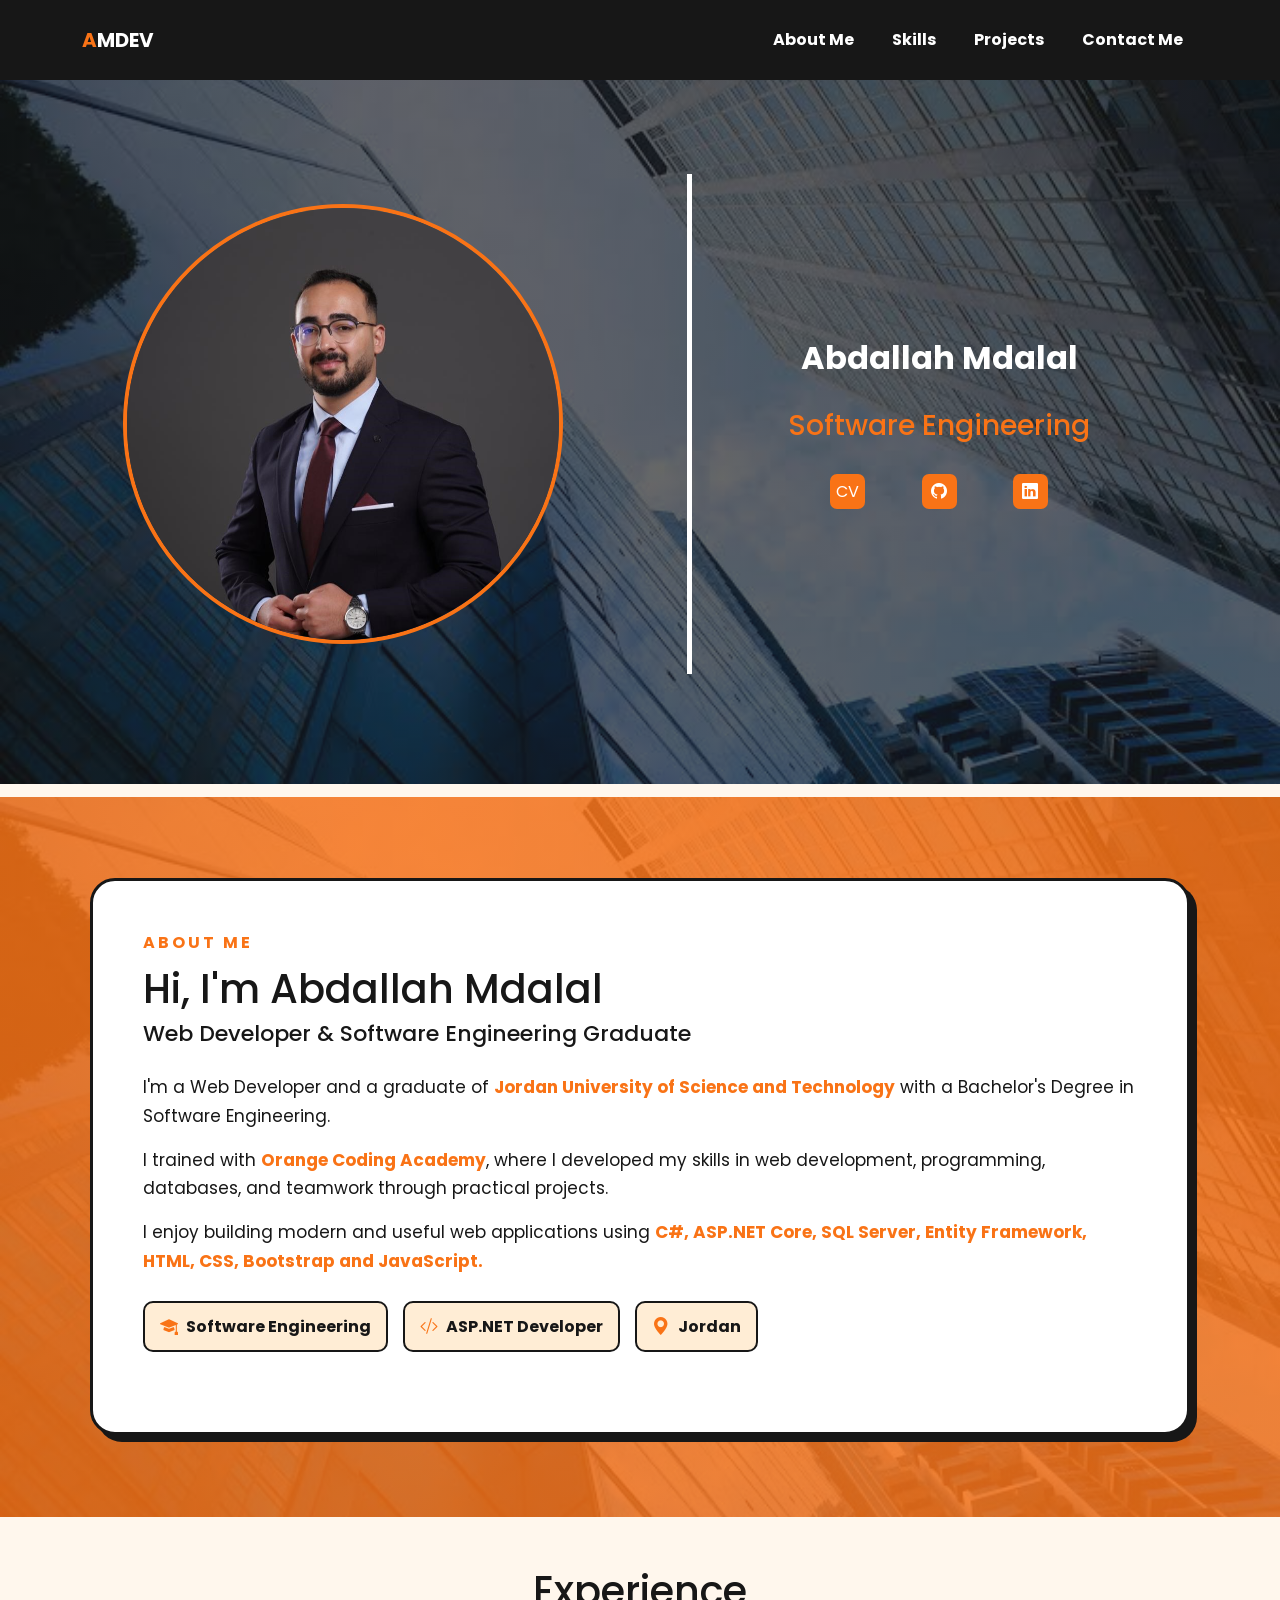
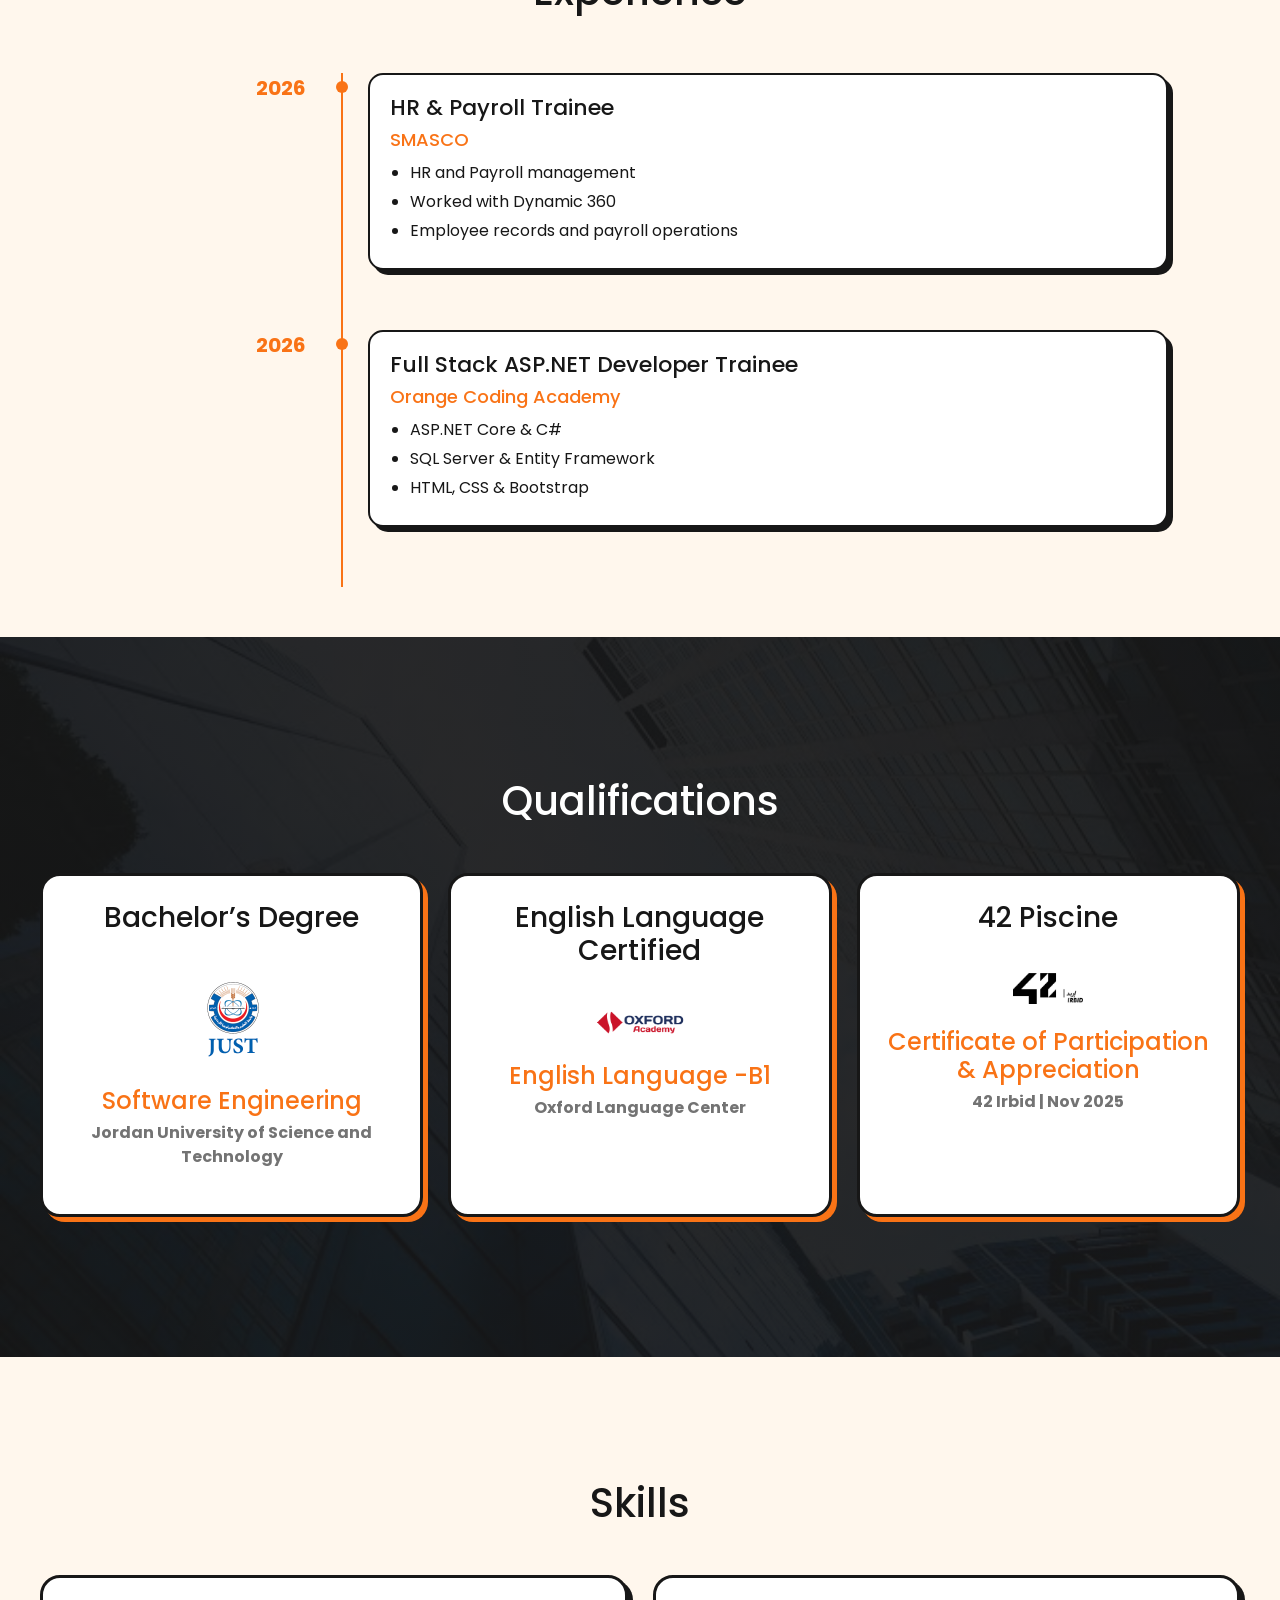
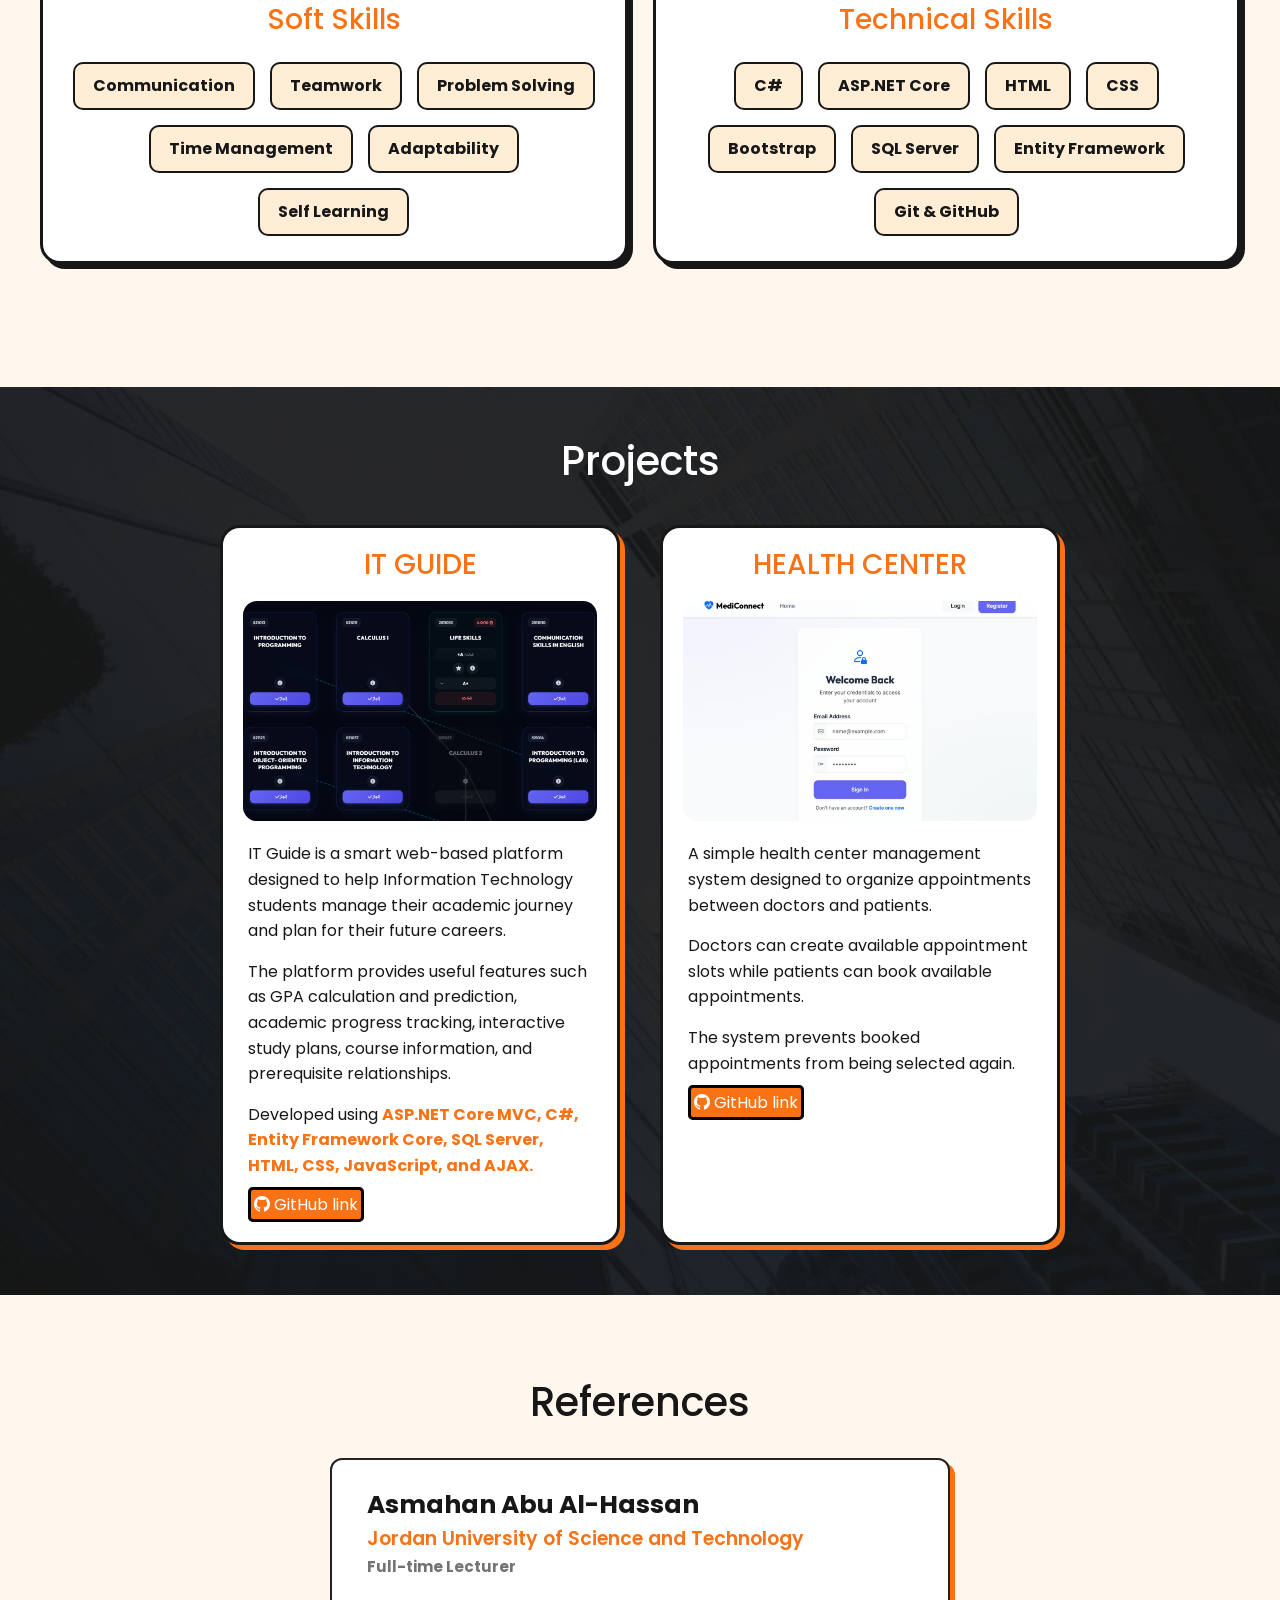
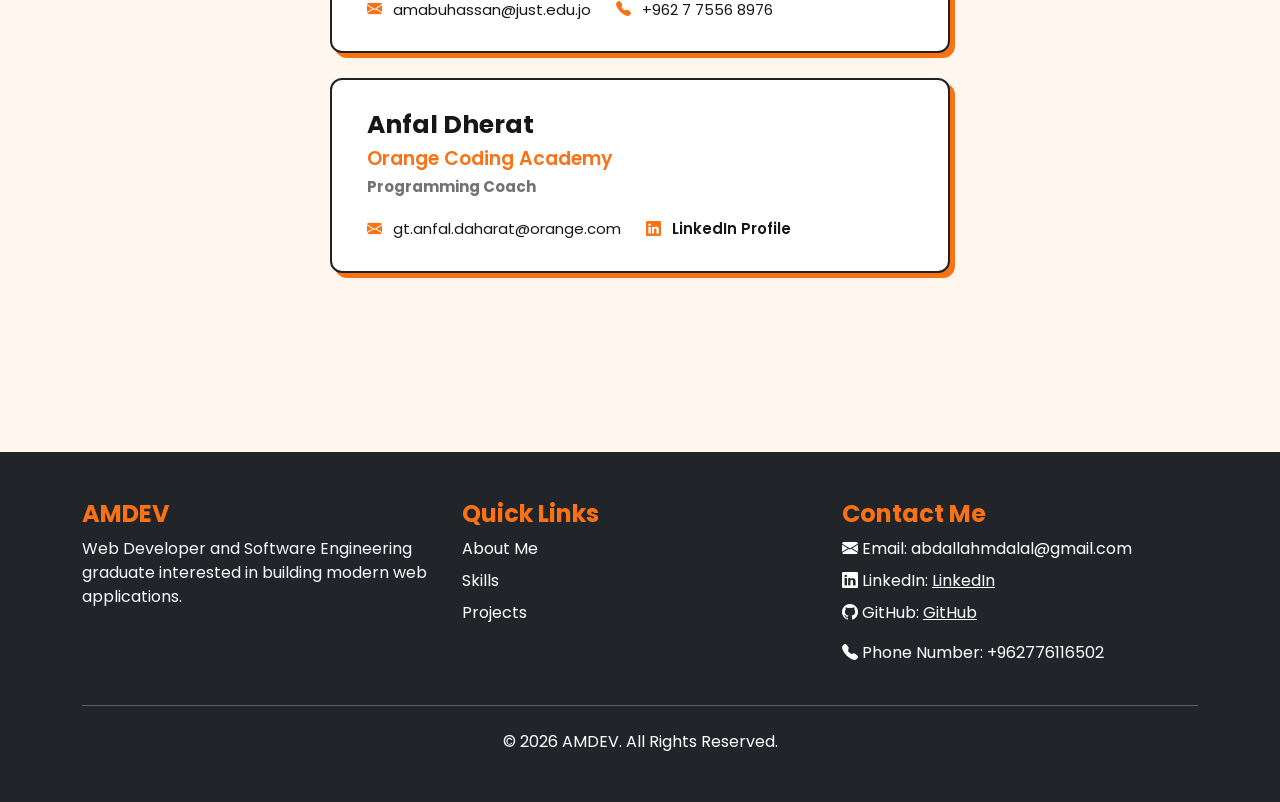
==== commit c181a723: "final2" ====
--- a/html.html
+++ b/html.html
@@ -79,16 +79,16 @@
             <h3>Software Engineering</h3>
             <br>
             <div>
-                <a href="#">CV</a>
-                <a href="#"><i class="bi bi-github"></i></a>
-                <a href="#"><i class="bi bi-linkedin"></i></a>
+                <a href="https://drive.google.com/file/d/1i9PbfNHJF0fFbk-FH7sdeBUijTIAqPIi/view?usp=drive_link" target="_blank">CV</a>
+                <a href="https://github.com/abd3348" target="_blank"><i class="bi bi-github"></i></a>
+                <a href="https://www.linkedin.com/in/abdallah-mdalal-2a2a991b6/" target="_blank"><i class="bi bi-linkedin"></i></a>
             </div>
         </div>
 
     </div>
 
     <!-- About Me -->
-    <section class="about-section" id="Aboutus">
+    <section class="about-section" id="Aboutus"> 
 
         <div class="about-container">
 
@@ -324,6 +324,7 @@
                                 SQL Server, HTML, CSS, JavaScript, and AJAX.
                             </strong>
                         </p>
+                        <a href="https://github.com/aboodhq03/IT_Gied.git" target="_blank"><i class="bi bi-github"></i> GitHub link</a>
                     </div>
 
                 </div>
@@ -355,6 +356,7 @@
                             The system prevents booked appointments from being
                             selected again.
                         </p>
+                        <a href="https://github.com/aboodhq03/IT_Gied.git" target="_blank"><i class="bi bi-github"></i> GitHub link</a>
                     </div>
 
                 </div>
--- a/css.css
+++ b/css.css
@@ -46,6 +46,7 @@
 ========================= */
 
 .main1 {
+    margin-top: 5%;
     background-image:
         linear-gradient(rgba(23, 23, 23, 0.65),
             rgba(23, 23, 23, 0.65)),
@@ -91,7 +92,7 @@
 }
 
 .main1 .text1 {
-    border-left: 5px solid #F97316;
+    border-left: 5px solid white;
 }
 
 .main1 .text1 h2 {
@@ -285,6 +286,7 @@
 
 .experience-row {
     display: flex;
+    /* flex-direction: row; */
 }
 
 .experience-date {
@@ -373,8 +375,6 @@
 ========================= */
 
 .main3 {
-    margin-top: 1%;
-
     background-image:
         linear-gradient(rgba(23, 23, 23, 0.92),
             rgba(23, 23, 23, 0.92)),
@@ -397,8 +397,6 @@
     align-items: center;
 
     gap: 40px;
-
-    padding: 50px 20px;
 }
 
 .main3>h2 {
@@ -414,8 +412,6 @@
 
     justify-content: center;
 
-    align-items: stretch;
-
     gap: 25px;
 
     width: 100%;
@@ -471,18 +467,6 @@
     font-weight: bold;
 
     color: #737373;
-}
-
-.sup2 ul {
-    text-align: left;
-
-    width: 100%;
-
-    padding-left: 20px;
-}
-
-.sup2 li {
-    margin-bottom: 10px;
 }
 
 .main4 {
@@ -665,6 +649,16 @@
     color: #F97316;
 }
 
+.projectbody div a{
+    color: white;
+    background-color: #F97316;
+    padding: 3px;
+    width: 3%;
+    border-radius: 5px;
+    text-decoration: none;
+    border: black solid 3px ;
+}
+
 .whiteheader {
     color: white !important;
 }
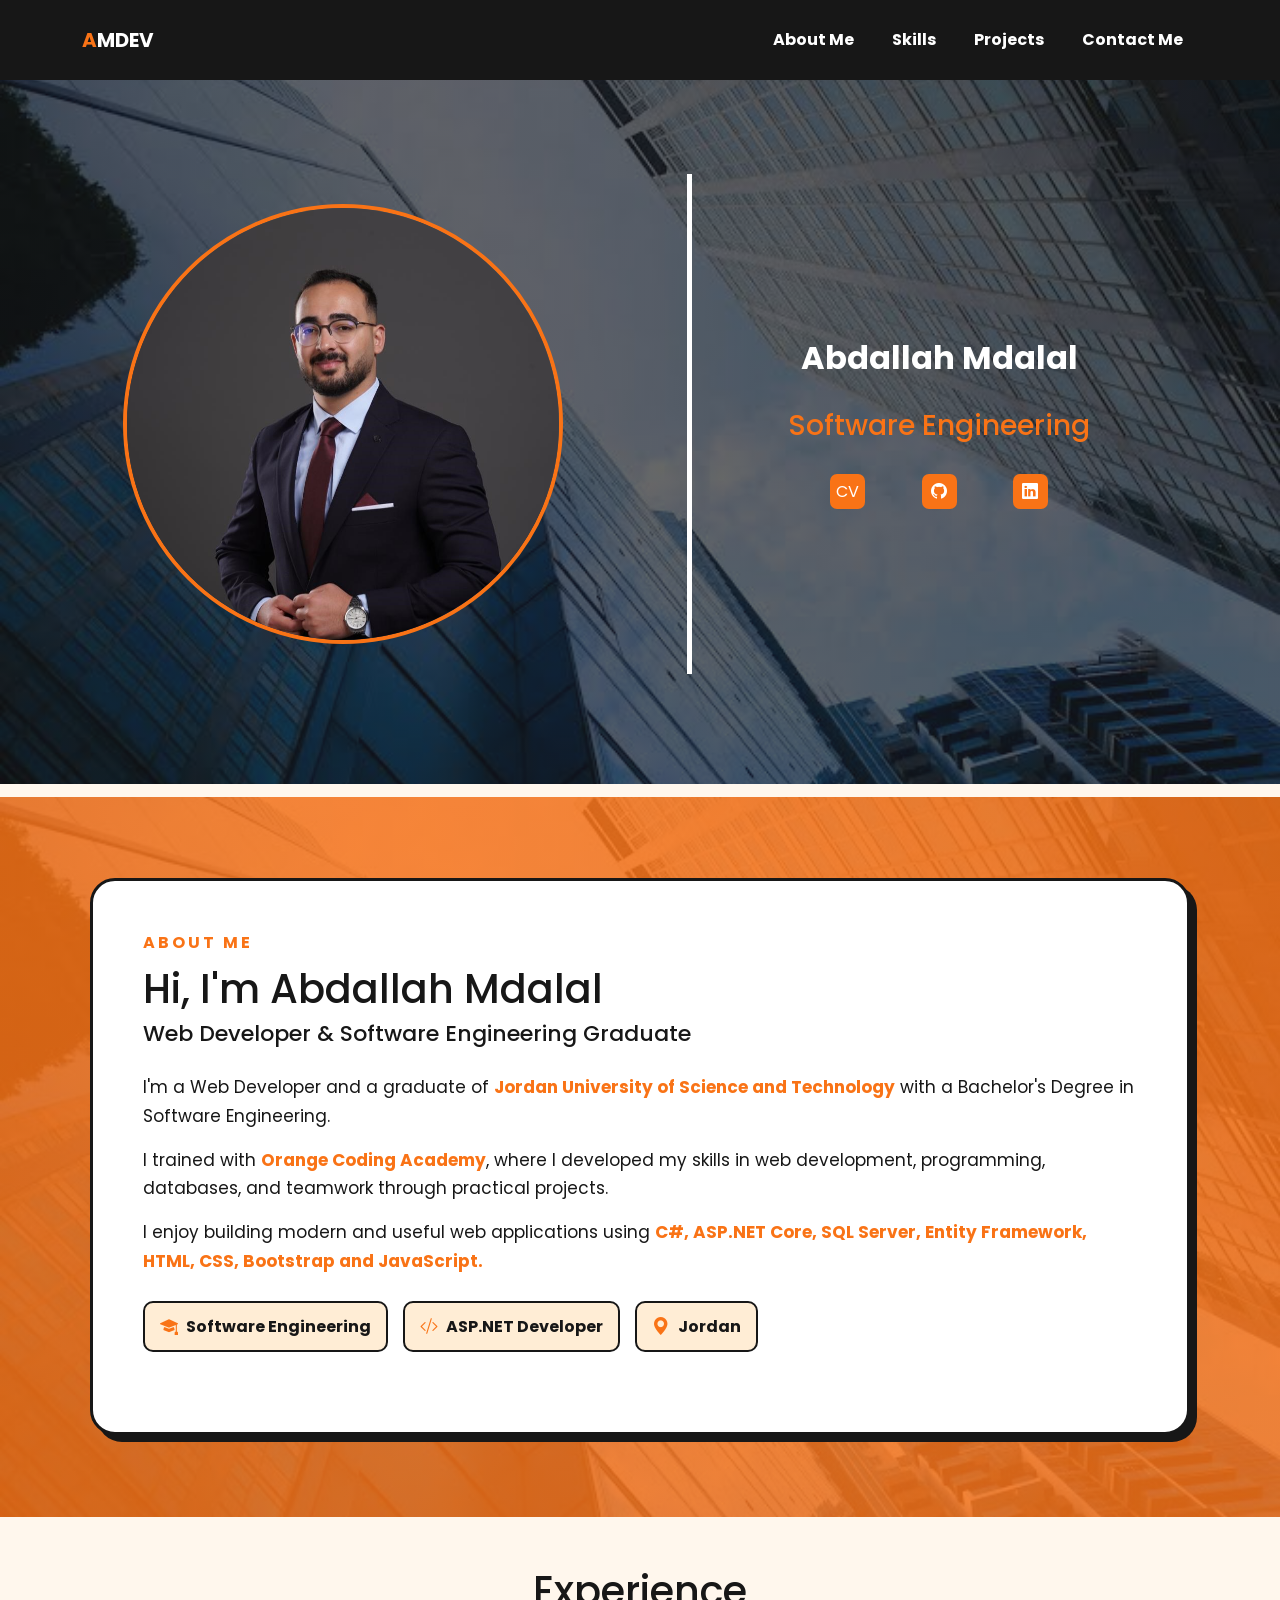
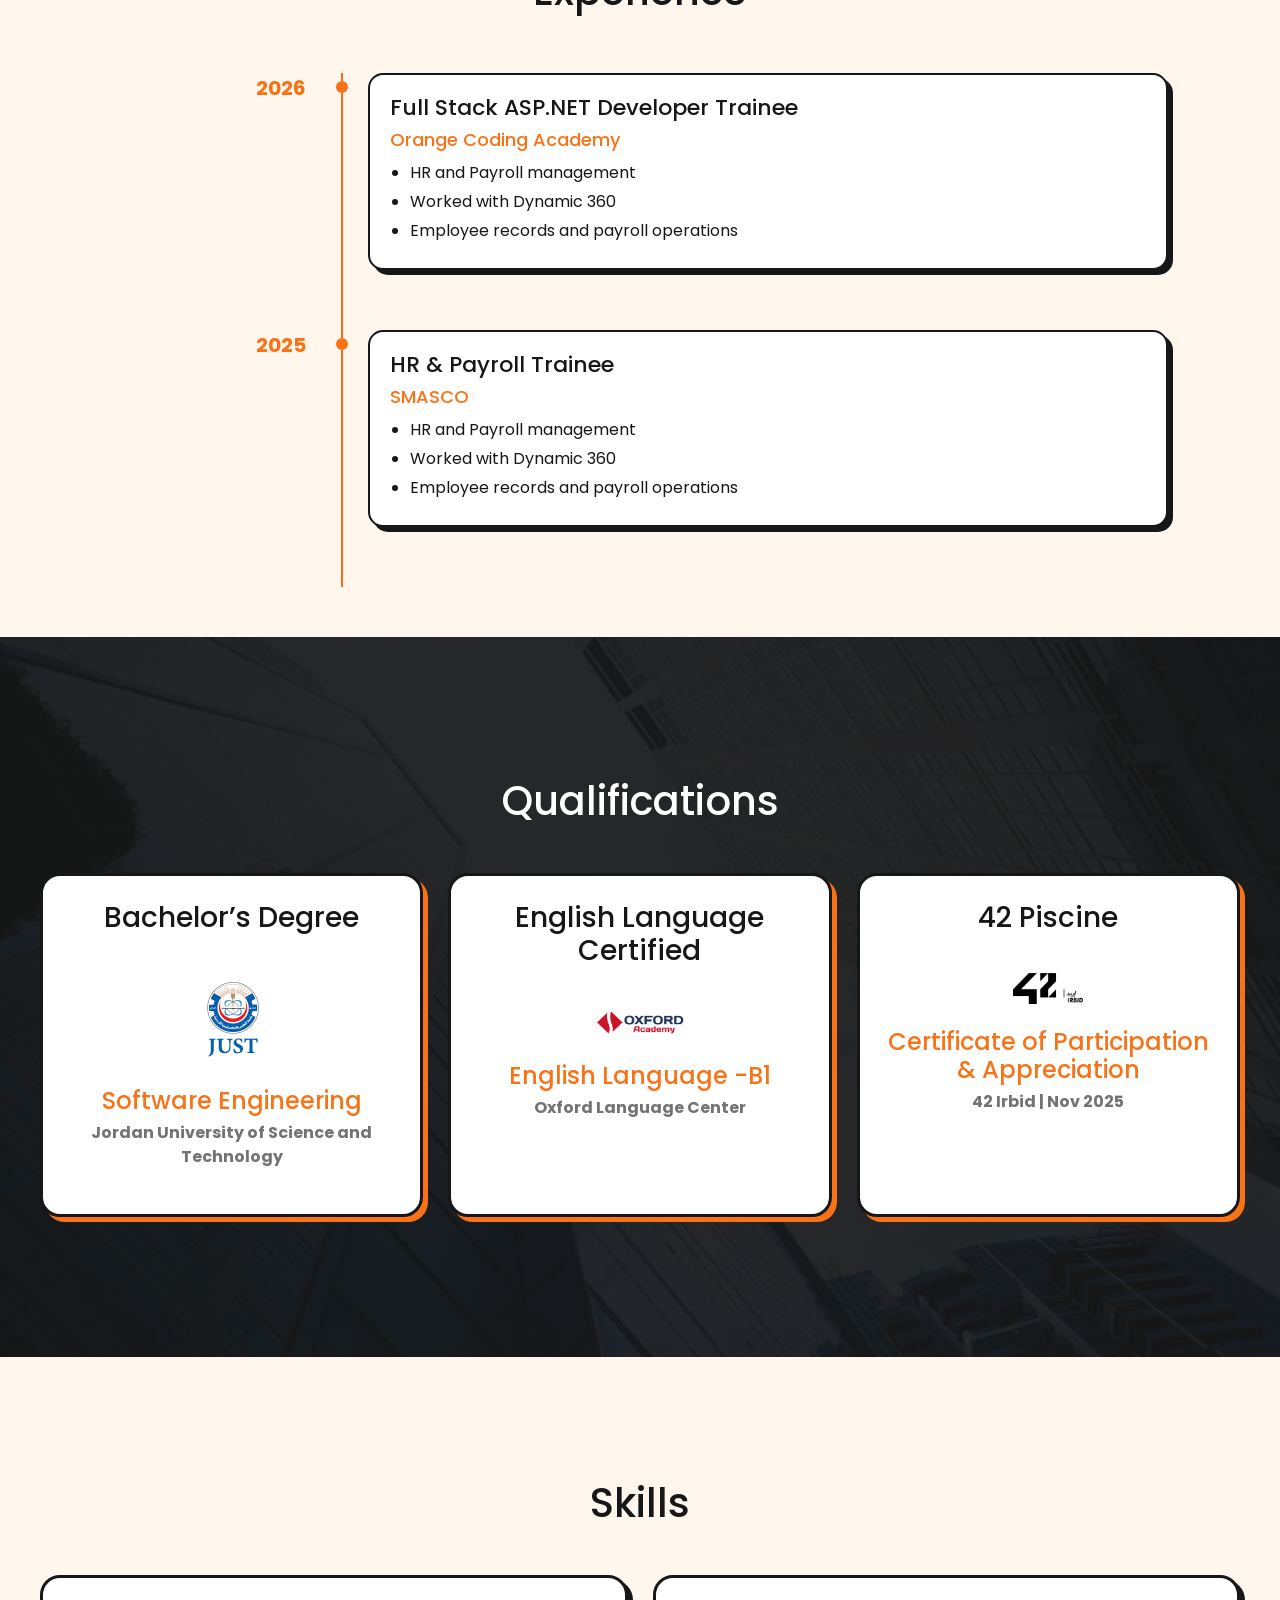
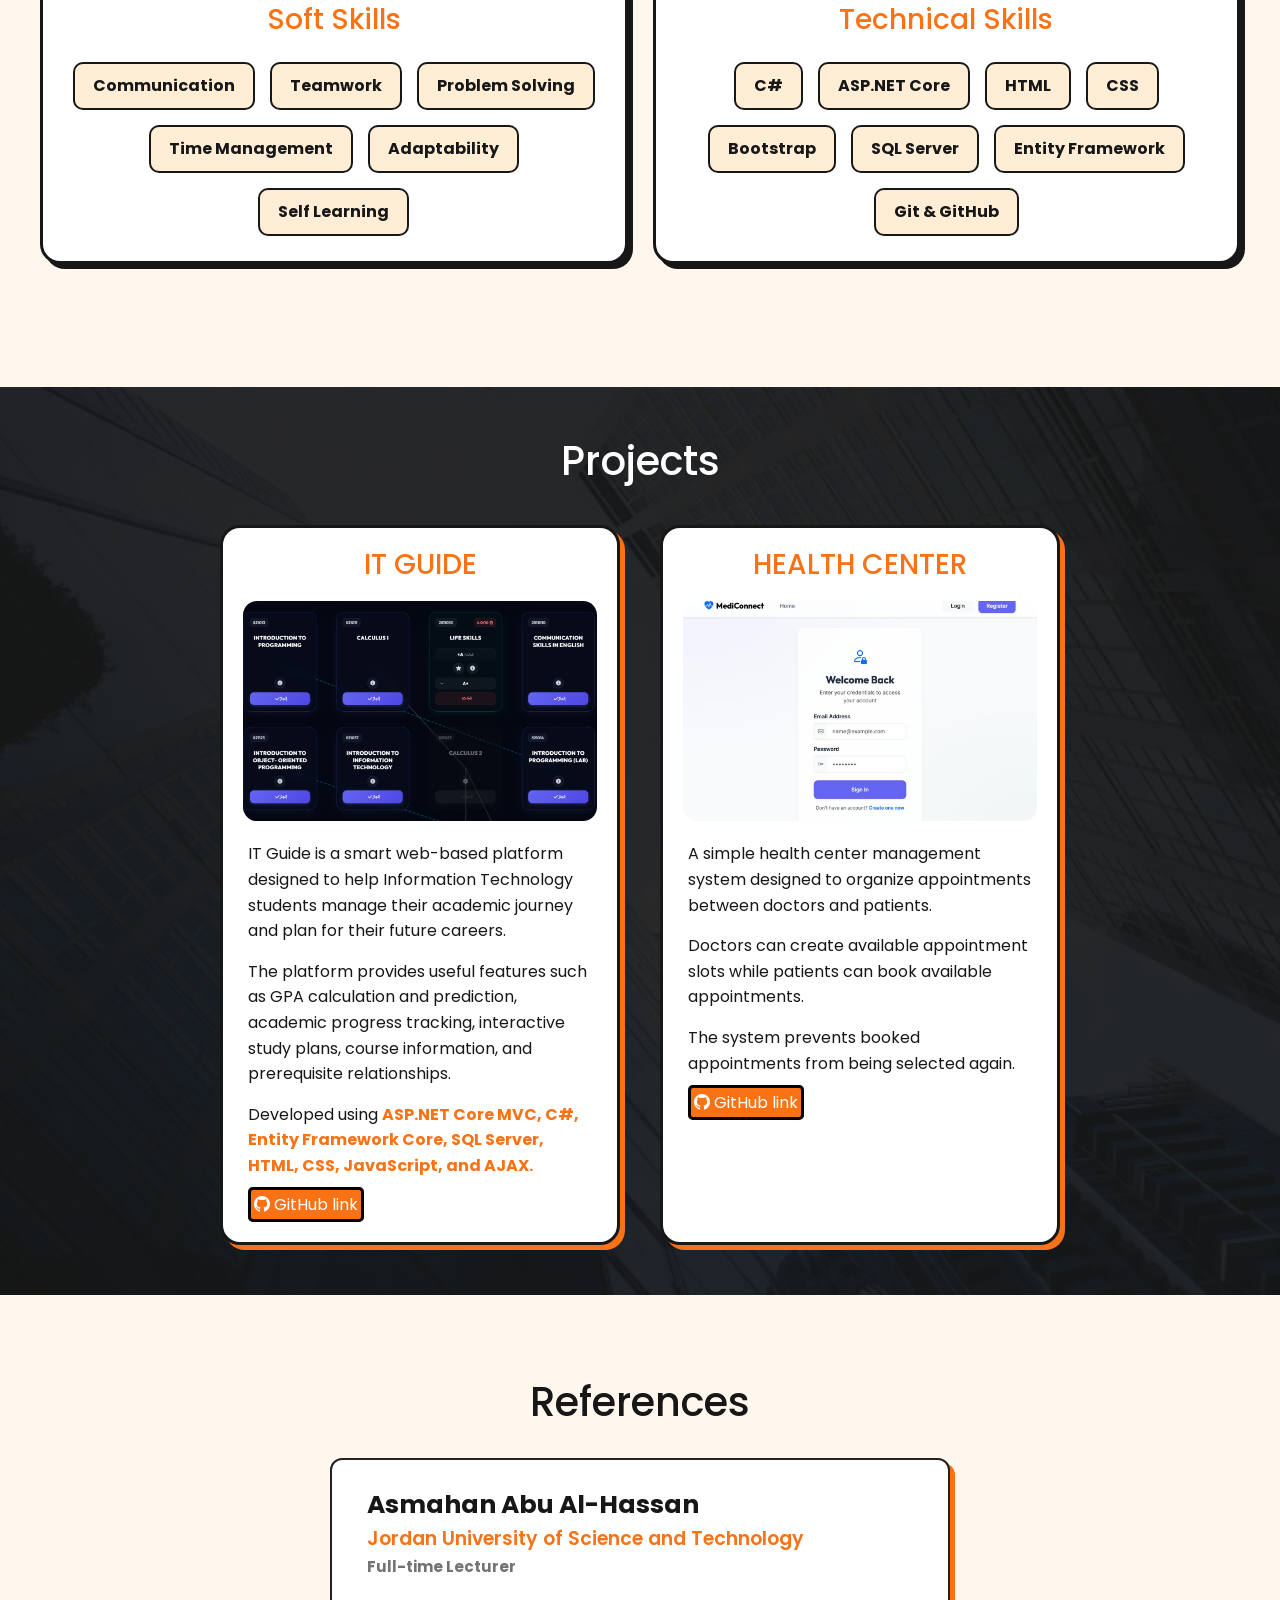
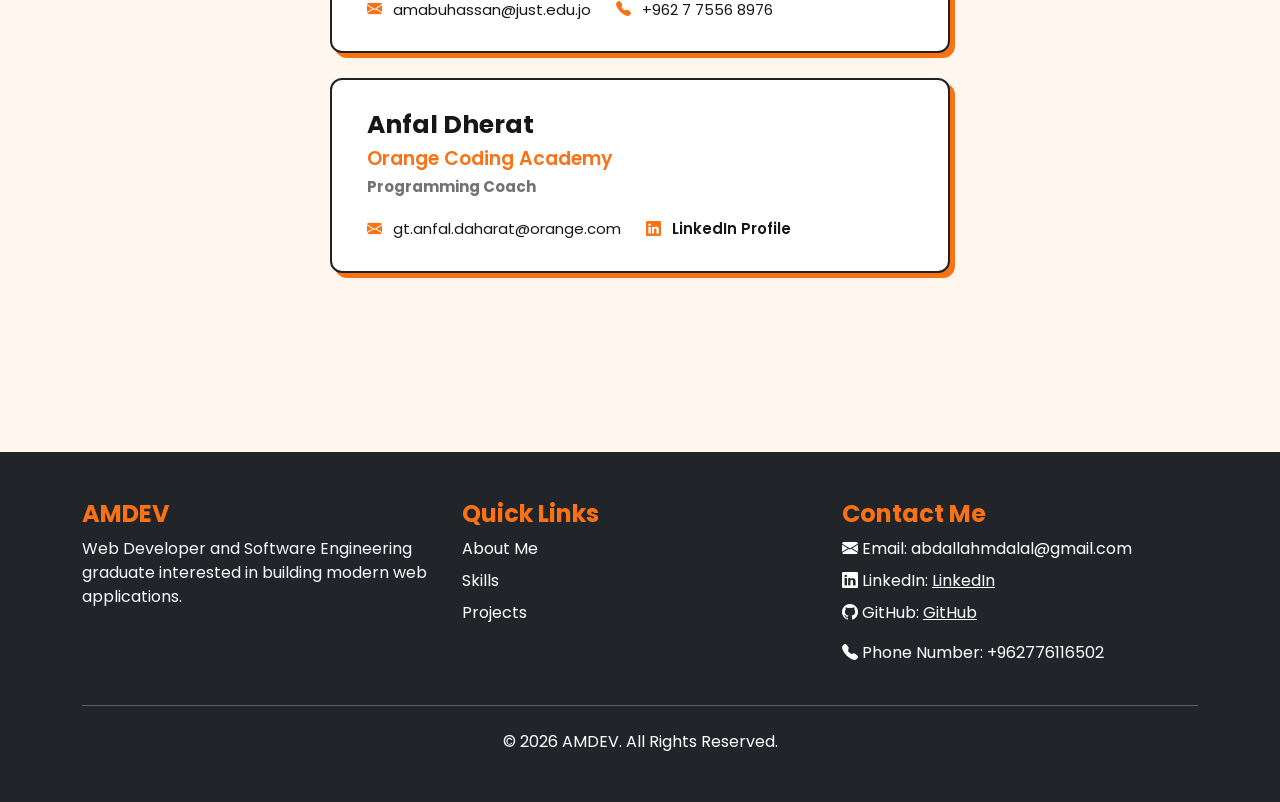
==== commit ee9f67b4: "final2" ====
--- a/html.html
+++ b/html.html
@@ -162,9 +162,9 @@
 
                 <div class="experience-card">
 
-                    <h3>HR & Payroll Trainee</h3>
-
-                    <h4>SMASCO</h4>
+                    <h3>Full Stack ASP.NET Developer Trainee</h3>
+
+                    <h4>Orange Coding Academy</h4>
 
                     <ul>
                         <li>HR and Payroll management</li>
@@ -182,7 +182,7 @@
         <div class="experience-row">
 
             <div class="experience-date">
-                2026
+                2025
             </div>
 
             <div class="experience-dot"></div>
@@ -191,14 +191,14 @@
 
                 <div class="experience-card">
 
-                    <h3>Full Stack ASP.NET Developer Trainee</h3>
-
-                    <h4>Orange Coding Academy</h4>
+                    <h3>HR & Payroll Trainee</h3>
+
+                    <h4>SMASCO</h4>
 
                     <ul>
-                        <li>ASP.NET Core & C#</li>
-                        <li>SQL Server & Entity Framework</li>
-                        <li>HTML, CSS & Bootstrap</li>
+                        <li>HR and Payroll management</li>
+                        <li>Worked with Dynamic 360</li>
+                        <li>Employee records and payroll operations</li>
                     </ul>
 
                 </div>
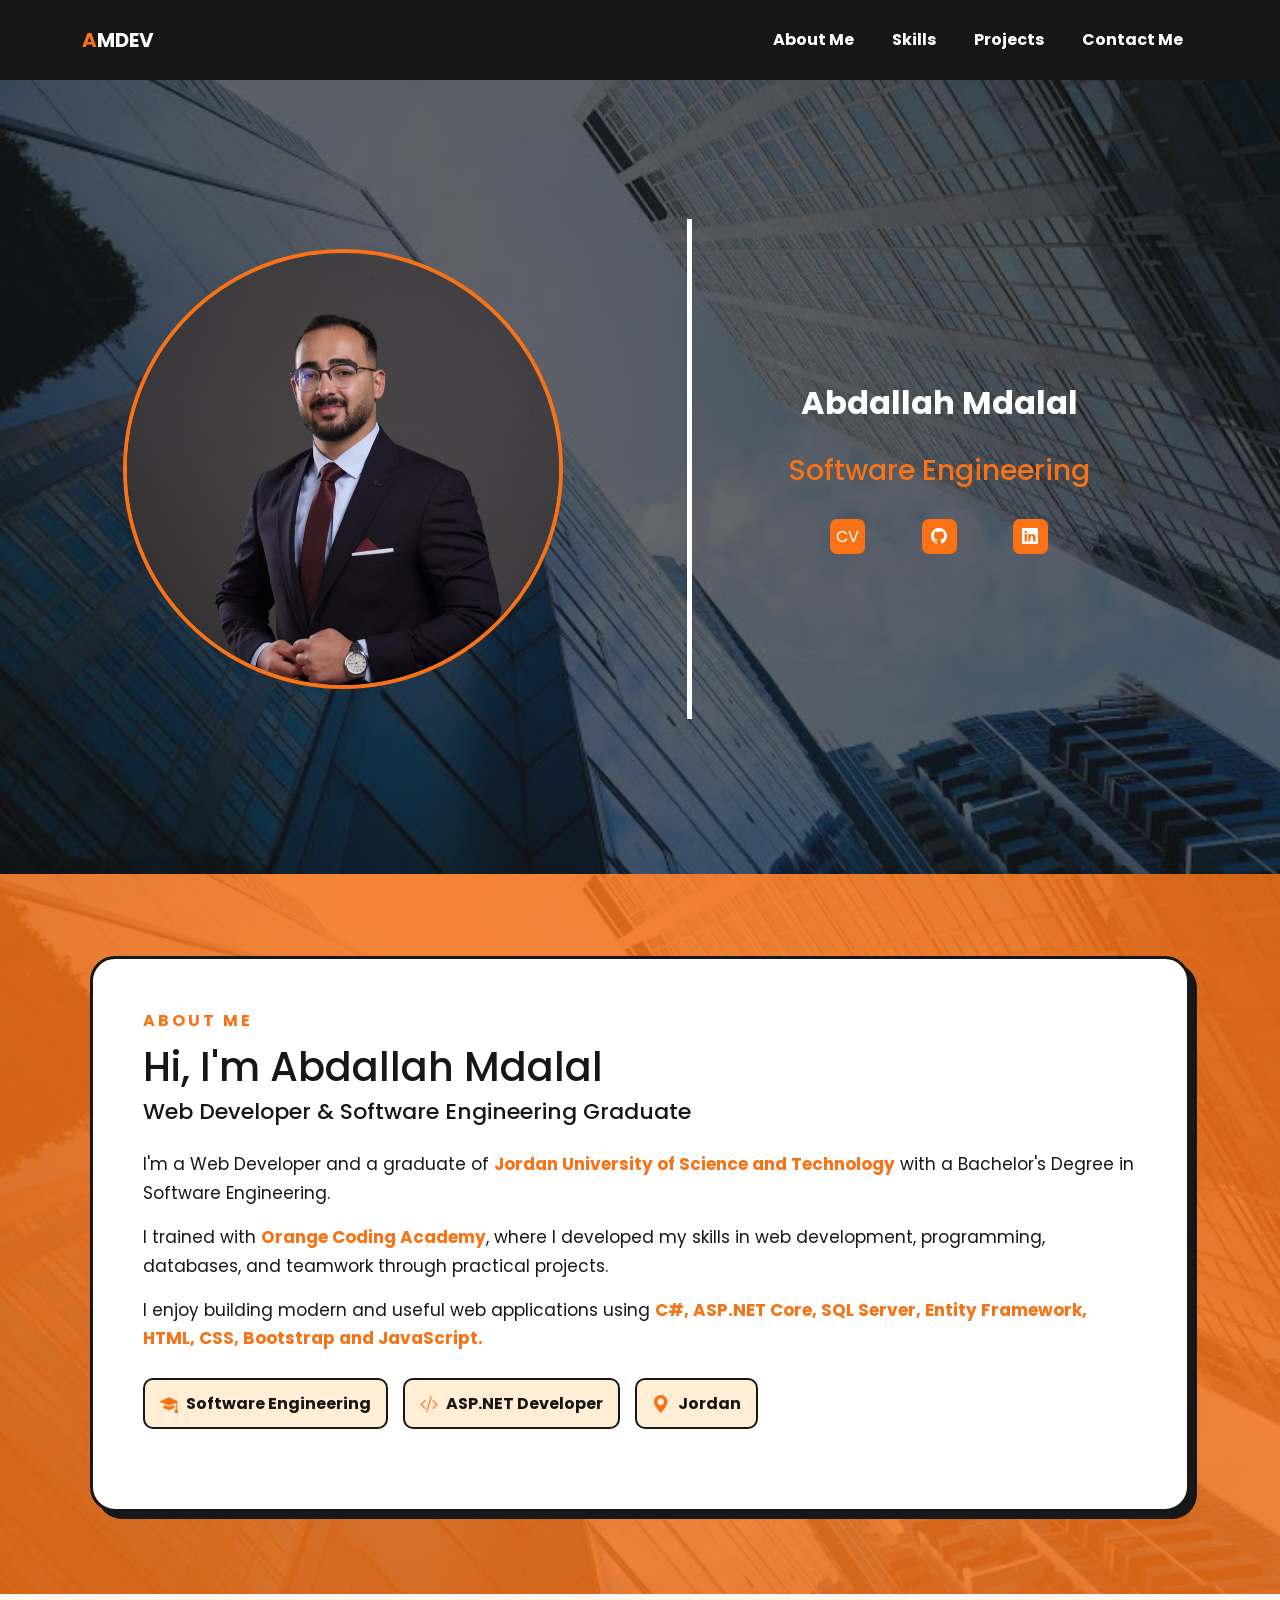
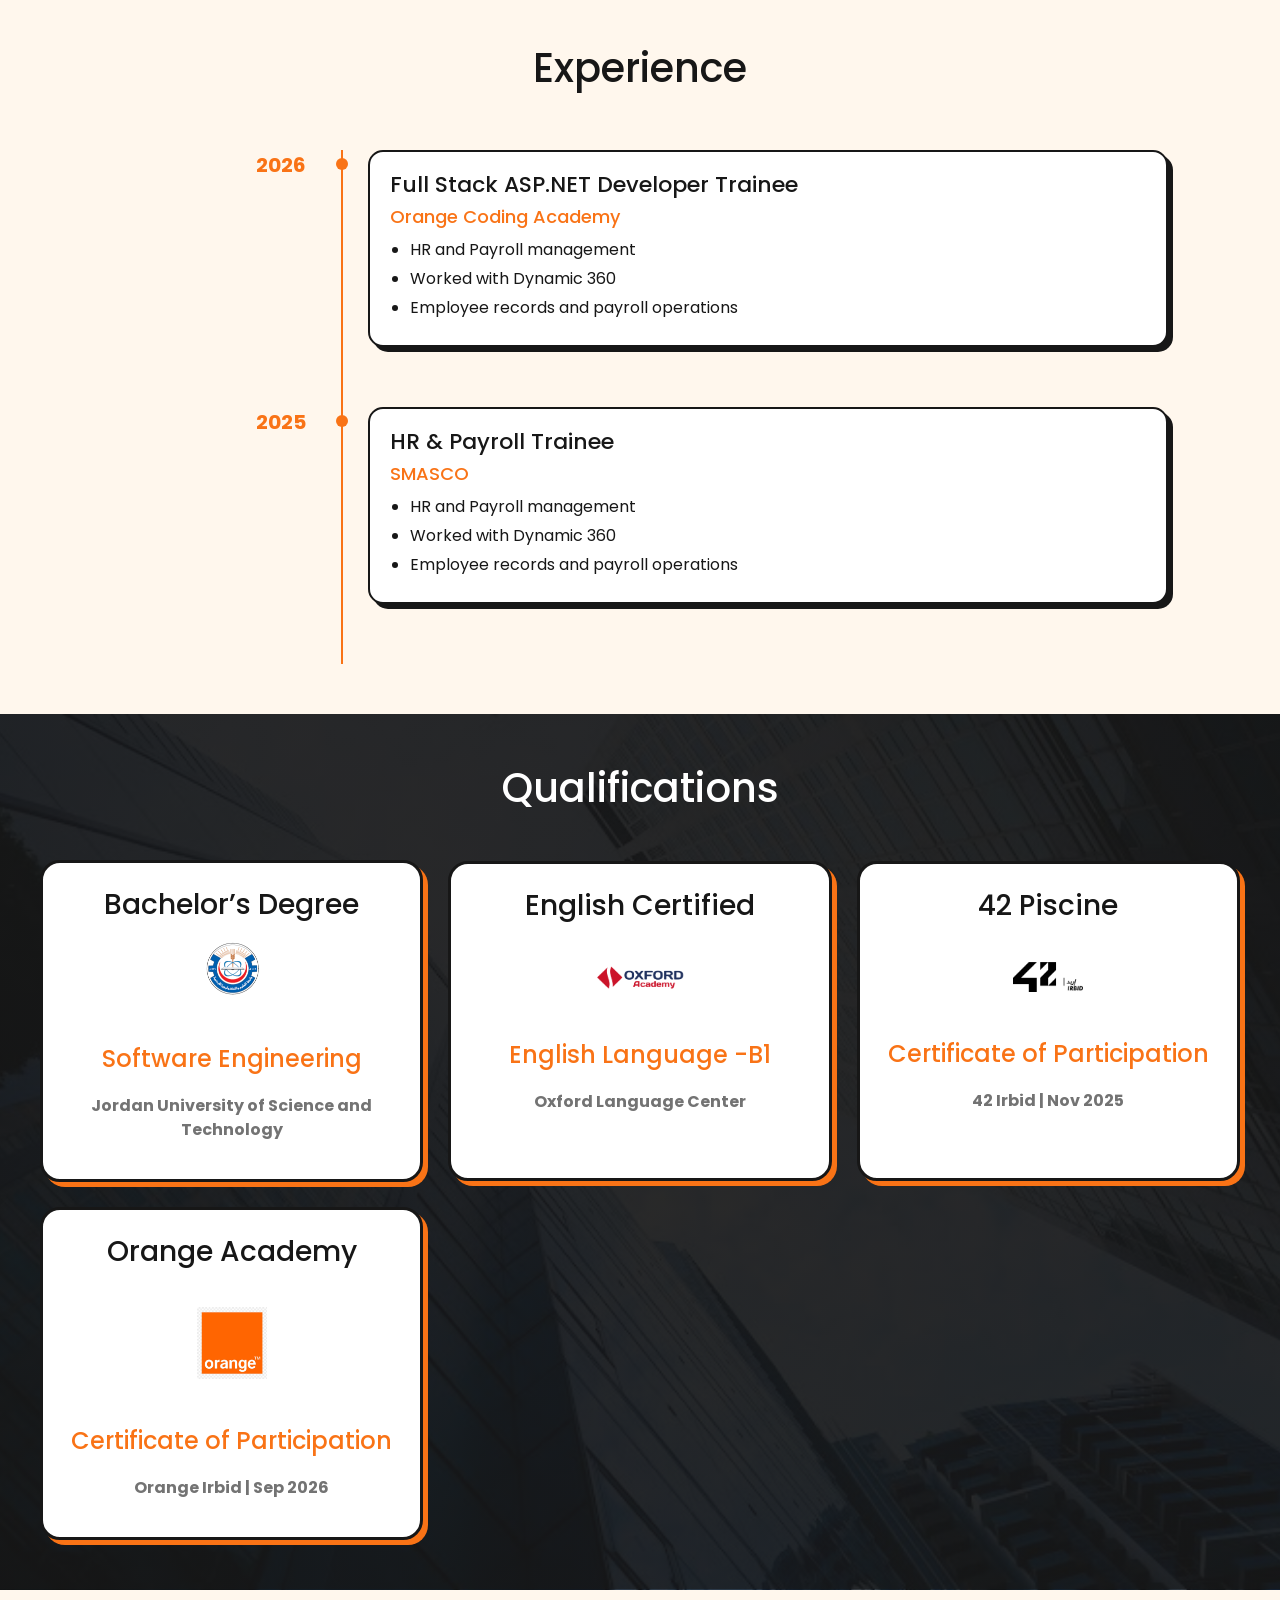
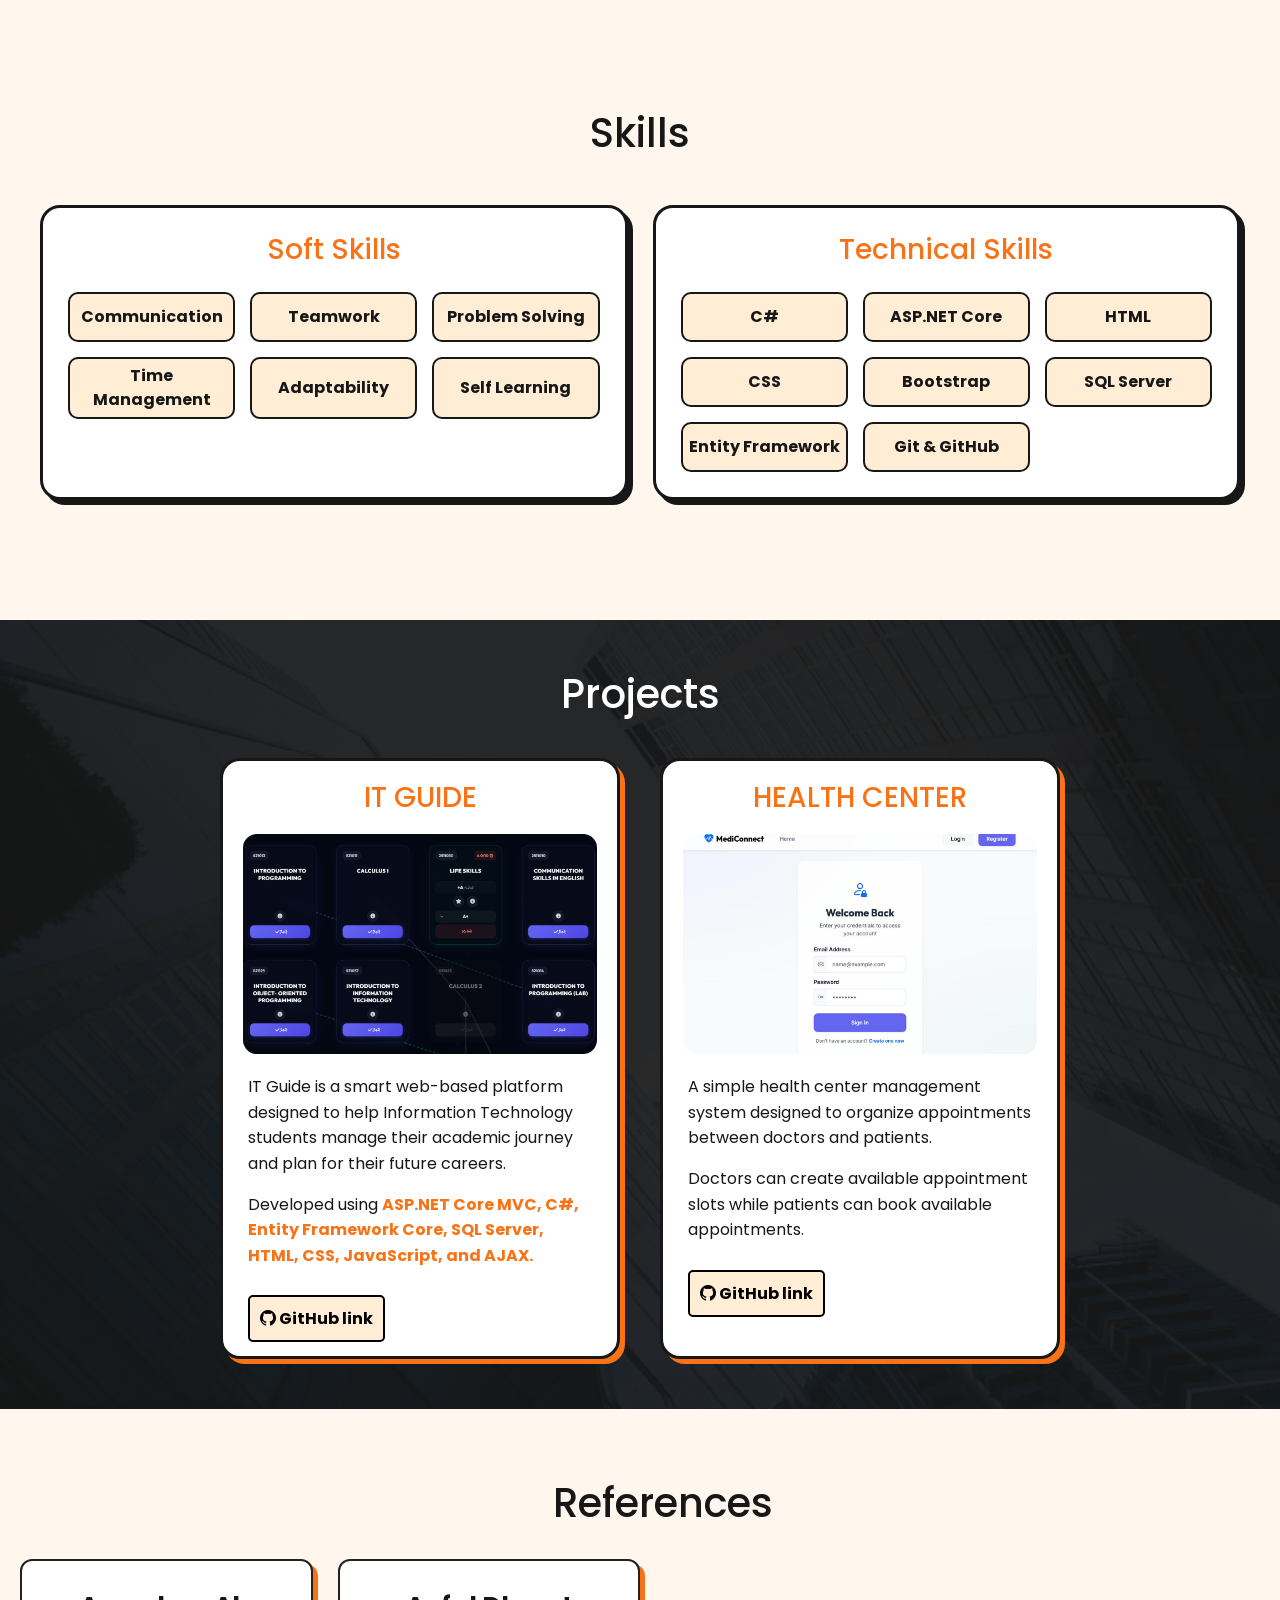
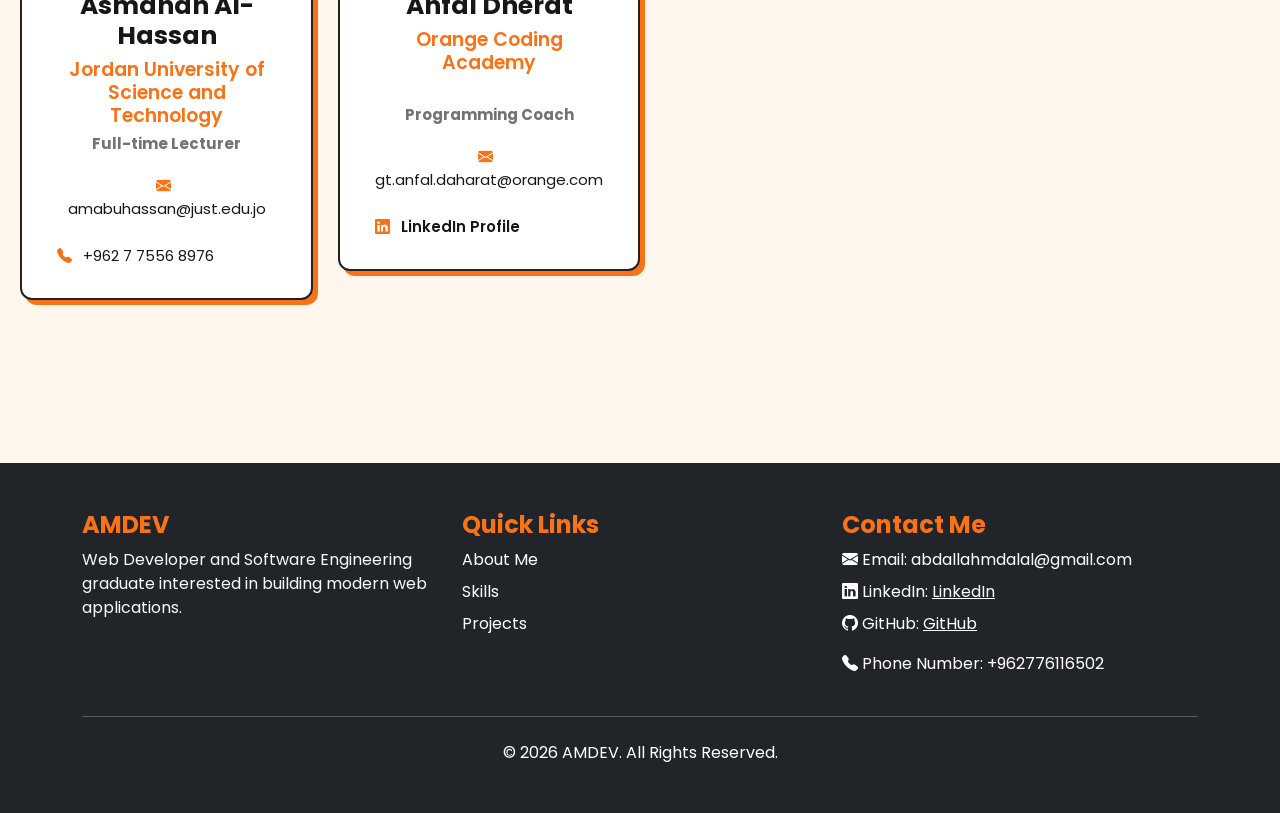
==== commit 76260ece: "final33" ====
--- a/html.html
+++ b/html.html
@@ -9,9 +9,7 @@
     <script src="https://cdn.jsdelivr.net/npm/bootstrap@5.3.8/dist/js/bootstrap.bundle.min.js"></script>
     <link href="https://cdn.jsdelivr.net/npm/bootstrap@5.3.8/dist/css/bootstrap.min.css" rel="stylesheet">
     <link rel="stylesheet" href="https://cdn.jsdelivr.net/npm/bootstrap-icons@1.13.1/font/bootstrap-icons.min.css">
-    <link href="css.css" rel="stylesheet">
-    <link rel="preconnect" href="https://fonts.googleapis.com">
-    <link rel="preconnect" href="https://fonts.gstatic.com" crossorigin>
+    <link href="css.css" rel="stylesheet"> 
     <link href="https://fonts.googleapis.com/css2?family=Poppins:wght@400;700&display=swap" rel="stylesheet">
 </head>
 
@@ -220,32 +218,46 @@
             <div class="sup2">
 
                 <h3>Bachelor’s Degree</h3>
+                
+                <img src="download.png" width="90px">
+                <br><br>
+                <h4>Software Engineering</h4>
+
+                <p>Jordan University of Science and Technology</p>
+            </div>
+
+            <div class="sup2">
+
+                <h3>English Certified</h3>
                 <br>
-                <img src="download.png" width="90px">
+                <img src="oxford-jordan-logo-horizontal-2048x713.png" width="90px">
+                <br><br>
+                <h4>English Language -B1</h4>
+
+                <p>Oxford Language Center</p>
+            </div>
+
+            <div class="sup2">
+
+                <h3>42 Piscine</h3>
                 <br>
-                <h4>Software Engineering</h4>
-
-                <p>Jordan University of Science and Technology</p>
-            </div>
-
+                <img src="42-Irbid-Logo-Variations_Horizontal-768x333.jpg" width="70px">
+                <br><br>
+                <h4>Certificate of Participation</h4>
+
+                <p>42 Irbid | Nov 2025</p>
+            
+
+                
+            </div>
             <div class="sup2">
-
-                <h3>English Language Certified</h3><br>
-                <img src="oxford-jordan-logo-horizontal-2048x713.png" width="90px">
+                <h3>Orange Academy</h3>
                 <br>
-                <h4>English Language -B1</h4>
-
-                <p>Oxford Language Center</p>
-            </div>
-
-            <div class="sup2">
-
-                <h3>42 Piscine</h3><br>
-                <img src="42-Irbid-Logo-Variations_Horizontal-768x333.jpg" width="70px">
-                <br>
-                <h4>Certificate of Participation & Appreciation</h4>
-
-                <p>42 Irbid | Nov 2025</p>
+                <img src="images (1).jpg" width="70px">
+                <br><br>
+                <h4>Certificate of Participation</h4>
+
+                <p>Orange Irbid | Sep 2026</p>
             </div>
         </div>
     </div>
@@ -312,18 +324,13 @@
                         </p>
 
                         <p>
-                            The platform provides useful features such as GPA calculation
-                            and prediction, academic progress tracking, interactive study
-                            plans, course information, and prerequisite relationships.
-                        </p>
-
-                        <p>
                             Developed using
                             <strong>
                                 ASP.NET Core MVC, C#, Entity Framework Core,
                                 SQL Server, HTML, CSS, JavaScript, and AJAX.
                             </strong>
                         </p>
+                        <br>
                         <a href="https://github.com/aboodhq03/IT_Gied.git" target="_blank"><i class="bi bi-github"></i> GitHub link</a>
                     </div>
 
@@ -351,11 +358,7 @@
                             Doctors can create available appointment slots while
                             patients can book available appointments.
                         </p>
-
-                        <p>
-                            The system prevents booked appointments from being
-                            selected again.
-                        </p>
+                        <br>
                         <a href="https://github.com/aboodhq03/IT_Gied.git" target="_blank"><i class="bi bi-github"></i> GitHub link</a>
                     </div>
 
@@ -376,7 +379,7 @@
             <!-- Reference 1 -->
             <div class="reference-card">
 
-                <h3>Asmahan Abu Al-Hassan</h3>
+                <h3>Asmahan Al-Hassan</h3>
 
                 <h4>Jordan University of Science and Technology</h4>
 
@@ -407,6 +410,7 @@
                 <h3>Anfal Dherat</h3>
 
                 <h4>Orange Coding Academy</h4>
+                <br>
 
                 <p class="reference-position">
                     Programming Coach
--- a/css.css
+++ b/css.css
@@ -52,7 +52,7 @@
             rgba(23, 23, 23, 0.65)),
         url("images.jpg");
 
-    min-height: 80vh;
+    min-height: 90vh;
 
     background-size: cover;
     background-position: center;
@@ -147,7 +147,6 @@
     background-position: center;
     background-repeat: no-repeat;
     min-height: 80vh;
-    margin-top: 1%;
     padding: 80px 20px;
     display: flex;
     justify-content: center;
@@ -402,16 +401,16 @@
 .main3>h2 {
     font-size: 35px;
 
-    margin: 0;
+    margin-bottom: 2%;
 }
 
 .experience-cards {
-    display: flex;
-
-    flex-direction: row;
+    display: grid;
+
+    grid-template-columns: repeat(3,1fr);
 
     justify-content: center;
-
+    align-items: center;
     gap: 25px;
 
     width: 100%;
@@ -420,6 +419,7 @@
 }
 
 .sup2 {
+    
     background-color: #FFFFFF;
 
     box-shadow: 5px 5px 0px #F97316;
@@ -427,8 +427,7 @@
     border: 3px solid #171717;
 
     border-radius: 20px;
-
-    width: 33.33%;
+    width: 100%;
 
     min-height: 320px;
 
@@ -456,17 +455,21 @@
 }
 
 .sup2 h4 {
-    margin-bottom: 5px;
+    margin-bottom: 20px;
 
     color: #F97316;
 }
 
 .sup2 p {
-    margin-bottom: 20px;
+    margin-bottom: 12px;
 
     font-weight: bold;
 
     color: #737373;
+}
+
+.sup2 img{
+    align-self: center;
 }
 
 .main4 {
@@ -526,24 +529,26 @@
 }
 
 .skills-list {
-    display: flex;
-
-    flex-wrap: wrap;
+    display: grid;
+    grid-template-columns: repeat(3,1fr);
 
     justify-content: center;
 
     gap: 15px;
 }
+
 
 .skill {
     border: 2px solid #171717;
-
+    text-align: center;
+    align-content: center;
+    align-items: center;
     border-radius: 10px;
-
-    padding: 10px 18px;
+    min-height: 50px;
+    padding: 5px;
 
     background-color: #FFEDD5;
-
+    font-size: medium;
     font-weight: bold;
 
     transition: 0.4s;
@@ -650,14 +655,20 @@
 }
 
 .projectbody div a{
-    color: white;
-    background-color: #F97316;
-    padding: 3px;
-    width: 3%;
+    color: black;
+    font-weight: bold;
+    background-color: #FFEDD5 ;
+    padding: 10px;
     border-radius: 5px;
     text-decoration: none;
-    border: black solid 3px ;
-}
+    border: black solid 2px ;
+    transition: 0.4s;
+}
+
+.projectbody div a:hover{
+    background-color: #F97316;
+}
+
 
 .whiteheader {
     color: white !important;
@@ -682,19 +693,23 @@
 }
 
 .references-section {
-    margin-top: 1%;
 
     background-color: #FFF7ED;
 
-    min-height: 80vh;
+    min-height: 70vh;
 
     display: flex;
 
     flex-direction: column;
 
-    align-items: center;
-
+    align-items: start;
+    text-align: center;
     padding: 70px 20px;
+}
+
+.references-section h1{
+
+    padding-left: 43%
 }
 
 .references-container {
@@ -703,16 +718,15 @@
     max-width: 950px;
 
     display: flex;
-
-    flex-direction: column;
-    align-items: center;
+    justify-content: space-evenly;
+    align-items: start;
 
     gap: 25px;
 }
 
 .reference-card {
     width: 100%;
-
+    min-height: 300px;
     background-color: white;
 
     border: 2px solid #222;
@@ -805,20 +819,42 @@
 }
 
 
+
+/* =========================================
+   RESPONSIVE DESIGN
+========================================= */
+
+
+/* =========================================
+   TABLET / SMALL LAPTOP
+   769px - 1279px
+========================================= */
+
 @media (min-width: 769px) and (max-width: 1279px) {
 
+    /* HERO */
     .main1 {
         margin-top: 100px;
-    }
-
-    .main1>div {
+        min-height: 80vh;
+        gap: 30px;
+        padding: 30px;
+    }
+
+    .main1 > div {
         width: 45%;
-
         height: 450px;
-    }
-
+        min-height: 450px;
+    }
+
+    .main1 .text1 {
+        padding: 25px;
+    }
+
+    /* QUALIFICATIONS */
     .experience-cards {
-        gap: 15px;
+        grid-template-columns: repeat(2, 1fr);
+        width: 90%;
+        gap: 20px;
     }
 
     .sup2 {
@@ -828,54 +864,168 @@
     .sup2 h3 {
         font-size: 20px;
     }
-}
+
+    /* SKILLS */
+    .skills-container {
+        width: 90%;
+    }
+
+    .skills-section {
+        width: 50%;
+    }
+
+    .skills-list {
+        grid-template-columns: repeat(2, 1fr);
+    }
+
+    /* PROJECTS */
+    .project-card {
+        width: 45%;
+        min-width: 350px;
+    }
+
+    /* REFERENCES */
+    .references-section {
+        align-items: center;
+    }
+
+    .references-section h1 {
+        padding-left: 0;
+    }
+
+    .references-container {
+        width: 80%;
+        flex-direction: column;
+        align-items: center;
+    }
+
+    .reference-card {
+        width: 100%;
+    }
+}
+
+
+/* =========================================
+   TABLET
+   481px - 768px
+========================================= */
 
 @media (min-width: 481px) and (max-width: 768px) {
 
+    /* NAVBAR */
     nav {
         padding: 10px 0 !important;
     }
 
+    /* HERO */
     .main1 {
-        margin-top: 150px;
-
+        margin-top: 100px;
+        min-height: auto;
         flex-direction: column;
-
-        height: auto;
-
-        padding: 30px 20px;
-    }
-
-    .main1>div {
+        gap: 30px;
+        padding: 40px 20px;
+    }
+
+    .main1 > div {
         width: 90%;
-
         height: 400px;
+        min-height: 400px;
     }
 
     .main1 .text1 {
         height: auto;
-
         min-height: 0;
-    }
-
+        padding: 30px;
+        border-left: none;
+        border-top: 5px solid white;
+    }
+
+    .main1 .text1 h2 {
+        font-size: 30px;
+    }
+
+    .main1 .text1 h3 {
+        font-size: 20px;
+    }
+
+    /* ABOUT */
+    .about-section {
+        padding: 50px 20px;
+    }
+
+    .about-container {
+        flex-direction: column;
+        gap: 30px;
+        padding: 35px 25px;
+        text-align: center;
+    }
+
+    .about-content {
+        width: 100%;
+    }
+
+    .about-content h2 {
+        font-size: 30px;
+    }
+
+    .about-content h3 {
+        font-size: 19px;
+    }
+
+    .about-content p {
+        font-size: 15px;
+    }
+
+    .about-info {
+        justify-content: center;
+    }
+
+    /* EXPERIENCE */
+    .experience-timeline {
+        width: 95%;
+        margin-left: 0;
+    }
+
+    .experience-date {
+        width: 80px;
+        padding-right: 15px;
+        font-size: 18px;
+    }
+
+    .experience-content {
+        padding-left: 20px;
+    }
+
+    .experience-card h3 {
+        font-size: 20px;
+    }
+
+    /* QUALIFICATIONS */
     .experience-cards {
-        flex-direction: column;
-
-        align-items: center;
+        grid-template-columns: repeat(2, 1fr);
+        width: 90%;
+        gap: 20px;
     }
 
     .sup2 {
-        width: 80%;
-    }
-
+        width: 100%;
+    }
+
+    /* SKILLS */
     .skills-container {
         flex-direction: column;
+        width: 90%;
     }
 
     .skills-section {
-        width: 90%;
-    }
-
+        width: 100%;
+    }
+
+    .skills-list {
+        grid-template-columns: repeat(2, 1fr);
+    }
+
+    /* PROJECTS */
     .projects {
         padding: 40px 15px;
     }
@@ -887,156 +1037,235 @@
     }
 
     .project-card {
-        width: 95%;
+        width: 90%;
     }
 
     .projectbody img {
         height: 250px;
     }
 
-    .projectbody div {
-        text-align: left;
-    }
-
-    .about-section {
-        padding: 50px 20px;
-    }
-
-    .about-container {
+    /* REFERENCES */
+    .references-section {
+        align-items: center;
+        padding: 50px 15px;
+    }
+
+    .references-section h1 {
+        padding-left: 0;
+    }
+
+    .references-container {
+        width: 90%;
         flex-direction: column;
-
-        gap: 35px;
-
-        padding: 35px 25px;
-
-        text-align: center;
-    }
-
-    .about-content {
+        align-items: center;
+    }
+
+    .reference-card {
         width: 100%;
-    }
-
-    .about-content h2 {
-        font-size: 30px;
-    }
-
-    .about-content h3 {
-        font-size: 19px;
-    }
-
-    .about-content p {
-        font-size: 15px;
-    }
-
-    .about-info {
-        justify-content: center;
-    }
-
-    .references-section {
-        padding: 50px 15px;
-    }
-
-    .references-section>h2 {
-        font-size: 32px;
-
-        margin-bottom: 30px;
-    }
-
-    .reference-card {
-        padding: 25px 20px;
-        width: 300px;
-    }
-
-    .reference-card h3 {
-        font-size: 22px;
-    }
-
-    .reference-card h4 {
-        font-size: 17px;
     }
 
     .reference-contact {
         flex-direction: column;
-
         gap: 10px;
     }
 }
 
+
+/* =========================================
+   MOBILE
+   0px - 480px
+========================================= */
+
 @media (max-width: 480px) {
 
+    /* NAVBAR */
     nav {
         padding: 8px 0 !important;
     }
 
+    .navbar-brand {
+        font-size: 18px;
+    }
+
     .nav-link-custom {
-        padding: 5px 7px;
-
+        padding: 6px 8px;
         font-size: 13px;
     }
 
+    .navbar-collapse {
+        margin-top: 10px;
+    }
+
+    /* HERO */
     .main1 {
-        margin-top: 180px;
-
+        margin-top: 100px;
+        min-height: auto;
         flex-direction: column;
-
+        gap: 20px;
+        padding: 30px 10px;
+    }
+
+    .main1 > div {
+        width: 95%;
         height: auto;
-
-        padding: 20px 10px;
-    }
-
-    .main1>div {
-        width: 95%;
-
-        height: 300px;
+        min-height: 0;
+        padding: 20px;
+    }
+
+    .main1 div img {
+        width: 280px;
+        height: 280px;
     }
 
     .main1 .text1 {
         height: auto;
-
         min-height: 0;
-
         padding: 20px;
+        border-left: none;
+        border-top: 4px solid white;
     }
 
     .main1 .text1 h2 {
-        font-size: 22px;
-    }
-
-    .main1 .text1 p {
+        font-size: 23px;
+        text-align: center;
+    }
+
+    .main1 .text1 h3 {
+        font-size: 17px;
+        text-align: center;
+    }
+
+    .main1 .text1 > div {
+        width: 70%;
+    }
+
+    /* ABOUT */
+    .about-section {
+        padding: 40px 10px;
+    }
+
+    .about-container {
+        padding: 30px 18px;
+        border-radius: 18px;
+        box-shadow: 4px 4px 0 #171717;
+        text-align: center;
+    }
+
+    .about-content h2 {
+        font-size: 25px;
+    }
+
+    .about-content h3 {
+        font-size: 17px;
+    }
+
+    .about-content p {
         font-size: 14px;
-    }
-
-    .main1 div img {
-        width: 300px;
-        height: 300px;
-    }
-
+        line-height: 1.6;
+    }
+
+    .about-info {
+        flex-direction: column;
+        align-items: stretch;
+    }
+
+    .about-info div {
+        justify-content: center;
+    }
+
+    /* EXPERIENCE */
     .main2 {
         padding: 40px 15px;
+        gap: 30px;
+    }
+
+    .experience-timeline {
+        width: 100%;
+        margin-left: 0;
+    }
+
+    .experience-row {
+        align-items: flex-start;
+    }
+
+    .experience-date {
+        width: 55px;
+        padding-right: 10px;
+        font-size: 15px;
+    }
+
+    .experience-dot {
+        width: 10px;
+        height: 10px;
+        flex-shrink: 0;
+    }
+
+    .experience-content {
+        padding-left: 15px;
+        padding-bottom: 20px;
+    }
+
+    .experience-card {
+        padding: 15px;
+    }
+
+    .experience-card h3 {
+        font-size: 18px;
+    }
+
+    .experience-card h4 {
+        font-size: 16px;
+    }
+
+    .experience-card li {
+        font-size: 14px;
+    }
+
+    /* QUALIFICATIONS */
+    .main3 {
+        padding: 50px 15px;
     }
 
     .experience-cards {
-        flex-direction: column;
-
-        align-items: center;
+        grid-template-columns: 1fr;
+        width: 95%;
+        gap: 20px;
     }
 
     .sup2 {
-        width: 95%;
-
+        width: 100%;
         min-height: auto;
+        padding: 25px 15px;
+    }
+
+    /* SKILLS */
+    .main4 {
+        padding: 40px 15px;
     }
 
     .skills-container {
         flex-direction: column;
+        width: 95%;
     }
 
     .skills-section {
-        width: 90%;
-    }
-
+        width: 100%;
+        padding: 20px 15px;
+    }
+
+    .skills-list {
+        grid-template-columns: 1fr 1fr;
+        gap: 10px;
+    }
+
+    .skill {
+        font-size: 14px;
+        min-height: 45px;
+    }
+
+    /* PROJECTS */
     .projects {
-        padding: 40px 15px;
+        padding: 40px 10px;
     }
 
     .prodiv {
@@ -1049,86 +1278,75 @@
         width: 95%;
     }
 
+    .projectbody {
+        padding: 0 15px 20px;
+    }
+
     .projectbody img {
-        height: 250px;
+        height: 200px;
     }
 
     .projectbody div {
+        padding-top: 15px;
         text-align: left;
     }
 
-
-    /* ABOUT */
-
-    .about-section {
-        padding: 40px 10px;
-    }
-
-    .about-container {
-        padding: 30px 18px;
-
-        border-radius: 18px;
-
-        box-shadow: 4px 4px 0px #171717;
-    }
-
-    .about-content h2 {
-        font-size: 26px;
-    }
-
-    .about-content h3 {
-        font-size: 17px;
-    }
-
-    .about-content p {
+    .projectbody p {
         font-size: 14px;
-
         line-height: 1.6;
     }
 
-    .about-info {
-        flex-direction: column;
-
-        align-items: stretch;
-    }
-
-    .about-info div {
-        justify-content: center;
-    }
-
-    .about-btn {
-        width: 100%;
-    }
-
+    /* REFERENCES */
     .references-section {
         padding: 50px 15px;
-    }
-
-    .references-section>h2 {
-        font-size: 32px;
-
-        margin-bottom: 30px;
+        align-items: center;
+    }
+
+    .references-section h1 {
+        padding-left: 0;
+    }
+
+    .references-container {
+        width: 95%;
+        flex-direction: column;
+        align-items: center;
     }
 
     .reference-card {
+        width: 100%;
+        min-height: auto;
         padding: 25px 20px;
-        width: 300px;
     }
 
     .reference-card h3 {
-        font-size: 22px;
+        font-size: 21px;
     }
 
     .reference-card h4 {
-        font-size: 17px;
+        font-size: 16px;
     }
 
     .reference-contact {
         flex-direction: column;
-
         gap: 10px;
     }
-}
+
+    .reference-contact p {
+        font-size: 14px;
+        word-break: break-word;
+    }
+
+    /* FOOTER */
+    footer {
+        text-align: center;
+    }
+}
+
+
+/* =========================================
+   NAVBAR COLLAPSE
+   Under 992px
+========================================= */
 
 @media (max-width: 991px) {
 
